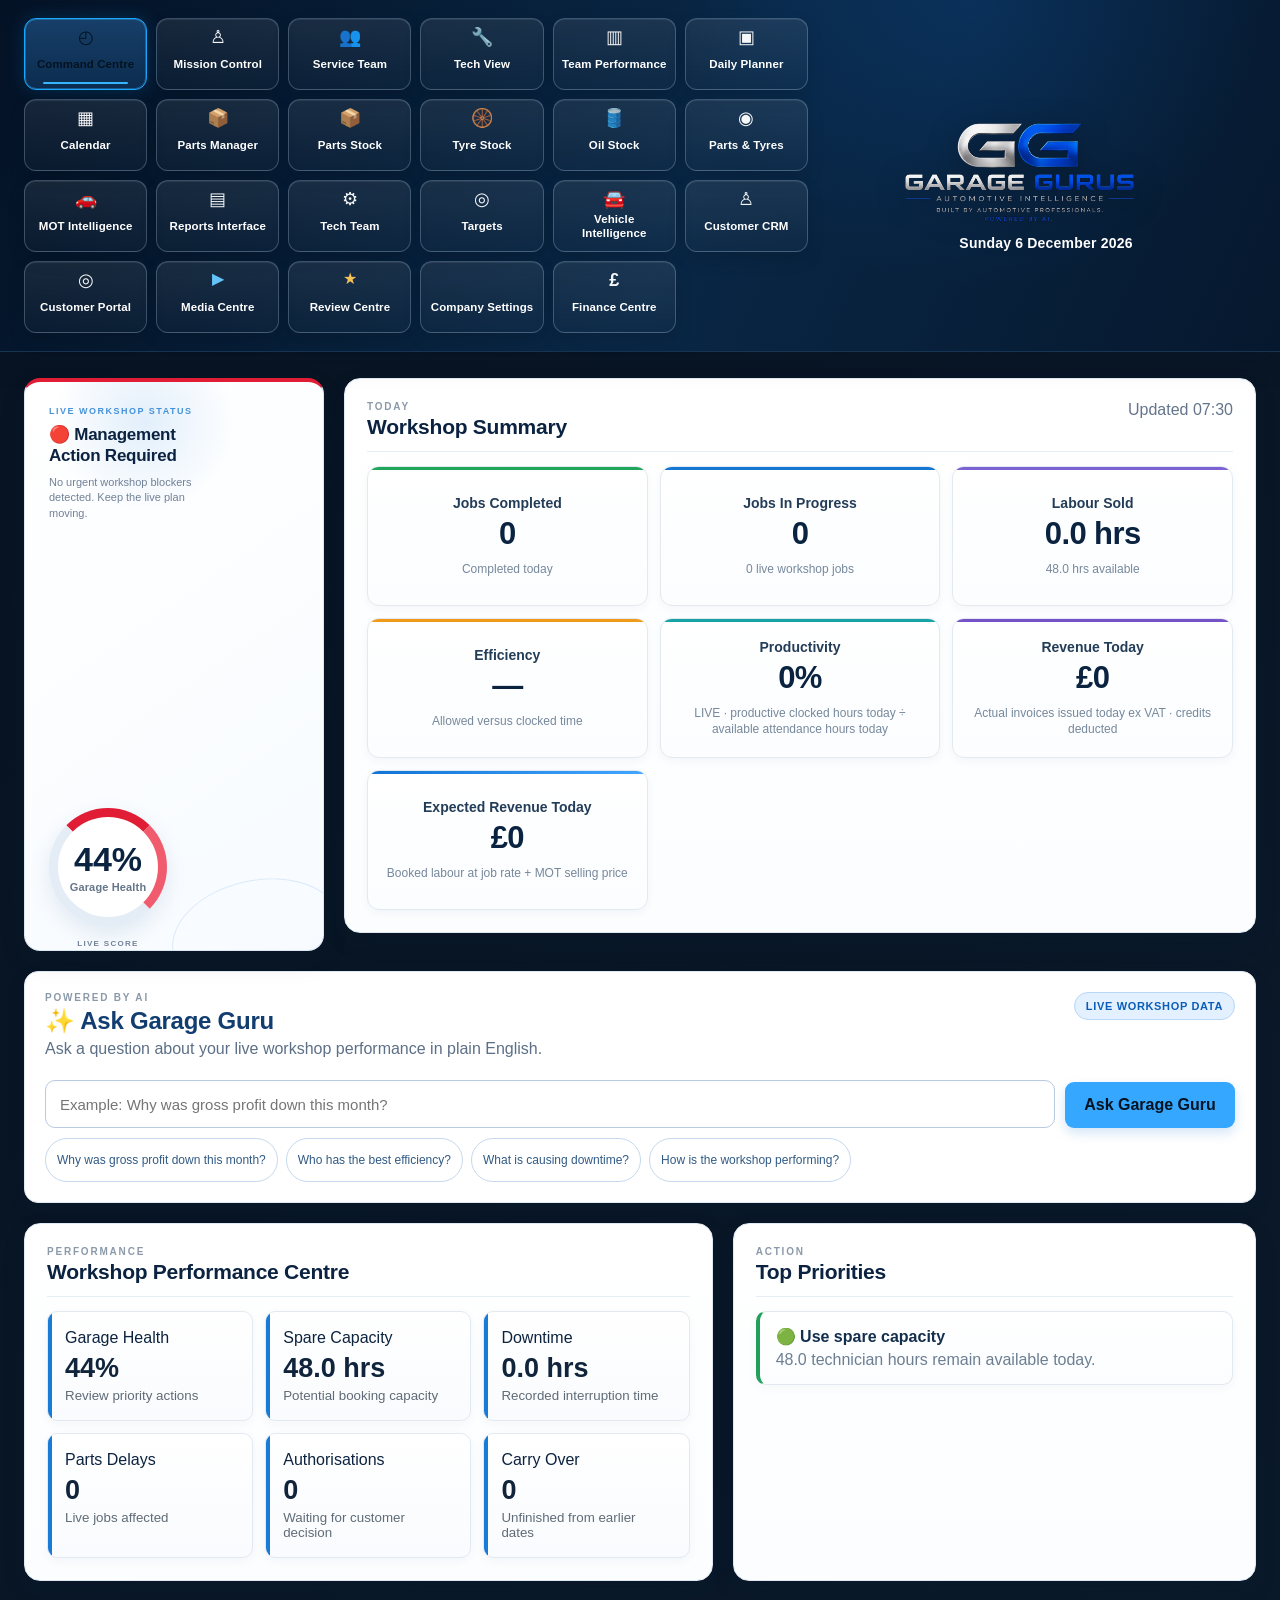
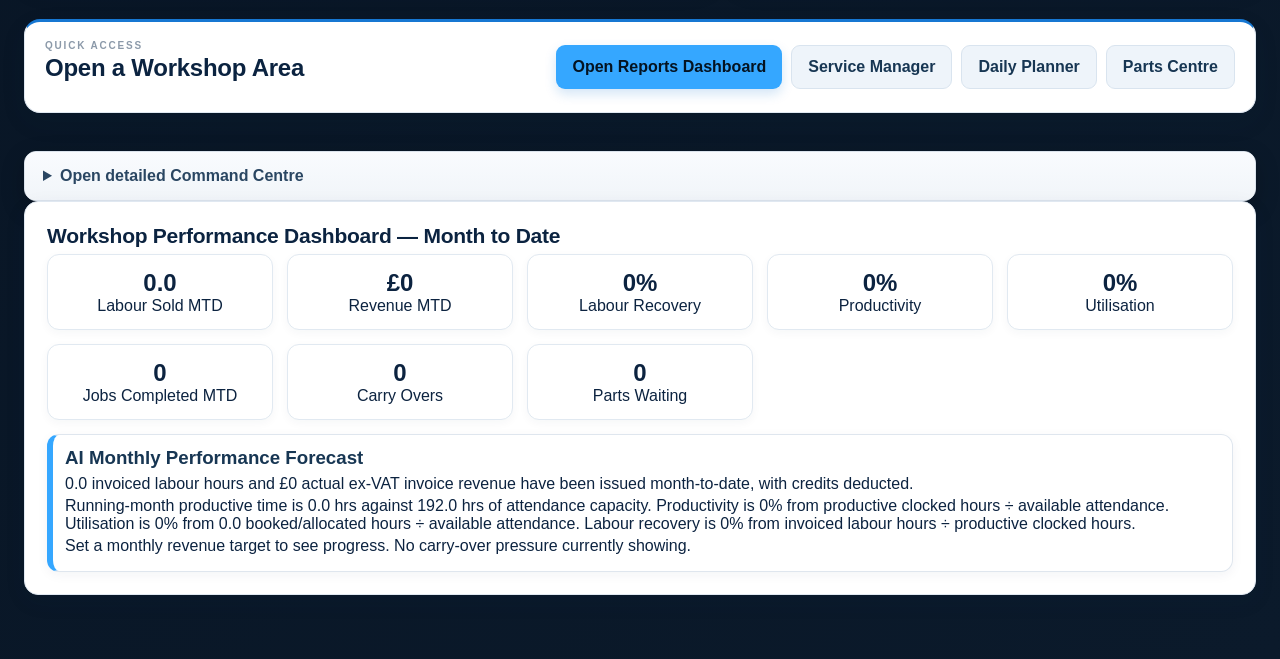
==== index.html @ 0b562c33 "wai 101 customer waiting added" ====
<!DOCTYPE html>
<html lang="en">
<head>
  <meta charset="UTF-8" />
  <meta name="viewport" content="width=device-width, initial-scale=1.0" />
  <title>Workshop AI OS — WAI-104.0 Customer Portal</title>
  <link rel="stylesheet" href="style.css?v=111.1" />
  <link rel="stylesheet" href="wai093-vhc.css?v=115.16">
  <link rel="stylesheet" href="wai094-intelligence.css">
  <link rel="stylesheet" href="wai095-workshop-intelligence.css">
  <link rel="stylesheet" href="wai096-crm.css?v=115.15">
  <link rel="stylesheet" href="finance-centre.css?v=115.20">
  <link rel="stylesheet" href="customer-portal.css">
  <link rel="stylesheet" href="ui-responsive.css?v=105.5.3">
  <link rel="stylesheet" href="media-centre.css?v=110.6">
  <link rel="stylesheet" href="review-centre.css?v=110.7">
  <link rel="stylesheet" href="staff-calendar.css?v=106.0">
  <link rel="stylesheet" href="service-manager-pro.css?v=1070">
  <link rel="stylesheet" href="inventory-stock.css?v=111.0">
  <link rel="stylesheet" href="fault-code-assistant.css?v=113.0">
  <link rel="stylesheet" href="company-settings.css?v=114.0">
</head>

<body>
<header class="app-header garage-gurus-header">
  <nav class="tabs header-tabs" aria-label="Workshop navigation">
    <button class="tab active" data-screen="commandScreen">Command Centre</button>
    <button class="tab" data-screen="managerScreen">Service Team</button>
    <button class="tab" data-screen="techScreen">Tech View</button>
    <button class="tab" data-screen="reportsScreen">Team Performance</button>
    <button class="tab" data-screen="plannerScreen">Daily Planner</button>
    <button class="tab" data-screen="staffCalendarScreen">Calendar</button>
    <button class="tab" data-screen="partsScreen">Parts Manager</button>
    <button class="tab" data-screen="partsStockScreen">Parts Stock</button>
    <button class="tab" data-screen="tyreStockScreen">Tyre Stock</button>
    <button class="tab" data-screen="oilStockScreen">Oil Stock</button>
    <button class="tab" data-screen="partsTyreIntelligenceScreen">Parts &amp; Tyres</button>
    <button class="tab" data-screen="motIntelligenceScreen">MOT Intelligence</button>
    <button class="tab" data-screen="reportsInterfaceScreen">Reports Interface</button>
    <button class="tab" data-screen="techniciansScreen">Tech Team</button>
    <button class="tab" data-screen="targetsScreen">Targets</button>
    <button class="tab" data-screen="vehicleIntelligenceScreen">Vehicle Intelligence</button>
    <button class="tab" data-screen="crmScreen">Customer CRM</button>
    <button class="tab" data-screen="customerPortalScreen">Customer Portal</button>
    <button class="tab" data-screen="mediaCentreScreen">Media Centre</button>
    <button class="tab" data-screen="reviewCentreScreen">Review Centre</button>
    <button class="tab" data-screen="companySettingsScreen">Company Settings</button>
    <button class="tab" data-screen="financeCentreScreen">Finance Centre</button>
  </nav>
  <div class="brand-lockup garage-gurus-lockup">
    <img src="garage-gurus-header.png" alt="Garage Gurus — Automotive Intelligence — Powered by AI" class="garage-gurus-logo">
    <div class="garage-gurus-date">
      <p id="todayDate"></p>
      <p class="garage-gurus-version">Version WAI-114.0 · Workshop Control Centre 2.0</p>
    </div>
  </div>
</header>

<main class="container">

  <section id="commandScreen" class="screen active">
    <div id="wai80CommandCentre" class="wai80-command-centre">
      <section id="wai80StatusBanner" class="wai80-status-banner wai80-status-attention">
        <div>
          <span class="wai80-eyebrow">LIVE WORKSHOP STATUS</span>
          <h2 id="wai80StatusTitle">Loading workshop status…</h2>
          <p id="wai80StatusSummary">Reviewing jobs, capacity and workshop activity.</p>
        </div>
        <div class="wai80-health-ring">
          <strong id="wai80HealthValue">—</strong>
          <span>Garage Health</span>
        </div>
      </section>



      <section class="card wai80-panel">
        <div class="wai80-section-heading">
          <div><span class="wai80-eyebrow">TODAY</span><h2>Workshop Summary</h2></div>
          <span id="wai80LastUpdated" class="muted"></span>
        </div>
        <div id="wai80SummaryCards" class="wai80-kpi-grid"></div>
      </section>

      <section class="card garage-guru-ask-card" id="askGarageGuruCard">
        <div class="garage-guru-ask-head">
          <div><span class="wai80-eyebrow">POWERED BY AI</span><h2>✨ Ask Garage Guru</h2><p>Ask a question about your live workshop performance in plain English.</p></div>
          <span class="garage-guru-live-pill">LIVE WORKSHOP DATA</span>
        </div>
        <div class="garage-guru-ask-row">
          <input id="garageGuruQuestion" type="text" placeholder="Example: Why was gross profit down this month?" autocomplete="off">
          <button id="garageGuruAskBtn" class="primary" type="button">Ask Garage Guru</button>
        </div>
        <div class="garage-guru-suggestions">
          <button type="button" data-guru-question="Why was gross profit down this month?">Why was gross profit down this month?</button>
          <button type="button" data-guru-question="Who has the best efficiency?">Who has the best efficiency?</button>
          <button type="button" data-guru-question="What is causing downtime?">What is causing downtime?</button>
          <button type="button" data-guru-question="How is the workshop performing?">How is the workshop performing?</button>
        </div>
        <div id="garageGuruAnswer" class="garage-guru-answer" hidden></div>
      </section>

      <div class="wai80-two-column">
        <section class="card wai80-panel">
          <div class="wai80-section-heading"><div><span class="wai80-eyebrow">PERFORMANCE</span><h2>Workshop Performance Centre</h2></div></div>
          <div id="wai80PerformanceCards" class="wai80-performance-grid"></div>
        </section>

        <section class="card wai80-panel wai80-actions-panel">
          <div class="wai80-section-heading"><div><span class="wai80-eyebrow">ACTION</span><h2>Top Priorities</h2></div></div>
          <div id="wai80PriorityActions" class="wai80-priority-list"></div>
        </section>
      </div>

      <section class="card wai80-quick-access">
        <div><span class="wai80-eyebrow">QUICK ACCESS</span><h2>Open a Workshop Area</h2></div>
        <div class="wai80-quick-buttons">
          <button class="primary" data-wai80-screen="reportsInterfaceScreen">Open Reports Dashboard</button>
          <button class="secondary" data-wai80-screen="managerScreen">Service Manager</button>
          <button class="secondary" data-wai80-screen="plannerScreen">Daily Planner</button>
          <button class="secondary" data-wai80-screen="partsScreen">Parts Centre</button>
        </div>
      </section>
    </div>

    <details class="wai80-existing-dashboard">
      <summary>Open detailed Command Centre</summary>
    <div class="hero">
      <div>
        <h2>Workshop AI Command Centre</h2>
        <p>Owner view: workshop health, live activity, KPIs and technician performance.</p>
      </div>
      <div id="healthScore" class="health-score"></div>
    </div>

    <div id="ownerStats" class="stats"></div>


    <div class="card coach-command-card">
      <h2>Workshop Coach</h2>
      <p class="muted">Your live decision briefing. It ranks the most important actions by impact using Garage Health, capacity, technician activity, downtime and job status.</p>
      <div id="workshopCoachMission" class="coach-list"></div>
      <div id="workshopCoachTabs" class="coach-tabs">
        <button class="gh-tab active" onclick="setWorkshopCoachMode('morning')">🌅 Morning</button>
        <button class="gh-tab" onclick="setWorkshopCoachMode('live')">⚡ Live</button>
        <button class="gh-tab" onclick="setWorkshopCoachMode('end')">🌙 End of Day</button>
      </div>
      <div id="workshopCoachPanel" class="coach-list"></div>
    </div>

    <div class="card">
      <h2>Workshop Capacity Intelligence</h2>
      <p class="muted">Shows how many technician hours are available, how much work is sold and whether the workshop can take more work today.</p>
      <div id="workshopCapacitySummary" class="stats"></div>
      <div id="workshopCapacityTechs" class="job-list"></div>
      <div id="workshopCapacityCoach" class="coach-list"></div>
    </div>

    <div class="card">
      <h2>Garage Health Breakdown</h2>
      <p class="muted">Click a KPI to understand what it means, why it is at the current value and what would improve it.</p>
      <div id="garageHealthBreakdown" class="job-list"></div>
    </div>

    <div class="card">
      <h2>Today’s Priority</h2>
      <div id="dailyPriorityBanner" class="coach-list"></div>
    </div>

    <div class="card">
      <h2>Today’s Live Activity</h2>
      <div id="liveActivity" class="timeline"></div>
    </div>

    <div class="card">
      <h2>AI Workshop Coach</h2>
      <div id="ownerCoach" class="coach-list"></div>
    </div>

    <div class="card">
      <h2>Live Workshop Board</h2>
      <div id="ownerStatusBoard" class="board-grid"></div>
    </div>

    <div class="card">
      <h2>Technician League Table</h2>
      <div id="leagueTableOwner" class="table-wrap"></div>
    </div>

    <div class="card">
      <h2>Downtime Today / This Week</h2>
      <div id="ownerDowntimeReports" class="job-list"></div>
    </div>
    </details>
  </section>

  <section id="managerScreen" class="screen">
    <div id="servicePartsAlert" class="card service-parts-alert clear"></div>

    <div class="card">
      <h2>Load New Job</h2>
      <div class="grid">
        <label>Vehicle Registration / Reg Number *<input id="reg" placeholder="AB19 XYZ"></label>
        <label>Booking Date / Future Booking<input id="bookingDate" type="date"></label>
        <label>Customer Name<input id="customer" placeholder="Customer name"></label>
        <label>Telephone<input id="phone" placeholder="Telephone"></label>
        <label>Make<input id="make" placeholder="Ford / Audi / VW"></label>
        <label>Model<input id="model" placeholder="Fiesta / A4 / Golf"></label>
        <label>Mileage<input id="mileage" type="number" placeholder="Mileage"></label>

        <label>Job Type
          <select id="jobType">
            <option>Retail</option>
            <option>Warranty</option>
            <option>Internal</option>
          </select>
        </label>

        <label>Technician
          <select id="technician"></select>
        </label>

        <label>Labour Hours Allowed *<input id="hours" type="number" step="0.25" min="0" placeholder="2.5"></label>

        <label>Priority
          <select id="priority">
            <option>🟡 Customer Waiting</option><option selected>🔵 Today</option><option>🔴 Urgent</option>
          </select>
        </label>

        <label>MOT Add-on
          <select id="mot">
            <option>None</option><option>Full MOT</option><option>Retest</option><option>Pre-MOT Check</option>
          </select>
        </label>

      </div>

      <label>Work Required
        <textarea id="workRequired" placeholder="Example: Customer reports vibration under braking. Diagnose and advise."></textarea>
      </label>

      <label>Special Instructions — Service Manager Only
        <textarea id="specialInstructions" placeholder="Example: Customer waiting, do not wash, locking wheel nut in boot, phone before repairs."></textarea>
      </label>

      <button id="assignJob" class="primary">Assign Job</button>
    </div>

    <div class="card">
      <h2>Service Manager Daily Briefing</h2>
      <p class="muted">Morning actions and end-of-day summary are available here for the Service Manager.</p>
      <pre id="serviceManagerMorningBriefing">No morning briefing yet.</pre>
      <button id="copyServiceMorningBriefing" class="secondary">Copy Morning Briefing</button>
      <pre id="serviceManagerEndOfDayBriefing">No end-of-day briefing yet.</pre>
      <button id="copyServiceEndBriefing" class="secondary">Copy End of Day Briefing</button>
    </div>

    <div class="card">
      <h2>Future Bookings</h2>
      <p class="muted">Jobs can be loaded for days ahead. Select a date below to view or plan upcoming work.</p>
      <div class="grid">
        <label>View Booking Date
          <input id="futureBookingDate" type="date">
        </label>
        <label>Quick View
          <select id="futureQuickView">
            <option value="selected">Selected date</option>
            <option value="tomorrow">Tomorrow</option>
            <option value="7days">Next 7 days</option>
          </select>
        </label>
      </div>
      <div id="futureBookingsList" class="job-list"></div>
    </div>

    <div class="card">
      <h2>Service Manager Job Board</h2>
      <div id="managerJobs" class="job-list"></div>
    </div>

    <div class="card">
      <h2>Completed Technician Write-Ups</h2>
      <p class="muted">When a technician finishes and saves a job report, it automatically appears here for the Service Manager.</p>
      <div id="completedReportsInbox" class="job-list"></div>
    </div>

  </section>

  <section id="techScreen" class="screen">
    <div id="technicianPartsAlert" class="card service-parts-alert clear"></div>

    <div class="card fca-card">
      <div class="fca-head">
        <div><span class="fca-kicker">POWERED BY GARAGE GURU</span><h2>🔎 Fault Code Assistant</h2><p class="muted">Enter a diagnostic trouble code for a technician-focused explanation, common causes and sensible next checks.</p></div>
        <span class="fca-badge">AI-ready diagnostic guidance</span>
      </div>
      <div class="fca-grid">
        <label>Fault Code
          <input id="faultCodeInput" autocomplete="off" placeholder="Example: P0401" maxlength="8">
        </label>
        <label>Vehicle / Engine (optional)
          <input id="faultCodeVehicle" autocomplete="off" placeholder="Example: VW Tiguan 2.0 TDI">
        </label>
        <label>Symptoms / Notes (optional)
          <input id="faultCodeSymptoms" autocomplete="off" placeholder="Example: EML on, low power, intermittent">
        </label>
      </div>
      <div class="fca-actions">
        <button id="faultCodeAnalyseBtn" class="primary" type="button">Analyse Fault Code</button>
        <button id="faultCodeClearBtn" class="secondary fca-clear" type="button">Clear</button>
      </div>
      <div id="faultCodeResult" class="fca-result hidden" aria-live="polite"></div>
    </div>

    <div class="card">
      <h2>My Jobs</h2>
      <label>Select Technician
        <select id="techFilter"></select>
      </label>
      <div id="techJobs" class="job-list"></div>
    </div>
  </section>

  <section id="activeJobScreen" class="screen">
    <button id="backToJobs" class="secondary">← Back to Jobs</button>

    <div class="card">
      <h2 id="activeTitle">Active Job</h2>
      <p id="activeDetails" class="muted"></p>
      <div id="activeJobInfo" class="job-info-grid"></div>
      <div id="activeSpecialInstructions" class="special-instructions hidden"></div>
      <p class="hours-warning">Labour hours are set by the service manager only. Technician clocks start and finish time.</p>

      <div class="timer-box">
        <p><strong>Started:</strong> <span id="startedAt">Not started</span></p>
        <p><strong>Finished:</strong> <span id="finishedAt">Not finished</span></p>
        <p><strong>Actual Time:</strong> <span id="actualHours">0.00</span> hrs</p>
      </div>

      <div class="button-row">
        <button id="startTimer" class="secondary">▶ Start Job Timer</button>
        <button id="finishTimer" class="secondary">■ Stop Job Timer</button>
      </div>

      <div id="technicianMOTControls" class="mot-technician-controls hidden" aria-live="polite"></div>

      <div class="clockoff-panel">
        <h3>Technician Clock Off</h3>
        <p id="clockOffStatus" class="muted">Currently clocked on to job.</p>
        <div class="button-row activity-buttons">
          <button id="clockLunch" class="secondary">🍽 Lunch</button>
          <button id="clockBreak" class="secondary">☕ Break</button>
          <button id="clockCollecting" class="secondary">🚗 Collecting Vehicle</button>
          <button id="clockDelivering" class="secondary">🚙 Delivering Vehicle</button>
          <button id="clockHelping" class="secondary">🤝 Helping Technician</button>
          <button id="clockWaitingParts" class="secondary">📦 Waiting Parts</button>
          <button id="clockWaitingAuth" class="secondary">📞 Waiting Authorisation</button>
          <button id="clockAdditionalWork" class="secondary">🔧 Additional Work Found</button>
          <button id="clockRoadTest" class="secondary">🧪 Road Test</button>
          <button id="clockQualityCheck" class="secondary">✅ Quality Check</button>
          <button id="clockCleaning" class="secondary">🧹 Cleaning Vehicle</button>
          <button id="clockPaperwork" class="secondary">📝 Paperwork</button>
          <button id="clockTraining" class="secondary">🎓 Training</button>
          <button id="clockMaintenance" class="secondary">🔩 Workshop Maintenance</button>
          <button id="clockEquipment" class="secondary">⚠️ Equipment Issue</button>
          <button id="clockOther" class="secondary">❓ Other</button>
        </div>
        <button id="clockBackOn" class="primary">▶ Clock Back On To Job</button>
      </div>

      <label>Job Status
        <select id="status">
          <option>🔍 Diagnosing</option>
          <option>🔧 Repairing Vehicle</option>
          <option>🧪 MOT Testing</option>
          <option>⚠️ Additional Work Found</option>
          <option>🚗 Road Test</option>
          <option>🟢 Repair Complete</option>
          <option>✅ Ready for Collection</option>
        </select>
      </label>
    </div>

    <div class="card">
      <h2>Technician Report Sections</h2>
      <div class="voice-section"><label>Job Description<textarea id="complaint"></textarea></label><button class="voiceBtn secondary" data-target="complaint">🎤 Voice Job Description</button></div>
      <div class="voice-section"><label>Findings<textarea id="findings"></textarea></label><button class="voiceBtn secondary" data-target="findings">🎤 Voice Findings</button></div>
      <div class="voice-section"><label>Repair Carried Out<textarea id="repair"></textarea></label><button class="voiceBtn secondary" data-target="repair">🎤 Voice Repair</button></div>
      <div class="voice-section"><label>Parts Used / Required<textarea id="parts"></textarea></label><button class="voiceBtn secondary" data-target="parts">🎤 Voice Parts</button></div>
      <div class="voice-section"><label>Advisories<textarea id="advisories"></textarea></label><button class="voiceBtn secondary" data-target="advisories">🎤 Voice Advisories</button></div>
      <label>Photos<input id="photos" type="file" accept="image/*" multiple></label>
      <button id="saveActiveJob" class="primary">Save Job & Generate Report</button>
    </div>

    <div class="card">
      <h2>Parts</h2>
      <div class="grid">
        <label>Part Description
          <input id="partDescription" placeholder="Example: Front brake discs">
        </label>
        <label>Quantity
          <input id="partQty" type="number" min="1" step="1" value="1">
        </label>
        <label>Priority
          <select id="partPriority">
            <option>Urgent</option>
            <option>Today</option>
            <option>Tomorrow</option>
            <option>Routine</option>
          </select>
        </label>
        <label>Supplier / Note
          <input id="partSupplier" placeholder="Example: TPS / ECP / Dealer">
        </label>
      </div>
      <button id="submitPartsRequest" class="primary">Add Part Request</button>
      <h3>Parts Status</h3>
      <div id="technicianPartsStatus" class="job-list"></div>
    </div>

    <div class="card">
      <h2>Job Comments / Updates</h2>
      <label>Add Comment<textarea id="jobComment" placeholder="Example: Customer approved additional work."></textarea></label>
      <button id="addComment" class="primary">Add Comment to Timeline</button>
    </div>

    <div class="card">
      <h2>Job Timeline</h2>
      <div id="jobTimeline" class="timeline"></div>
    </div>

    <div class="card">
      <h2>Generated Report</h2>
      <pre id="generatedReport">No report generated yet.</pre>
      <button id="copyReport" class="secondary">Copy Report</button>
    </div>
  </section>

  <section id="reportsScreen" class="screen">
    <div class="card">
      <div class="scorecard-heading">
        <div>
          <h2>Workshop KPI Scorecard</h2>
          <p class="muted">See whether the workshop is on track for the selected period.</p>
        </div>
        <label class="scorecard-period">View
          <select id="kpiPeriod">
            <option value="today">Today</option>
            <option value="mtd" selected>Month to Date</option>
            <option value="ytd">Year to Date</option>
          </select>
        </label>
      </div>
      <div id="kpiScorecard" class="job-list"></div>
    </div>
    <div class="card"><h2>Technician League Table</h2><div id="leagueTable" class="table-wrap"></div></div>
    <div class="card"><h2>Live Workshop Board</h2><div id="statusBoard" class="board-grid"></div></div>
    <div class="card"><h2>Technician Workload</h2><div id="workload"></div></div>
    <div class="card"><h2>Downtime Reports</h2><div id="downtimeReports" class="job-list"></div></div>
  </section>



  <section id="plannerScreen" class="screen">
    <div class="card">
      <h2>Daily Workshop Planner</h2>
      <p class="muted">Shows today's booked jobs, hours allocated, technician capacity and workload balance.</p>
      <div class="grid">
        <label>Planner Date
          <input id="plannerDate" type="date">
        </label>
        <label>Technician Daily Capacity Hours
          <input id="dailyTechCapacity" type="number" step="0.25" value="8">
        </label>
      </div>
      <button id="savePlannerSettings" class="primary">Update Planner</button>
    </div>


    <div class="card">
      <h2>Technician Availability Planner</h2>
      <p class="muted">Load holidays, sickness, training, half days, overtime or other availability weeks and months in advance. Capacity updates automatically for each selected date.</p>

      <div class="grid">
        <label>Technician
          <select id="availabilityTechnician"></select>
        </label>
        <label>Start Date
          <input id="availabilityStartDate" type="date">
        </label>
        <label>End Date
          <input id="availabilityEndDate" type="date">
        </label>
        <label>Availability Status
          <select id="availabilityStatus">
            <option value="Working">Working</option>
            <option value="Holiday">Holiday</option>
            <option value="Sick">Sick</option>
            <option value="Training">Training</option>
            <option value="Half Day">Half Day</option>
            <option value="Overtime">Overtime</option>
            <option value="Not Scheduled">Not Scheduled</option>
          </select>
        </label>
        <label>Available Hours Per Day
          <input id="availabilityHours" type="number" min="0" step="0.25" value="8">
        </label>
        <label>Note
          <input id="availabilityNote" placeholder="Example: Annual leave">
        </label>
      </div>

      <div class="button-row">
        <button id="saveAvailabilityRange" class="primary">Save Availability</button>
        <button id="clearAvailabilityRange" class="secondary">Return to Default Hours</button>
      </div>
    </div>

    <div class="card">
      <h2>Selected Date Availability</h2>
      <p class="muted">Shows who is working, who is unavailable, and the capacity used by the Daily Workshop Planner.</p>
      <div id="availabilityDaySummary" class="stats"></div>
      <div id="availabilityDayList" class="job-list"></div>
    </div>

    <div class="card">
      <h2>Today's Workshop Summary</h2>
      <div id="plannerSummary" class="stats"></div>
    </div>

    <div class="card">
      <h2>Upcoming Workload</h2>
      <div id="upcomingWorkload" class="job-list"></div>
    </div>

    <div class="card">
      <h2>Technician Capacity Planner</h2>
      <div id="plannerTechnicians" class="job-list"></div>
    </div>

    <div class="card">
      <h2>AI Planner Suggestions</h2>
      <div id="plannerSuggestions" class="coach-list"></div>
    </div>

    <div class="card">
      <h2>Jobs For Selected Day</h2>
      <div id="plannerJobs" class="job-list"></div>
    </div>
  </section>




  <section id="staffCalendarScreen" class="screen">
    <div class="card">
      <div class="scorecard-heading">
        <div>
          <h2>📅 Staff Calendar</h2>
          <p class="muted">This calendar reads and updates the same technician availability records used by the Daily Planner. Holidays, sickness and time off immediately change workshop capacity.</p>
        </div>
        <button id="addTimeOffBtn" class="primary">+ Add Holiday / Time Off</button>
      </div>
      <div class="calendar-toolbar">
        <button id="calendarPrevMonth" class="secondary">← Previous Month</button>
        <h2 id="staffCalendarMonthTitle" class="calendar-month-title"></h2>
        <button id="calendarNextMonth" class="secondary">Next Month →</button>
        <button id="calendarToday" class="secondary">Current Month</button>
      </div>
      <div class="calendar-legend">
        <span class="staff-calendar-status working">🟢 Working</span><span class="staff-calendar-status holiday">🏖 Holiday</span><span class="staff-calendar-status sick">🤒 Sick</span><span class="staff-calendar-status training">🎓 Training</span><span class="staff-calendar-status half-day">🟠 Half Day</span><span class="staff-calendar-status not-scheduled">⚫ Not Scheduled</span>
      </div>
      <div id="staffCalendarSummary" class="stats"></div>
      <div id="staffCalendarGrid" class="staff-calendar-wrap"></div>
    </div>
  </section>

  <section id="partsScreen" class="screen">
    <div class="card">
      <h2>Parts Management</h2>
      <p class="muted">Live parts workflow from technician request through ordering, delivery and fitting. Supplier details remain attached to the part permanently.</p>
      <div id="partsManagementStats" class="stats"></div>
    </div>

    <div id="partsOrderFormCard" class="card hidden">
      <h2>Order Parts</h2>
      <p id="partsOrderContext" class="muted">Select a requested part to order.</p>
      <input id="partsOrderJobId" type="hidden">
      <input id="partsOrderPartId" type="hidden">
      <div class="grid">
        <label>Supplier / Ordered From *
          <select id="partsOrderSupplier">
            <option value="">Select supplier</option>
            <option>TPS</option>
            <option>Euro Car Parts</option>
            <option>GSF</option>
            <option>Main Dealer</option>
            <option>Auto Factors</option>
            <option>eBay</option>
            <option>Amazon</option>
            <option value="Other">Other</option>
          </select>
        </label>
        <label>Other Supplier
          <input id="partsOrderSupplierOther" placeholder="Enter supplier name">
        </label>
        <label>Part Number *
          <input id="partsOrderPartNumber" list="partsOrderKnownNumbers" placeholder="Example: 03L129620" autocomplete="off" required>
          <datalist id="partsOrderKnownNumbers"></datalist>
          <small class="muted">Required. The exact part number is used to identify the part and compare its cost history.</small>
          <div id="partsOrderPriceAlert"></div>
        </label>
        <label>Part Description *
          <input id="partsOrderDescription" placeholder="Example: Air Filter" autocomplete="off" required>
        </label>
        <label>Order Number
          <input id="partsOrderReference" placeholder="Supplier order number">
        </label>
        <label>Cost £
          <input id="partsOrderCost" type="number" min="0" step="0.01" placeholder="0.00">
        </label>
        <label>Expected Delivery
          <input id="partsOrderExpected" type="date">
        </label>
        <label>Ordered By
          <input id="partsOrderBy" placeholder="Service Manager name">
        </label>
        <label>Order Status
          <select id="partsOrderStatus">
            <option value="Ordered">Ordered</option>
            <option value="Back Order">Back Order</option>
          </select>
        </label>
      </div>
      <label>Order Notes
        <textarea id="partsOrderNotes" placeholder="Delivery details, branch, special order information or anything the technician needs to know."></textarea>
      </label>
      <div class="button-row">
        <button id="savePartsOrder" type="button" class="primary">Save Parts Order</button>
        <button id="cancelPartsOrder" class="secondary">Cancel</button>
      </div>
    </div>

    <div class="card">
      <h2>Parts Requested</h2>
      <p class="muted">Technician requests waiting for the Service Manager to place an order.</p>
      <div id="partsRequestedQueue" class="job-list"></div>
    </div>

    <div class="card">
      <h2>Parts Ordered / Back Order</h2>
      <div id="partsManagementQueue" class="job-list"></div>
    </div>

    <div class="card">
      <h2>Parts Delivered</h2>
      <p class="muted">Delivered parts waiting to be fitted by the technician.</p>
      <div id="partsDeliveredQueue" class="job-list"></div>
    </div>

    <div class="card">
      <h2>Completed Parts History</h2>
      <p class="muted">Search by vehicle registration to view completed and fitted parts history.</p>
      <div class="grid">
        <label>Vehicle Registration
          <input id="partsHistoryRegSearch" placeholder="Example: AB19 XYZ">
        </label>
      </div>
      <div class="button-row">
        <button id="partsHistorySearchBtn" class="primary">Search Parts History</button>
        <button id="partsHistoryClearBtn" class="secondary">Clear Search</button>
      </div>
      <div id="partsCompletedQueue" class="job-list"></div>
    </div>

    <div class="card">
      <h2>Supplier Performance</h2>
      <div id="partsSupplierPerformance" class="job-list"></div>
    </div>
  </section>


  <section id="reportsInterfaceScreen" class="screen">
    <div class="card">
      <h2>Workshop Intelligence</h2>
      <p class="muted">Select a report and time period to review workshop and technician performance. All reports read the same live Workshop AI records.</p>

      <div class="grid">
        <label>Report Period
          <select id="intelligencePeriod">
            <option value="today">Today</option>
            <option value="week">This Week</option>
            <option value="month" selected>This Month</option>
            <option value="previousMonth">Previous Month</option>
            <option value="ytd">Year to Date</option>
            <option value="custom">Custom Date Range</option>
          </select>
        </label>

        <label>Technician
          <select id="intelligenceTechnician">
            <option value="All">All Technicians</option>
          </select>
        </label>

        <label>Custom Start Date
          <input id="intelligenceStartDate" type="date">
        </label>

        <label>Custom End Date
          <input id="intelligenceEndDate" type="date">
        </label>
      </div>

      <div class="grid intelligence-extra-filters">
        <label>Compare Against
          <select id="intelligenceComparison">
            <option value="none">No comparison</option>
            <option value="previousPeriod">Previous equivalent period</option>
            <option value="previousMonth">Previous month</option>
            <option value="lastYear">Same period last year</option>
          </select>
        </label>

        <label>Search Reports
          <input id="intelligenceReportSearch" placeholder="Example: downtime, parts, revenue">
        </label>
      </div>

      <div class="button-row">
        <button id="refreshWorkshopIntelligence" class="primary">Refresh Workshop Intelligence</button>
        <button id="printWorkshopIntelligence" class="secondary">Print / Save PDF</button>
        <button id="exportWorkshopIntelligenceExcel" class="secondary">Export to Excel</button>
      </div>
    </div>

    <div class="card">
      <h2>Favourite Reports</h2>
      <p class="muted">Star the reports you use most. Favourites stay saved on this device.</p>
      <div id="workshopIntelligenceFavourites" class="job-list"></div>
    </div>

    <div class="card">
      <h2>Reports Available</h2>
      <p class="muted">Reports are grouped into clear management categories. Choose one to open it.</p>
      <div id="workshopIntelligenceCategories" class="intelligence-categories"></div>
      <div id="workshopIntelligenceReportList" class="job-list"></div>
    </div>

    <div id="workshopIntelligencePrintable" class="card intelligence-report-hidden">
      <div class="intelligence-report-heading">
        <div>
          <h2 id="workshopIntelligenceTitle">Workshop Performance</h2>
          <p id="workshopIntelligencePeriodLabel" class="muted"></p>
        </div>
        <div class="intelligence-report-actions"><button id="toggleFavouriteWorkshopIntelligence" class="secondary intelligence-favourite-button">☆ Favourite</button><button id="closeWorkshopIntelligenceReport" class="secondary">Close Report</button></div>
      </div>
      <div id="workshopIntelligenceComparison" class="coach-list"></div>
      <div id="workshopIntelligenceSummary" class="stats"></div>
      <div id="workshopIntelligenceInsight" class="coach-list"></div>
      <div id="workshopIntelligenceOutput" class="job-list"></div>
    </div>



    <div class="card">
      <h2>Staff Attendance Reports</h2>
      <p class="muted">Holiday, sickness and all time-off reporting from the same records used by the Daily Planner and Staff Calendar.</p>
      <div class="attendance-report-tabs">
        <button class="secondary active" data-attendance-report="all">Attendance Overview</button>
        <button class="secondary" data-attendance-report="holiday">Holiday Report</button>
        <button class="secondary" data-attendance-report="sick">Sick Report</button>
        <button class="secondary" data-attendance-report="timeoff">Time Off Report</button>
      </div>
      <div class="attendance-toolbar">
        <label>Report Period<select id="attendanceReportPeriod"><option value="month">This Month</option><option value="year">This Year</option><option value="previousYear">Previous Year</option><option value="custom">Custom Range</option></select></label>
        <label>Technician<select id="attendanceReportTechnician"><option value="All">All Technicians</option></select></label>
        <label>Start Date<input id="attendanceReportStart" type="date"></label>
        <label>End Date<input id="attendanceReportEnd" type="date"></label>
      </div>
      <div class="button-row"><button id="refreshAttendanceReport" class="primary">Refresh Attendance Report</button></div>
      <div id="attendanceReportSummary" class="attendance-kpis"></div>
      <div id="attendanceReportOutput" class="job-list"></div>
    </div>

    <div class="card">
      <h2>Completed Write-Ups</h2>
      <div id="reportsCompletedWriteups" class="job-list"></div>
    </div>
  </section>


  <section id="techniciansScreen" class="screen">
    <div class="card">
      <h2>Technician Setup</h2>
      <p class="muted">Add or remove technicians. These names are used throughout job allocation, technician screens, workload reports and league tables.</p>
      <div class="grid">
        <label>New Technician Name
          <input id="newTechnicianName" placeholder="Example: Sarah">
        </label>
        <label>Role / Note
          <input id="newTechnicianNote" placeholder="Example: MOT tester / Diagnostic tech">
        </label>
      </div>
      <button id="addTechnicianBtn" class="primary">Add Technician</button>
    </div>

    <div class="card">
      <h2>Current Technicians</h2>
      <div id="technicianSetupList" class="job-list"></div>
    </div>
  </section>

  <section id="targetsScreen" class="screen targets-control-centre">
    <div class="card targets-hero">
      <div>
        <div class="targets-eyebrow">WORKSHOP PLANNING</div>
        <h2>🎯 Workshop Control Centre</h2>
        <p class="muted">Set realistic monthly targets, review projected labour revenue and keep every Workshop AI dashboard aligned.</p>
      </div>
      <div class="targets-hero-actions">
        <button id="copyPreviousTargets" class="secondary">Copy Previous Month</button>
        <button id="resetTargetsDraft" class="secondary">Reset Draft</button>
      </div>
    </div>

    <div id="targetsHeadlinePreview" class="targets-headline-grid"></div>

    <div class="targets-layout">
      <div class="targets-main-column">
        <div class="card targets-module">
          <div class="targets-module-heading"><span class="targets-icon">⚙️</span><div><h2>Capacity & Performance</h2><p class="muted">Define the workshop capacity and the standards the team is working towards.</p></div></div>
          <div class="grid targets-form-grid">
            <label>Workshop Hours Available This Month<input id="targetAvailableHours" type="number" step="0.25"></label>
            <label>Productivity Target %<input id="targetProductivity" type="number" step="1" placeholder="90"></label>
            <label>Utilisation Target %<input id="targetUtilisation" type="number" step="1" placeholder="95"></label>
            <label>Workshop Efficiency Target %<input id="targetEfficiency" type="number" step="1" placeholder="95"></label>
            <label>Labour Recovery Target %<input id="targetLabourRecovery" type="number" step="1" placeholder="90"></label>
          </div>
        </div>

        <div class="card targets-module">
          <div class="targets-module-heading"><span class="targets-icon">💷</span><div><h2>Labour Rates</h2><p class="muted">Rates are used throughout Revenue Watch, reports and workshop forecasts.</p></div></div>
          <div class="grid targets-form-grid">
            <label>Rates Effective From<input id="targetRateEffectiveDate" type="date"></label>
            <label class="rate-retail">Retail Labour Rate £/hr<input id="targetRetailRate" type="number" step="0.01" placeholder="70"></label>
            <label class="rate-warranty">Warranty Labour Rate £/hr<input id="targetWarrantyRate" type="number" step="0.01" placeholder="70"></label>
            <label class="rate-internal">Internal Labour Rate £/hr<input id="targetInternalRate" type="number" step="0.01" placeholder="45"></label>
          </div>
        </div>

        <div class="card targets-module">
          <div class="targets-module-heading"><span class="targets-icon">🕒</span><div><h2>Monthly Labour Targets</h2><p class="muted">Set the planned mix of retail, internal and warranty hours.</p></div></div>
          <div class="grid targets-form-grid">
            <label>Retail Hours Target<input id="targetRetailHours" type="number" step="0.25"></label>
            <label>Internal Hours Target<input id="targetInternalHours" type="number" step="0.25"></label>
            <label>Warranty Hours Target<input id="targetWarrantyHours" type="number" step="0.25"></label>
            <label>Internal Cars Completed Target<input id="targetInternalCars" type="number" step="1"></label>
          </div>
          <div id="labourProjectionPreview" class="target-projection-strip"></div>
        </div>

        <div class="card targets-module">
          <div class="targets-module-heading"><span class="targets-icon">📈</span><div><h2>Revenue Targets</h2><p class="muted">Enter management goals or use the live labour projections as a guide.</p></div></div>
          <div class="grid targets-form-grid">
            <label>Monthly Labour Revenue Target £<input id="targetMonthlyRevenue" type="number" step="0.01"></label>
            <label>Retail Revenue Target £<input id="targetRetailRevenue" type="number" step="0.01"></label>
            <label>Warranty Revenue Target £<input id="targetWarrantyRevenue" type="number" step="0.01"></label>
            <label>Internal Revenue Target £<input id="targetInternalRevenue" type="number" step="0.01"></label>
          </div>
        </div>

        <div class="card targets-module">
          <div class="targets-module-heading"><span class="targets-icon">🚗</span><div><h2>MOT & Operational Targets</h2><p class="muted">Keep MOT performance, carry-over and downtime expectations visible.</p></div></div>
          <div class="grid targets-form-grid">
            <label>Monthly MOT Target<input id="targetMOTs" type="number" step="1"></label>
            <label>MOT Pass Target %<input id="targetMOTPass" type="number" step="1" placeholder="75"></label>
            <label>Carry-over Target<input id="targetCarryOver" type="number" step="1" placeholder="0"></label>
            <label>Downtime Target Hours<input id="targetDowntime" type="number" step="0.25"></label>
          </div>
        </div>
      </div>

      <aside class="targets-side-column">
        <div class="card targets-review-card">
          <div class="targets-module-heading"><span class="targets-icon">🤖</span><div><h2>Workshop AI Review</h2><p class="muted">Live review of the values currently entered.</p></div></div>
          <div id="targetsAiReview" class="targets-review-list"></div>
        </div>

        <div class="card targets-preview-card">
          <h2>Live Monthly Preview</h2>
          <p class="muted">Updates immediately as targets are changed.</p>
          <div id="kpiTargetsPreview" class="targets-preview-grid"></div>
        </div>
      </aside>
    </div>

    <div class="card targets-save-panel">
      <div><h2>Ready to update the workshop?</h2><p class="muted">Saved settings feed Command Centre, Revenue Watch, Garage Health, Reports, Performance and MOT Intelligence.</p></div>
      <button id="saveTargets" class="primary targets-save-button">💾 Save Workshop Settings</button>
    </div>
  </section>

  <section id="vehicleIntelligenceScreen" class="screen">
    <div class="card">
      <h2>Vehicle Intelligence</h2>
      <p class="muted">Search any registration, customer, telephone number, technician, job number, repair, advisory or part. Completed jobs stay in history with the full timeline.</p>
      <div class="grid">
        <label>Search Vehicle / Customer / Job
          <input id="vehicleHistorySearch" placeholder="Example: AB19 XYZ, Smith, brake discs, Jake">
        </label>
        <label>Quick Filter
          <select id="vehicleHistoryQuickFilter">
            <option value="all">All matching jobs</option>
            <option value="completed">Completed / ready jobs</option>
            <option value="open">Open / active jobs</option>
            <option value="parts">Awaiting parts</option>
            <option value="approval">Awaiting customer approval</option>
          </select>
        </label>
      </div>
      <button id="vehicleHistorySearchBtn" class="primary">Search Vehicle Intelligence</button>
    </div>

    <div class="card">
      <h2>Vehicle Intelligence Summary</h2>
      <div id="vehicleIntelligenceStats" class="stats"></div>
    </div>

    <div class="card">
      <h2>Vehicle / Job History</h2>
      <div id="vehicleIntelligenceResults" class="job-list"></div>
    </div>
  </section>

  <section id="motIntelligenceScreen" class="screen">
    <div class="hero mot-hero">
      <div>
        <span class="wai80-eyebrow">WAI-085.1</span>
        <h2>MOT Intelligence</h2>
        <p>Live MOT workflow, advisory opportunities, retests and workshop-board integration.</p>
      </div>
      <button class="primary mot-new-booking" onclick="show('managerScreen')">＋ New MOT Booking</button>
    </div>

    <div class="card">
      <h2>MOT Command Centre</h2>
      <div id="motKpiCards" class="stats"></div>
    </div>

    <div class="card">
      <div class="mot-heading-row">
        <div><h2>Live MOT Board</h2><p class="muted">Every job with an MOT add-on appears automatically. Updating its MOT stage also updates the Live Workshop Board.</p></div>
        <label class="mot-filter">View
          <select id="motBoardFilter" onchange="renderMOTIntelligence()">
            <option value="live">Live / Current</option>
            <option value="today">Booked Today</option>
            <option value="all">All MOT History</option>
          </select>
        </label>
      </div>
      <div id="motLiveBoard" class="mot-board"></div>
    </div>

    <div class="mot-two-column">
      <div class="card">
        <h2>MOT Opportunity Board</h2>
        <div id="motOpportunityStats" class="stats"></div>
        <div id="motOpportunityList" class="job-list"></div>
      </div>
      <div class="card">
        <h2>AI MOT Coach</h2>
        <div id="motCoach" class="coach-list"></div>
      </div>
    </div>

    <div class="card">
      <h2>MOT Performance</h2>
      <div id="motPerformance" class="job-list"></div>
    </div>
  </section>

  <section id="partsTyreIntelligenceScreen" class="screen">
    <div class="card wai085-hero">
      <div>
        <p class="wai085-eyebrow">WAI-085 · LIVE OPERATIONAL CONTROL</p>
        <h2>Parts &amp; Tyre Intelligence</h2>
        <p class="muted">See exactly which vehicles need parts or tyres ordering, what is still awaiting delivery, and what arrived today. Outstanding requests carry forward; delivered-today counters reset automatically the next day.</p>
      </div>
      <button id="wai085Refresh" class="secondary">Refresh Live Board</button>
    </div>
    <div id="wai085Stats" class="stats"></div>
    <div id="wai085Coach" class="card"></div>
    <div class="wai085-grid">
      <div class="card">
        <h2>📦 Parts Still Outstanding</h2>
        <p class="muted">Requested, ordered, back-ordered or affected by a delivery issue. These remain until they arrive.</p>
        <div id="wai085PartsOutstanding" class="job-list"></div>
      </div>
      <div class="card">
        <h2>🛞 Tyres Still Outstanding</h2>
        <p class="muted">Tyres needing ordering or still awaiting delivery. These remain until delivery is confirmed.</p>
        <div id="wai085TyresOutstanding" class="job-list"></div>
      </div>
    </div>
    <div class="wai085-grid">
      <div class="card">
        <h2>✅ Parts Delivered Today</h2>
        <p class="muted">Today’s arrivals only. This counter returns to zero tomorrow.</p>
        <div id="wai085PartsDeliveredToday" class="job-list"></div>
      </div>
      <div class="card">
        <h2>✅ Tyres Delivered Today</h2>
        <p class="muted">Today’s tyre arrivals only. This counter returns to zero tomorrow.</p>
        <div id="wai085TyresDeliveredToday" class="job-list"></div>
      </div>
    </div>
  </section>


  <section id="crmScreen" class="screen">
    <div class="crm-hero">
      <div><span class="crm-eyebrow">WAI-096 · CUSTOMER RELATIONSHIP MANAGEMENT</span><h2>Customer CRM</h2><p>Customers, households, vehicle passports, maintenance intelligence and data quality—kept separate from workshop operations.</p></div>
      <div class="crm-hero-actions"><button class="primary" id="crmNewCustomerBtn">+ New Customer</button><button class="secondary" id="crmDataIntegrityBtn">Data Integrity</button></div>
    </div>
    <div class="crm-main-tabs"><button id="crmCustomersTab" class="secondary active">Customer Database</button><button id="crmProspectsTab" class="secondary">Prospect Centre</button></div>
    <div id="crmCustomerArea">
      <div id="crmStats" class="stats"></div>
      <div class="crm-toolbar card">
        <input id="crmSearch" placeholder="Search name, registration, phone, email, postcode or customer ID">
        <select id="crmFilter"><option value="all">All customers</option><option value="due">Maintenance due</option><option value="active">Active</option><option value="inactive">Inactive</option><option value="gold">Gold loyalty</option></select>
        <button id="crmRefresh" class="secondary">Refresh</button>
      </div>
      <div class="crm-layout">
        <aside class="card crm-list-panel"><div class="crm-panel-title"><h2>Customers</h2><span id="crmResultCount" class="muted"></span></div><div id="crmCustomerList" class="crm-customer-list"></div></aside>
        <div id="crmWorkspace" class="crm-workspace">
          <div class="card crm-empty"><h2>Select a customer</h2><p class="muted">Open a customer to view health, vehicles, maintenance, communications and history.</p></div>
        </div>
      </div>
    </div>
    <div id="crmProspectArea" class="hidden"></div>
  </section>


  <section id="customerPortalScreen" class="screen">
    <div class="portal-shell">
      <div class="portal-hero">
        <div>
          <span class="portal-eyebrow">WAI-104.0 · READ-ONLY CUSTOMER PORTAL</span>
          <h2>Customer Portal &amp; Digital Vehicle Record</h2>
          <p>Give customers a clear view of their vehicle, current visit and completed history. No authorisation, payment or booking actions are included.</p>
        </div>
        <div class="portal-mode-badge">Read only</div>
      </div>

      <div class="portal-admin card">
        <div>
          <h3>Portal Publisher</h3>
          <p class="muted">Select a vehicle, choose what is visible and create a customer access code for this browser-based build.</p>
        </div>
        <div class="portal-admin-grid">
          <label>Find vehicle
            <input id="portalVehicleSearch" placeholder="Registration, customer, phone or job number">
          </label>
          <label>Vehicle
            <select id="portalVehicleSelect"><option value="">Select a vehicle</option></select>
          </label>
          <label>Customer access code
            <div class="portal-code-row"><input id="portalAccessCode" readonly placeholder="Generate code"><button id="portalGenerateCode" type="button">Generate</button></div>
          </label>
        </div>
        <div class="portal-visibility">
          <label><input type="checkbox" id="portalShowCurrent" checked> Current visit</label>
          <label><input type="checkbox" id="portalShowHistory" checked> Completed history</label>
          <label><input type="checkbox" id="portalShowVhc" checked> VHC results</label>
          <label><input type="checkbox" id="portalShowMedia" checked> Photos &amp; videos</label>
          <label><input type="checkbox" id="portalShowDocuments" checked> Documents &amp; invoices</label>
          <label><input type="checkbox" id="portalShowWarranty" checked> Parts &amp; warranty</label>
          <label><input type="checkbox" id="portalShowRecommendations" checked> Advisories &amp; future maintenance</label>
        </div>
        <div class="portal-actions">
          <button id="portalSaveSettings" type="button">Save portal</button>
          <button id="portalCopyAccess" type="button" class="secondary">Copy access details</button>
          <button id="portalOpenPreview" type="button" class="secondary">Open customer preview</button>
        </div>
        <p class="portal-security-note">This stage is a local working prototype. Production access will use a secure database, customer authentication and expiring links.</p>
      </div>

      <div id="portalCustomerPreview" class="portal-customer hidden">
        <div class="portal-customer-header">
          <div>
            <span class="portal-eyebrow">YOUR DIGITAL VEHICLE RECORD</span>
            <h2 id="portalVehicleTitle">Your vehicle</h2>
            <p id="portalCustomerGreeting"></p>
          </div>
          <button id="portalClosePreview" class="secondary" type="button">Back to publisher</button>
        </div>
        <div id="portalVehicleToday" class="portal-today-grid"></div>
        <div id="portalCurrentVisit"></div>
        <div id="portalVehicleTimeline"></div>
        <div id="portalVehicleDetails"></div>
      </div>

      <div id="portalEmptyState" class="card portal-empty">
        <h3>Select a vehicle to create its portal</h3>
        <p class="muted">The portal will use existing Workshop AI job history, technician write-ups, VHC information, parts records and finance documents.</p>
      </div>
    </div>
  </section>


  <section id="mediaCentreScreen" class="screen">
    <div class="media-centre-shell">
      <div class="media-centre-hero">
        <div>
          <span class="media-eyebrow">CUSTOMER VIDEO &amp; VEHICLE MEDIA</span>
          <h2>Media Centre</h2>
          <p>Save vehicle videos and photos against a registration, then choose how to share them with the customer.</p>
        </div>
        <div class="media-hero-actions">
          <button id="mediaAddBtn" class="primary" type="button">+ Add Vehicle Media</button>
        </div>
      </div>

      <div class="media-kpi-grid">
        <div class="media-kpi"><span>Saved media</span><strong id="mediaCount">0</strong></div>
        <div class="media-kpi"><span>Vehicle videos</span><strong id="mediaVideoCount">0</strong></div>
        <div class="media-kpi"><span>Sent / shared</span><strong id="mediaSentCount">0</strong></div>
        <div class="media-kpi"><span>Vehicles</span><strong id="mediaVehicleCount">0</strong></div>
      </div>

      <div class="media-toolbar card">
        <div class="media-search-wrap"><input id="mediaSearch" placeholder="Search registration, customer, title or notes"></div>
        <select id="mediaTypeFilter"><option value="all">All media</option><option value="video">Videos</option><option value="image">Photos</option></select>
        <select id="mediaStatusFilter"><option value="all">All statuses</option><option value="unsent">Not sent</option><option value="sent">Sent / shared</option></select>
      </div>

      <div id="mediaLibrary" class="media-library"></div>
      <div id="mediaEmpty" class="card media-empty-state">
        <div class="media-empty-icon">▸</div>
        <h3>No vehicle media saved yet</h3>
        <p>Use <strong>Add Vehicle Media</strong> to record or upload a vehicle video, link it to the customer and keep it in the Media Centre.</p>
      </div>
    </div>

    <div id="mediaModal" class="media-modal hidden">
      <div class="media-modal-card">
        <button id="mediaModalClose" class="media-close" type="button">×</button>
        <div class="media-modal-head"><span class="media-eyebrow">NEW MEDIA</span><h2>Save Vehicle Video or Photo</h2><p>Link the media to the vehicle and customer so it can be found and shared later.</p></div>
        <div class="media-form-grid">
          <label>Registration<input id="mediaReg" autocomplete="off" placeholder="AB12 CDE"></label>
          <label>Customer<select id="mediaCustomer"><option value="">Select customer (optional)</option></select></label>
          <label>Customer mobile<input id="mediaPhone" type="tel" placeholder="07..."></label>
          <label>Customer email<input id="mediaEmail" type="email" placeholder="customer@email.co.uk"></label>
          <label class="wide">Title<input id="mediaTitle" placeholder="Vehicle walkaround / repair update / VHC video"></label>
          <label class="wide">Notes<textarea id="mediaNotes" rows="3" placeholder="Optional internal notes"></textarea></label>
          <label class="wide media-file-field">Video or photo<input id="mediaFile" type="file" accept="video/*,image/*" capture="environment"><small>On a phone or tablet this can open the camera. On desktop you can choose an existing video or photo.</small></label>
        </div>
        <div class="media-modal-actions"><button id="mediaSaveBtn" class="primary" type="button">Save to Media Centre</button><button id="mediaCancelBtn" class="secondary" type="button">Cancel</button></div>
      </div>
    </div>

    <div id="mediaSendModal" class="media-modal hidden">
      <div class="media-modal-card media-send-card">
        <button id="mediaSendClose" class="media-close" type="button">×</button>
        <div class="media-modal-head"><span class="media-eyebrow">SEND TO CUSTOMER</span><h2 id="mediaSendTitle">Share vehicle media</h2><p id="mediaSendSub"></p></div>
        <div class="media-form-grid">
          <label>Mobile<input id="mediaSendPhone" type="tel"></label>
          <label>Email<input id="mediaSendEmail" type="email"></label>
          <label class="wide">Customer message<textarea id="mediaSendMessage" rows="5"></textarea></label>
        </div>
        <div class="media-send-options">
          <button id="mediaSendTextBtn" class="media-send-option" type="button"><span class="media-send-icon">✉</span><strong>Text Customer</strong><small>Open SMS with the message ready</small></button>
          <button id="mediaSendEmailBtn" class="media-send-option" type="button"><span class="media-send-icon">@</span><strong>Email Customer</strong><small>Open email with subject and message ready</small></button>
          <button id="mediaShareFileBtn" class="media-send-option" type="button"><span class="media-send-icon">↗</span><strong>Share Video / Photo</strong><small>Use the device share menu when supported</small></button>
        </div>
        <div class="media-send-note">The static Workshop AI prototype stores the actual media on this device. Text and email can prepare the customer message; direct cloud video links will be enabled when Garage Gurus is connected to online storage.</div>
      </div>
    </div>
  </section>


  <section id="reviewCentreScreen" class="screen">
    <div class="review-centre-shell">
      <div class="review-hero">
        <div>
          <span class="review-eyebrow">CUSTOMER REVIEWS</span>
          <h2>Review Centre</h2>
          <p>See customers with completed workshop jobs, then send a review request by text or email using your saved review links.</p>
        </div>
        <div class="review-hero-actions">
          <button id="reviewLinksBtn" class="secondary" type="button">Review Links &amp; Message</button>
        </div>
      </div>

      <div class="review-kpi-grid">
        <div class="review-kpi"><span>Completed jobs</span><strong id="reviewEligibleCount">0</strong></div>
        <div class="review-kpi"><span>Requests sent</span><strong id="reviewSentCount">0</strong></div>
        <div class="review-kpi"><span>Awaiting request</span><strong id="reviewAwaitingCount">0</strong></div>
        <div class="review-kpi"><span>Review links</span><strong id="reviewLinkCount">0</strong></div>
      </div>

      <div class="review-toolbar card">
        <label>Completion month<input id="reviewMonth" type="month"></label>
        <input id="reviewSearch" placeholder="Search customer or registration">
        <select id="reviewStatusFilter"><option value="all">All customers</option><option value="awaiting">Awaiting request</option><option value="sent">Request sent</option></select>
      </div>

      <div class="card review-list-card">
        <div class="review-list-head"><div><span class="review-eyebrow">COMPLETED WORK</span><h3>Customers to Contact</h3></div><span class="muted">Choose Text or Email for each customer.</span></div>
        <div class="review-table-wrap"><table class="review-table"><thead><tr><th>Completed</th><th>Customer</th><th>Vehicle</th><th>Contact</th><th>Status</th><th>Send review request</th></tr></thead><tbody id="reviewTableBody"></tbody></table></div>
        <div id="reviewEmpty" class="review-empty hidden"><h3>No completed workshop jobs found</h3><p>Try another month or change the status filter.</p></div>
      </div>
    </div>

    <div id="reviewSettingsModal" class="review-modal hidden">
      <div class="review-modal-card">
        <button id="reviewSettingsClose" class="review-close" type="button">×</button>
        <div class="review-modal-head"><span class="review-eyebrow">REVIEW SETTINGS</span><h2>Review Links &amp; Customer Message</h2><p>Load the review pages you want included in every request. Leave any service blank if you do not use it.</p></div>
        <div class="review-settings-grid">
          <label>Google review link<input id="reviewGoogle" type="url" placeholder="https://..."></label>
          <label>Trustpilot review link<input id="reviewTrustpilot" type="url" placeholder="https://..."></label>
          <label>Facebook review link<input id="reviewFacebook" type="url" placeholder="https://..."></label>
          <label>Other review link<input id="reviewOther" type="url" placeholder="https://..."></label>
          <label class="wide">Standard message<textarea id="reviewMessage" rows="6"></textarea><small>Use {firstName} for the customer first name, {reg} for registration and {links} for your saved review links.</small></label>
        </div>
        <div class="review-modal-actions"><button id="reviewSettingsSave" class="primary" type="button">Save Review Settings</button><button id="reviewSettingsCancel" class="secondary" type="button">Cancel</button></div>
      </div>
    </div>

    <div id="reviewSendModal" class="review-modal hidden">
      <div class="review-modal-card review-send-card">
        <button id="reviewSendClose" class="review-close" type="button">×</button>
        <div class="review-modal-head"><span class="review-eyebrow">SEND REVIEW REQUEST</span><h2 id="reviewSendTitle">Customer review request</h2><p id="reviewSendSub"></p></div>
        <div class="review-settings-grid">
          <label>Mobile<input id="reviewSendPhone" type="tel"></label>
          <label>Email<input id="reviewSendEmail" type="email"></label>
          <label class="wide">Message<textarea id="reviewSendMessage" rows="7"></textarea></label>
        </div>
        <div class="review-send-options">
          <button id="reviewSendText" class="review-send-option" type="button"><span>✉</span><strong>Text Customer</strong><small>Open SMS with the review request ready</small></button>
          <button id="reviewSendEmail" class="review-send-option" type="button"><span>@</span><strong>Email Customer</strong><small>Open email with the review request ready</small></button>
        </div>
      </div>
    </div>
  </section>

  <section id="partsStockScreen" class="screen inventory-screen"><div id="partsStockHost"></div></section>

  <section id="tyreStockScreen" class="screen inventory-screen"><div id="tyreStockHost"></div></section>

  <section id="oilStockScreen" class="screen inventory-screen"><div id="oilStockHost"></div></section>

  <section id="companySettingsScreen" class="screen company-settings-screen">
    <div class="company-settings-hero"><div><span class="wai80-eyebrow">WORKSHOP ADMINISTRATION</span><h2>Company Settings</h2><p>Store your company information and logo once. Workshop AI uses these details on estimates and invoices.</p></div><div class="company-settings-status" id="companySettingsStatus">Not yet saved</div></div>
    <div class="company-settings-layout"><div class="company-settings-main">
      <div class="card company-settings-card"><div class="company-settings-heading"><span class="company-settings-icon">🏢</span><div><h2>Company Identity</h2><p class="muted">Trading and legal details used on customer documents.</p></div></div><div class="company-brand-panel"><div id="workshopCompanyLogoPreview" class="company-logo-preview"><span>No logo uploaded</span></div><div class="company-logo-actions"><label class="primary company-logo-upload">Upload Logo<input id="workshopCompanyLogoFile" type="file" accept="image/png,image/jpeg,image/webp,image/svg+xml" hidden></label><button type="button" class="secondary" id="workshopCompanyLogoRemove">Remove Logo</button><small>PNG, JPG, WebP or SVG. A wide transparent logo works best on printed invoices.</small></div></div><div class="grid company-settings-grid"><label>Trading Name *<input id="workshopCompanyTradingName" required></label><label>Full Legal Company Name *<input id="workshopCompanyLegalName" required></label><label class="company-wide">Trading Address *<textarea id="workshopCompanyTradingAddress" rows="4"></textarea></label><label class="company-wide">Registered Office Address<textarea id="workshopCompanyRegisteredAddress" rows="4"></textarea></label><label>Company Registration Number<input id="workshopCompanyNumber"></label><label>Registered In<select id="workshopCompanyRegisteredIn"><option>England and Wales</option><option>Scotland</option><option>Northern Ireland</option></select></label><label>VAT Registration Number<input id="workshopCompanyVatNumber"></label><label>Telephone<input id="workshopCompanyPhone"></label><label>Email<input id="workshopCompanyEmail" type="email"></label><label>Website<input id="workshopCompanyWebsite"></label></div></div>
      <div class="card company-settings-card"><div class="company-settings-heading"><span class="company-settings-icon">💳</span><div><h2>Invoice & Payment Details</h2><p class="muted">These details feed Workshop AI estimates and invoices automatically.</p></div></div><div class="grid company-settings-grid"><label>Bank Name<input id="workshopCompanyBankName"></label><label>Account Name<input id="workshopCompanyAccountName"></label><label>Sort Code<input id="workshopCompanySortCode"></label><label>Account Number<input id="workshopCompanyAccountNumber"></label><label class="company-wide">Payment Terms<input id="workshopCompanyPaymentTerms" placeholder="Payment due on collection"></label><label class="company-check company-wide"><input id="workshopCompanyShowLogo" type="checkbox"> Show company logo on estimates and invoices</label><label class="company-check company-wide"><input id="workshopCompanyShowBank" type="checkbox"> Show bank details on estimates and invoices</label></div></div>
    </div><aside class="company-settings-side"><div class="card company-document-preview-card"><span class="wai80-eyebrow">DOCUMENT PREVIEW</span><h2>Invoice Branding</h2><div id="workshopCompanyDocumentPreview" class="company-document-preview"></div></div><div class="card company-settings-save-card"><h2>Save Company Details</h2><p class="muted">Changes apply to future printouts immediately. Existing invoice financial data is not altered.</p><button id="workshopCompanySave" class="primary company-settings-save">💾 Save Company Settings</button></div></aside></div>
  </section>

  <section id="financeCentreScreen" class="screen">
    <div class="finance-hero">
      <div><span class="finance-eyebrow">WAI-100 · CRM → JOB → LIVE INVOICE</span><h2>Finance Centre</h2><p>A fast live invoice is created automatically from every workshop job. Customer, vehicle, labour, parts, oil and MOT flow through once, without duplicate typing.</p></div>
      <div class="finance-actions"><button class="finance-btn primary" id="financeNewInvoiceBtn">+ New Estimate</button><button class="finance-btn secondary" id="financeSettingsBtn">Finance Settings</button></div>
    </div>
    <div class="finance-subnav">
      <button class="active" data-finance-panel="financeDashboard">Dashboard</button>
      <button data-finance-panel="invoiceRegister">Invoice Register</button>
      <button data-finance-panel="invoiceBuilder">Invoice Builder</button>
      <button data-finance-panel="partsDifferenceReport">Parts Differences</button>
      <button data-finance-panel="financeSettings">Settings</button>
    </div>

    <div id="financeDashboard" class="finance-panel active">
      <div id="financeKpis" class="finance-kpis"></div>
      <div class="finance-card"><h3>Recent invoices</h3><div class="invoice-table-wrap recent-invoices-scroll"><table class="invoice-register"><thead><tr><th>Invoice</th><th>Customer / Vehicle</th><th>Technician</th><th>Net ex VAT</th><th>Total inc VAT</th><th>Status</th></tr></thead><tbody id="financeRecentInvoices"></tbody></table></div></div>
    </div>

    <div id="invoiceRegister" class="finance-panel">
      <div class="finance-card"><h3>Invoice Register</h3><div class="finance-toolbar"><input id="financeSearch" placeholder="Search invoice, registration, customer, job or technician"><select id="financeStatusFilter"><option value="all">All statuses</option><option>Estimate</option><option>Invoice Issued</option><option>Part Paid</option><option>Paid</option><option>Credited</option><option>Archived</option></select></div><div class="invoice-table-wrap"><table class="invoice-register"><thead><tr><th>Invoice</th><th>Customer / Vehicle</th><th>Technician</th><th>Net ex VAT</th><th>Total inc VAT</th><th>Status</th></tr></thead><tbody id="invoiceRegisterBody"></tbody></table></div></div>
    </div>

    <div id="invoiceBuilder" class="finance-panel"><div id="invoiceBuilderHost"></div></div>
    <div id="partsDifferenceReport" class="finance-panel"><div id="partsDifferenceReportHost"></div></div>
    <div id="financeSettings" class="finance-panel"><div id="financeSettingsHost"></div></div>
  </section>

</main>


<div id="attendanceModal" class="attendance-modal hidden">
  <div class="attendance-modal-card">
    <h2>Add / Edit Holiday or Time Off</h2>
    <p class="muted">Saving here updates Daily Planner capacity immediately.</p>
    <div class="grid">
      <label>Technician<select id="attendanceTechnician"></select></label>
      <label>Status<select id="attendanceStatus"><option>Working</option><option>Holiday</option><option>Sick</option><option>Training</option><option>Half Day</option><option>Overtime</option><option>Not Scheduled</option><option>Medical Appointment</option><option>Compassionate Leave</option><option>Unpaid Leave</option><option>Other Time Off</option></select></label>
      <label>Start Date<input id="attendanceStartDate" type="date"></label>
      <label>End Date<input id="attendanceEndDate" type="date"></label>
      <label>Available Hours Per Day<input id="attendanceHours" type="number" min="0" step="0.25"></label>
      <label>Note<input id="attendanceNote" placeholder="Example: Annual leave"></label>
    </div>
    <div class="button-row"><button id="attendanceSave" class="primary">Save to Calendar & Daily Planner</button><button id="attendanceClear" class="secondary">Return to Default Working</button><button id="attendanceCancel" class="secondary">Cancel</button></div>
    <button id="attendanceClose" class="modal-close" aria-label="Close">×</button>
  </div>
</div>

<div id="modal" class="modal hidden">
  <div class="modal-card">
    <button id="closeModal" class="modal-close">×</button>
    <h2 id="modalTitle">Timeline</h2>
    <div id="modalTimeline" class="timeline"></div>
  </div>
</div>
<script src="script.js?v=115.21"></script>
<script src="unified-productivity-engine.js?v=115.6"></script>
<script src="unified-queue-engine.js"></script>
<script src="unified-capacity-engine.js"></script>
<script src="coach-fix.js"></script>
<script src="garage-health-fix.js"></script>
<script src="vehicle-intelligence-fix.js"></script>
<script src="performance-dashboard.js?v=115.11"></script>
<script src="reports-intelligence.js?v=115.6"></script>
<script src="tyres.js"></script>
<script src="mot-intelligence.js"></script>
<script src="parts-tyre-intelligence.js"></script>
<script src="technician-league-intelligence-wai092.js?v=115.6"></script>
<script src="wai0922-workflow.js"></script>
<script src="wai093-vhc.js?v=115.16"></script>
<script src="wai094-intelligence.js?v=115.6"></script>
<script src="wai096-crm.js?v=115.15"></script>
<script src="wai0962-customer-recognition.js?v=105.5.3"></script>
<script src="company-settings.js?v=114.0"></script>
<script src="finance-centre.js?v=115.20"></script>
<script src="inventory-stock.js?v=115.18"></script>
<script src="operational-gp.js"></script>
<script src="ask-garage-guru.js?v=112.3"></script>
<script src="fault-code-assistant.js?v=113.0"></script>
<script src="customer-portal.js"></script>
<script src="media-centre.js"></script>
<script src="review-centre.js?v=110.7"></script>
<script src="wai095-workshop-intelligence.js?v=115.9"></script>
<script src="wai1022-parts-fix.js"></script>
<script src="staff-calendar.js?v=106.0"></script>
<div id="financePrintSheet" class="print-sheet"></div>
  <script src="service-manager-pro.js?v=1070"></script>
</body>
</html>
---- style.css ----
*{box-sizing:border-box}body{margin:0;font-family:Arial,Helvetica,sans-serif;background:#0f1720;color:#17202a}.app-header{background:#09111a;color:white;padding:18px;border-bottom:1px solid #263747}.app-header h1{margin:0;font-size:28px}.app-header p{margin:4px 0 0;color:#c9d3dd}.container{max-width:1400px;margin:0 auto;padding:14px}.tabs{display:grid;grid-template-columns:repeat(5,1fr);gap:8px;margin-bottom:14px}.tab{padding:13px;border:0;border-radius:12px;background:#233142;color:#dfe8f2;font-weight:bold}.tab.active{background:#0b6efd;color:white}.screen{display:none}.screen.active{display:block}.card,.hero{background:#ffffff;border-radius:16px;padding:16px;margin-bottom:14px;box-shadow:0 8px 24px rgba(0,0,0,.25)}.hero{display:flex;justify-content:space-between;gap:14px;align-items:center;border:2px solid #0b6efd}h2{margin-top:0}.grid{display:grid;grid-template-columns:repeat(2,1fr);gap:12px}label{display:block;font-weight:bold;margin-bottom:12px}input,select,textarea{width:100%;margin-top:6px;padding:12px;border:1px solid #c8d0d8;border-radius:10px;font-size:16px}textarea{min-height:90px}.primary,.secondary{width:100%;padding:14px;border:0;border-radius:12px;font-weight:bold;font-size:16px;margin-top:8px}.primary{background:#0b6efd;color:white}.secondary{background:#e7edf4;color:#101820}.button-row{display:flex;gap:10px}.job-list,.coach-list{display:grid;gap:10px}.job-card,.coach-card{border:1px solid #d8e0e8;border-left:6px solid #0b6efd;border-radius:14px;padding:12px;background:#fbfdff}.job-card h3,.coach-card h3{margin:0 0 6px}.job-card p,.coach-card p{margin:4px 0}.job-card button{margin-top:8px;margin-right:6px;padding:10px;border:0;border-radius:9px;background:#101820;color:white}.muted{color:#5f6b76}.hours-warning,.timer-box{background:#fff3cd;border:1px solid #ffe69c;padding:10px;border-radius:10px}.voice-section{border:1px solid #e0e6ed;border-radius:12px;padding:12px;margin-bottom:12px}pre{white-space:pre-wrap;background:#f8fafc;border:1px solid #d8e0e8;border-radius:10px;padding:12px}.stats{display:grid;grid-template-columns:repeat(5,1fr);gap:10px;margin-bottom:14px}.stat{background:#fff;border-radius:14px;padding:14px;text-align:center;box-shadow:0 6px 18px rgba(0,0,0,.2)}.stat strong{display:block;font-size:24px}.health-score{font-size:36px;font-weight:bold;background:#f0f4f8;border-radius:16px;padding:18px;text-align:center;min-width:260px}.health-score span{font-size:14px;font-weight:normal}.good{border-left-color:#198754}.warn{border-left-color:#ffc107}.bad{border-left-color:#dc3545}.table-wrap{overflow-x:auto}table{width:100%;border-collapse:collapse;background:white}th,td{border-bottom:1px solid #d8e0e8;padding:10px;text-align:left;white-space:nowrap}th{background:#101820;color:white}.board-grid{display:grid;grid-template-columns:repeat(3,1fr);gap:12px}.board-column{background:#f8fafc;border-radius:12px;border:1px solid #d8e0e8;padding:10px}.board-column h3{margin-top:0}.board-job{background:white;border-radius:10px;padding:10px;margin-bottom:8px;border-left:5px solid #0b6efd;box-shadow:0 1px 4px rgba(0,0,0,.06)}.progress{height:10px;background:#e7edf4;border-radius:999px;overflow:hidden;margin-top:8px}.bar{height:100%;background:#0b6efd}.bar.good{background:#198754}.bar.warn{background:#ffc107}.bar.bad{background:#dc3545}.timeline{border-left:4px solid #0b6efd;margin-left:12px;padding-left:18px}.timeline-item{position:relative;background:#fbfdff;border:1px solid #d8e0e8;border-radius:14px;padding:12px;margin-bottom:10px}.timeline-item:before{content:"";position:absolute;left:-29px;top:16px;width:16px;height:16px;background:#0b6efd;border-radius:50%;box-shadow:0 0 0 4px #d9eaff}.timeline-item strong{display:block}.timeline-item small{color:#5f6b76}.modal{position:fixed;inset:0;background:rgba(0,0,0,.65);display:flex;align-items:center;justify-content:center;padding:16px;z-index:50}.modal.hidden{display:none}.modal-card{background:white;border-radius:18px;padding:18px;max-width:850px;width:100%;max-height:85vh;overflow:auto}.modal-close{float:right;border:0;background:#101820;color:white;border-radius:50%;width:36px;height:36px;font-size:22px}@media(max-width:950px){.board-grid,.stats{grid-template-columns:1fr 1fr}.tabs{grid-template-columns:1fr 1fr}.hero{display:block}.health-score{margin-top:12px}}@media(max-width:700px){.tabs,.grid,.stats,.board-grid{grid-template-columns:1fr}.button-row{flex-direction:column}.app-header h1{font-size:22px}.health-score{font-size:28px;min-width:0}}
.clockoff-panel{background:#eef6ff;border:1px solid #b8dcff;border-radius:14px;padding:12px;margin:12px 0}
.clockoff-panel h3{margin:0 0 8px}

.report-preview{white-space:pre-wrap;background:#f8fafc;border:1px solid #d8e0e8;border-radius:10px;padding:10px;margin-top:8px;max-height:240px;overflow:auto}
.badge-new{display:inline-block;background:#dc3545;color:white;border-radius:999px;padding:4px 9px;font-size:12px;font-weight:bold;margin-left:6px}

/* Workshop AI v2.0 branding and layout */
.app-header{
  display:flex;
  align-items:center;
  justify-content:space-between;
  gap:14px;
  background:linear-gradient(135deg,#07111d,#0b2340);
  color:white;
  padding:18px;
  border-bottom:1px solid #263747;
}
.brand-lockup{display:flex;align-items:center;gap:14px}
.logo-mark{width:66px;height:66px;border-radius:18px;background:linear-gradient(135deg,#0b6efd,#073b85);display:flex;align-items:center;justify-content:center;position:relative;box-shadow:0 10px 24px rgba(11,110,253,.35);flex-shrink:0}
.logo-mark .gear{font-size:44px;color:white}
.logo-mark .wrench{position:absolute;font-size:24px;right:8px;bottom:7px;transform:rotate(-18deg)}
.app-header h1{letter-spacing:.5px;margin:0;font-size:34px}
.app-header h1 strong{color:#2d8cff}
.tagline{text-transform:uppercase;letter-spacing:2.5px;color:#d4dde8!important;font-size:14px;margin-top:2px!important}
.role-pill{background:#ffffff18;border:1px solid #ffffff33;border-radius:999px;padding:10px 14px;font-weight:bold;color:#fff;white-space:nowrap}
.tabs{grid-template-columns:repeat(9,1fr)}
.tech-row{display:flex;align-items:center;justify-content:space-between;gap:10px}
.tech-actions button{width:auto;margin-left:6px}
@media(max-width:1200px){.tabs{grid-template-columns:repeat(4,1fr)}}
@media(max-width:700px){.app-header{align-items:flex-start;flex-direction:column}.tabs{grid-template-columns:1fr}.logo-mark{width:56px;height:56px}.logo-mark .gear{font-size:36px}.logo-mark .wrench{font-size:20px}.app-header h1{font-size:25px}.tagline{font-size:11px;letter-spacing:1.6px}}

.job-info-grid{
  display:grid;
  grid-template-columns:repeat(3,1fr);
  gap:10px;
  margin:12px 0;
}
.job-info-grid div{
  background:#f0f4f8;
  border-radius:12px;
  padding:10px;
}
.job-info-grid strong{
  display:block;
  font-size:12px;
  color:#5f6b76;
  text-transform:uppercase;
  letter-spacing:.7px;
}
.job-info-grid span{
  display:block;
  font-size:18px;
  font-weight:bold;
  margin-top:4px;
}
.special-instructions{
  background:#fff3cd;
  border:1px solid #ffe69c;
  border-radius:12px;
  padding:12px;
  margin:10px 0;
}
.special-instructions p{margin:6px 0 0}
@media(max-width:700px){.job-info-grid{grid-template-columns:1fr}}

.planner-bar{
  height:12px;
  background:#e7edf4;
  border-radius:999px;
  overflow:hidden;
  margin-top:8px;
}
.planner-fill{
  height:100%;
  background:#198754;
}
.planner-fill.warn{background:#ffc107}
.planner-fill.bad{background:#dc3545}
.capacity-label{
  display:inline-block;
  border-radius:999px;
  padding:4px 10px;
  font-weight:bold;
  margin-top:6px;
}
.capacity-good{background:#d1e7dd;color:#0f5132}
.capacity-warn{background:#fff3cd;color:#664d03}
.capacity-bad{background:#f8d7da;color:#842029}

.board-column.drag-over{outline:3px dashed #0b6efd;outline-offset:4px}
.board-job{cursor:grab}
.board-job:active{cursor:grabbing}
.parts-status-pill{display:inline-block;border-radius:999px;padding:4px 10px;font-weight:bold;background:#e7edf4;margin-top:6px}
.parts-request-card{border-left-color:#6f42c1}

.future-day-card{border-left-color:#20c997}

.part-grid{
  display:grid;
  grid-template-columns:2fr .7fr 1fr 1fr;
  gap:8px;
}
.part-pill{
  display:inline-block;
  border-radius:999px;
  padding:5px 10px;
  font-weight:bold;
  margin:4px 4px 4px 0;
  background:#e7edf4;
}
.part-pill.requested{background:#fff3cd;color:#664d03}
.part-pill.ordered{background:#cff4fc;color:#055160}
.part-pill.delivered{background:#d1e7dd;color:#0f5132}
.part-pill.fitted{background:#dbeafe;color:#1e40af}
.parts-request-card{border-left-color:#6f42c1}
.parts-actions{display:flex;gap:8px;flex-wrap:wrap;margin-top:8px}
.parts-actions button{width:auto}
@media(max-width:700px){.part-grid{grid-template-columns:1fr}}

/* Workshop AI v4: Parts Required alert panel */
.service-parts-alert{border-left:6px solid #dc3545;background:#fff5f5}
.service-parts-alert.clear{border-left-color:#198754;background:#f3fff8}
.parts-alert-count{display:inline-block;background:#dc3545;color:white;border-radius:999px;padding:4px 10px;font-weight:bold;margin-left:8px}
.parts-alert-list{display:grid;gap:8px;margin-top:10px}
.parts-alert-item{background:white;border:1px solid #f1b0b7;border-radius:12px;padding:10px}
.parts-alert-item strong{display:block}

/* Workshop AI OS v4.1 Sprint 3 — Garage Health Drill-down */
.gh-tabs{display:flex;gap:8px;margin:12px 0;flex-wrap:wrap}
.gh-tab{border:0;border-radius:999px;padding:10px 14px;background:#e7edf4;color:#101820;font-weight:bold;cursor:pointer}
.gh-tab.active{background:#0b6efd;color:#fff}
.gh-modal-grid{display:grid;grid-template-columns:repeat(2,1fr);gap:10px;margin-top:10px}
.gh-impact{font-size:18px;font-weight:bold}
.gh-potential{background:#f0f4f8;border-radius:14px;padding:14px;margin-top:10px;border-left:6px solid #0b6efd}
.gh-action{display:flex;justify-content:space-between;gap:12px;align-items:center}
.gh-action strong:last-child{font-size:20px}
.health-score{cursor:pointer;transition:transform .15s ease, box-shadow .15s ease}
.health-score:hover{transform:translateY(-1px);box-shadow:0 8px 22px rgba(11,110,253,.22)}
@media(max-width:700px){.gh-modal-grid{grid-template-columns:1fr}.gh-action{display:block}}


/* WAI-020 Technician Activity Tracking */
.activity-buttons{
  display:grid;
  grid-template-columns:repeat(auto-fit,minmax(150px,1fr));
  gap:10px;
}
.activity-buttons button{
  width:100%;
}
.activity-summary-grid{
  display:grid;
  grid-template-columns:repeat(auto-fit,minmax(190px,1fr));
  gap:12px;
}
.activity-pill{
  display:inline-block;
  padding:4px 8px;
  border-radius:999px;
  background:rgba(255,255,255,.08);
  margin:2px 4px 2px 0;
}

/* Workshop AI OS v5.0 — WAI-100.1 Workshop Coach Mission Control */
.coach-command-card{border-left:6px solid #0b6efd;background:linear-gradient(180deg,#ffffff,#f8fbff)}
.coach-tabs{display:flex;gap:8px;flex-wrap:wrap;margin:12px 0}
.coach-mission-grid{display:grid;grid-template-columns:repeat(auto-fit,minmax(180px,1fr));gap:12px;margin:10px 0}
.coach-score{font-size:34px;font-weight:900;line-height:1}
.coach-one-thing{border-left:6px solid #6f42c1;background:#f7f2ff;border-radius:14px;padding:14px;margin:12px 0}
.coach-one-thing h3{margin-top:0}
.coach-priority-row{display:flex;align-items:flex-start;justify-content:space-between;gap:12px}
.coach-priority-row strong:last-child{white-space:nowrap;font-size:18px}
.coach-win-list{display:grid;gap:8px}
.coach-win{background:#f3fff8;border:1px solid #b7e4c7;border-radius:12px;padding:10px}
@media(max-width:700px){.coach-priority-row{display:block}}


/* Workshop AI OS v5.3 — Vehicle Intelligence */
.vehicle-intelligence-card{border-left-color:#20c997}
.vehicle-intelligence-meta{display:grid;grid-template-columns:repeat(auto-fit,minmax(160px,1fr));gap:8px;margin:10px 0}
.vehicle-intelligence-meta div{background:#f0f4f8;border-radius:12px;padding:9px}
.vehicle-intelligence-meta strong{display:block;font-size:12px;color:#5f6b76;text-transform:uppercase;letter-spacing:.6px}
.vehicle-intelligence-actions{display:flex;gap:8px;flex-wrap:wrap;margin-top:8px}
.vehicle-intelligence-actions button{width:auto}
.history-badge{display:inline-block;border-radius:999px;padding:4px 9px;font-weight:bold;margin-left:6px;background:#e7edf4;color:#101820;font-size:12px}
.history-badge.open{background:#fff3cd;color:#664d03}
.history-badge.complete{background:#d1e7dd;color:#0f5132}
.history-badge.parts{background:#f8d7da;color:#842029}
.history-report-preview{white-space:pre-wrap;max-height:170px;overflow:auto;background:#f8fafc;border:1px solid #d8e0e8;border-radius:10px;padding:10px;margin-top:8px}


/* Workshop AI OS v5.5 — Technician received parts workflow */
.part-pill.received{background:#d1e7dd;color:#0f5132}
.part-pill.partial-delivery{background:#fff3cd;color:#664d03}
.part-pill.incorrect-parts{background:#f8d7da;color:#842029}
.parts-request-card.bad{border-left-color:#dc3545}

/* Workshop AI OS v5.7 — Action Centre 2.0 */
.action-centre-v2{border-left:6px solid #198754;background:#f8fff9}
.action-centre-v2:not(.clear){border-left-color:#0b6efd;background:#ffffff}
.action-tiles .stat.good{border-left:6px solid #198754;background:#f3fff8;color:#0f5132}
.action-tiles .stat.bad{border-left:6px solid #dc3545;background:#fff5f5;color:#842029}
.action-centre-sections{gap:8px}
.action-section{border-radius:12px;padding:12px;border:1px solid #d8e0e8;background:#fff}
.action-section.good{border-color:#badbcc;background:#f3fff8;color:#0f5132}
.action-section.bad{border-color:#f1b0b7;background:#fff5f5;color:#842029}
.action-section-none{display:flex;justify-content:space-between;align-items:center;gap:10px}
.action-section-none span{font-weight:bold}
.action-section .parts-alert-count{margin-left:8px}
.action-section.good .parts-alert-count{background:#198754}
.action-section.bad .parts-alert-count{background:#dc3545}
.action-section .board-job{background:#fff;color:#17202a}
.action-section.good .board-job{border-left-color:#198754}
.action-section.bad .board-job{border-left-color:#dc3545}

/* WAI-065.3A Parts Dashboard */
#partsOrderFormCard.hidden{display:none}
#partsOrderFormCard{border:2px solid rgba(53,132,228,.35)}
#partsScreen .parts-request-card p{margin:.35rem 0}
#partsScreen .parts-actions{display:flex;gap:.5rem;flex-wrap:wrap;margin-top:.75rem}
.part-pill.back-order{background:#7f1d1d;color:#fff}
.part-pill.delivered{background:#166534;color:#fff}


/* WAI-066A Workshop Intelligence */
#workshopIntelligenceReportList{
  grid-template-columns:repeat(3,minmax(0,1fr));
}
#workshopIntelligenceReportList .job-card{
  display:flex;
  flex-direction:column;
}
#workshopIntelligenceReportList .job-card button{
  margin-top:auto;
}
#workshopIntelligenceSummary{
  grid-template-columns:repeat(6,minmax(0,1fr));
}
@media(max-width:1100px){
  #workshopIntelligenceReportList{grid-template-columns:repeat(2,minmax(0,1fr))}
  #workshopIntelligenceSummary{grid-template-columns:repeat(3,minmax(0,1fr))}
}
@media(max-width:700px){
  #workshopIntelligenceReportList,
  #workshopIntelligenceSummary{grid-template-columns:1fr}
}


/* WAI-066B Workshop Intelligence polish */
.intelligence-extra-filters{margin-top:12px}
.intelligence-categories{
  display:flex;
  flex-wrap:wrap;
  gap:8px;
  margin:12px 0 16px;
}
.intelligence-categories button{
  border:0;
  border-radius:999px;
  padding:10px 14px;
  font-weight:bold;
  cursor:pointer;
  background:#e7edf4;
  color:#101820;
}
.intelligence-categories button.active{
  background:#0b6efd;
  color:#fff;
}
.intelligence-card-title{
  display:flex;
  justify-content:space-between;
  gap:10px;
  align-items:flex-start;
}
.intelligence-card-title h3{margin:0}
.intelligence-star{
  width:auto!important;
  min-width:44px;
  margin:0!important;
  padding:6px 10px!important;
  background:#fff3cd!important;
  color:#664d03!important;
  font-size:20px;
}
.intelligence-category-label{
  display:inline-block;
  align-self:flex-start;
  border-radius:999px;
  padding:4px 9px;
  background:#eef6ff;
  color:#0b4f9c;
  font-size:12px;
  font-weight:bold;
}
.intelligence-report-heading{
  display:flex;
  align-items:flex-start;
  justify-content:space-between;
  gap:14px;
}
.intelligence-favourite-button{
  width:auto;
  min-width:150px;
}
.intelligence-favourite-button.active{
  background:#fff3cd;
  color:#664d03;
}
.intelligence-comparison-grid{
  display:grid;
  grid-template-columns:repeat(4,minmax(0,1fr));
  gap:10px;
}
.intelligence-comparison-grid div{
  background:#fff;
  border-radius:10px;
  padding:10px;
}
.intelligence-comparison-grid strong,
.intelligence-comparison-grid span{
  display:block;
}
#workshopIntelligenceFavourites{
  grid-template-columns:repeat(3,minmax(0,1fr));
}
@media(max-width:1100px){
  #workshopIntelligenceFavourites{grid-template-columns:repeat(2,minmax(0,1fr))}
  .intelligence-comparison-grid{grid-template-columns:repeat(2,minmax(0,1fr))}
}
@media(max-width:700px){
  #workshopIntelligenceFavourites,
  .intelligence-comparison-grid{grid-template-columns:1fr}
  .intelligence-report-heading{display:block}
  .intelligence-favourite-button{width:100%}
}
@media print{
  body.printing-workshop-intelligence .app-header,
  body.printing-workshop-intelligence .tabs,
  body.printing-workshop-intelligence #reportsInterfaceScreen > .card:not(#workshopIntelligencePrintable),
  body.printing-workshop-intelligence #reportsInterfaceScreen > section,
  body.printing-workshop-intelligence #reportsCompletedWriteups{
    display:none!important;
  }
  body.printing-workshop-intelligence .screen{
    display:none!important;
  }
  body.printing-workshop-intelligence #reportsInterfaceScreen{
    display:block!important;
  }
  body.printing-workshop-intelligence #workshopIntelligencePrintable{
    box-shadow:none;
    border:0;
    margin:0;
    padding:0;
  }
  body.printing-workshop-intelligence .intelligence-favourite-button{
    display:none!important;
  }
  body.printing-workshop-intelligence{
    background:#fff;
  }
}

/* =====================================================================
   Workshop AI OS — WAI-080.1 Command Centre
   Presentation-only layer. Existing workshop screens and logic unchanged.
   ===================================================================== */
.wai80-command-centre{display:grid;gap:14px;margin-bottom:14px}
.wai80-status-banner{display:flex;align-items:center;justify-content:space-between;gap:18px;border-radius:20px;padding:22px;color:#fff;box-shadow:0 12px 32px rgba(0,0,0,.28)}
.wai80-status-banner h2{font-size:30px;margin:5px 0 7px}
.wai80-status-banner p{margin:0;color:rgba(255,255,255,.88)}
.wai80-status-on-track{background:linear-gradient(135deg,#0f5132,#198754)}
.wai80-status-attention{background:linear-gradient(135deg,#7a4b00,#c88700)}
.wai80-status-critical{background:linear-gradient(135deg,#842029,#dc3545)}
.wai80-eyebrow{display:block;font-size:12px;font-weight:900;letter-spacing:1.7px;opacity:.78}
.wai80-health-ring{width:132px;height:132px;border-radius:50%;border:10px solid rgba(255,255,255,.28);background:rgba(255,255,255,.12);display:flex;flex-direction:column;align-items:center;justify-content:center;text-align:center;flex-shrink:0}
.wai80-health-ring strong{font-size:34px;line-height:1}.wai80-health-ring span{font-size:12px;margin-top:5px}
.wai80-panel{margin-bottom:0}
.wai80-section-heading{display:flex;align-items:flex-start;justify-content:space-between;gap:12px;margin-bottom:12px}.wai80-section-heading h2{margin:3px 0 0}
.wai80-kpi-grid{display:grid;grid-template-columns:repeat(6,minmax(0,1fr));gap:10px}
.wai80-kpi{border:1px solid #d8e0e8;border-radius:14px;padding:14px;background:#fbfdff;min-height:105px}
.wai80-kpi strong{display:block;font-size:26px;margin:7px 0 4px}.wai80-kpi span{font-size:13px;color:#5f6b76}.wai80-kpi small{display:block;margin-top:4px;color:#5f6b76}
.wai80-two-column{display:grid;grid-template-columns:1.55fr 1fr;gap:14px}
.wai80-performance-grid{display:grid;grid-template-columns:repeat(3,minmax(0,1fr));gap:10px}
.wai80-performance-card{border-radius:14px;padding:14px;background:#f0f4f8;border-left:6px solid #0b6efd}.wai80-performance-card strong{display:block;font-size:24px;margin-top:6px}.wai80-performance-card small{display:block;margin-top:4px;color:#5f6b76}
.wai80-priority-list{display:grid;gap:9px}.wai80-priority{border-radius:12px;padding:12px;border-left:6px solid #0b6efd;background:#f8fafc}.wai80-priority strong{display:block}.wai80-priority p{margin:5px 0 0}.wai80-priority.bad{border-left-color:#dc3545;background:#fff5f5}.wai80-priority.warn{border-left-color:#ffc107;background:#fff9e8}.wai80-priority.good{border-left-color:#198754;background:#f3fff8}
.wai80-quick-access{display:flex;align-items:center;justify-content:space-between;gap:18px;margin-bottom:0}.wai80-quick-access h2{margin:3px 0 0}.wai80-quick-buttons{display:flex;gap:9px;flex-wrap:wrap;justify-content:flex-end}.wai80-quick-buttons button{width:auto;margin:0;padding:12px 16px}
.wai80-existing-dashboard{background:#fff;border-radius:16px;box-shadow:0 8px 24px rgba(0,0,0,.2);overflow:hidden}.wai80-existing-dashboard>summary{cursor:pointer;padding:16px;font-weight:900;color:#0b4f9c;background:#eef6ff}.wai80-existing-dashboard[open]>summary{border-bottom:1px solid #d8e0e8}.wai80-existing-dashboard>.hero,.wai80-existing-dashboard>.card{margin:14px}
@media(max-width:1100px){.wai80-kpi-grid{grid-template-columns:repeat(3,1fr)}.wai80-two-column{grid-template-columns:1fr}.wai80-performance-grid{grid-template-columns:repeat(3,1fr)}}
@media(max-width:700px){.wai80-status-banner,.wai80-quick-access{display:block}.wai80-health-ring{margin-top:16px;width:110px;height:110px}.wai80-kpi-grid,.wai80-performance-grid{grid-template-columns:1fr 1fr}.wai80-quick-buttons{display:grid;margin-top:14px}.wai80-quick-buttons button{width:100%}}
@media(max-width:440px){.wai80-kpi-grid,.wai80-performance-grid{grid-template-columns:1fr}.wai80-status-banner h2{font-size:24px}}

/* WAI-084 MOT Intelligence */
.mot-hero{margin-bottom:18px}.mot-heading-row{display:flex;justify-content:space-between;gap:18px;align-items:flex-start}.mot-filter{min-width:170px}.mot-board{display:grid;grid-template-columns:repeat(auto-fit,minmax(290px,1fr));gap:14px}.mot-job-card{border:1px solid #28435d;border-left:5px solid #5e7d99;border-radius:12px;padding:16px;background:#10283a}.mot-job-card h3{font-size:28px;margin:8px 0}.mot-card-head{display:flex;justify-content:space-between;gap:12px;align-items:flex-start}.mot-stage-pill{display:inline-block;padding:6px 9px;border-radius:999px;background:#18384f;font-size:12px;font-weight:700}.mot-actions{display:flex;flex-wrap:wrap;gap:8px;margin-top:12px}.mot-actions button{margin:0}.mot-note{padding:10px;border-radius:8px;background:#0a1d2a;border:1px solid #28435d}.mot-two-column{display:grid;grid-template-columns:1.15fr .85fr;gap:18px}.mot-testing{border-left-color:#2fa7ff}.mot-passed,.mot-ready{border-left-color:#31c48d}.mot-advisory,.mot-retest{border-left-color:#f6c453}.mot-failed{border-left-color:#ef5b67}.mot-repair{border-left-color:#ba7cff}@media(max-width:900px){.mot-two-column{grid-template-columns:1fr}.mot-heading-row{display:block}.mot-filter{display:block;margin-top:12px}}

/* WAI-084.2 MOT Intelligence polish */
.mot-hero{background:#17344a;border-color:#3d647f}
.mot-board{gap:16px}
.mot-job-card{position:relative;background:linear-gradient(180deg,#24465d 0%,#1b394e 100%);border-color:#52738a;box-shadow:0 8px 22px rgba(0,0,0,.2);color:#f4f8fb;overflow:hidden}
.mot-job-card:before{content:"";position:absolute;inset:0 auto 0 0;width:5px;background:#7692a8}
.mot-job-card h3{color:#fff;letter-spacing:.5px}
.mot-job-card p,.mot-job-card label{color:#d9e5ed}
.mot-job-card strong{color:#fff}
.mot-job-card select{background:#f7fafc;color:#142737;border:1px solid #9bb1c0}
.mot-stage-pill{background:#eef5f9;color:#173044;border:1px solid #b8cad6}
.mot-note{background:#153146;border-color:#52738a;color:#fff}
.mot-actions button{background:#294d65;border-color:#6f8fa4;color:#fff}
.mot-actions button:hover{background:#355f7b}
.mot-booked:before{background:#58a6ff}.mot-testing:before{background:#9b7cff}.mot-passed:before,.mot-ready:before{background:#31c48d}.mot-advisory:before,.mot-retest:before{background:#f6c453}.mot-failed:before{background:#ef5b67}.mot-repair:before{background:#ff9f43}
.technician-mot-controls{margin:16px 0;padding:16px;border:1px solid #496c84;border-radius:12px;background:#17364b}
.technician-mot-controls h3{margin:0 0 5px;color:#fff}.technician-mot-controls p{margin:0 0 12px;color:#c8d8e3}
.technician-mot-stage{display:inline-block;margin-bottom:12px;padding:6px 10px;border-radius:999px;background:#eef5f9;color:#173044;font-weight:800}
.technician-mot-actions{display:flex;flex-wrap:wrap;gap:8px}
.technician-mot-actions button{margin:0;min-width:145px}

/* WAI-085.1 — MOT Intelligence visual polish */
.app-header{
  background:linear-gradient(135deg,#1e3b53 0%,#173149 55%,#224a68 100%);
  border-bottom-color:#4f7088;
  box-shadow:0 8px 24px rgba(7,17,29,.18);
}
.role-pill{background:rgba(255,255,255,.14);border-color:rgba(255,255,255,.28)}
.tab{
  background:#36536b;
  color:#f4f8fb;
  border:1px solid rgba(255,255,255,.12);
  box-shadow:0 3px 10px rgba(5,17,29,.12);
  transition:background .15s ease,transform .15s ease,box-shadow .15s ease;
}
.tab:hover{background:#466984;transform:translateY(-1px);box-shadow:0 6px 14px rgba(5,17,29,.18)}
.tab.active{background:linear-gradient(135deg,#1677ff,#0b62d6);box-shadow:0 7px 18px rgba(11,110,253,.3)}

#motIntelligenceScreen .mot-hero{
  background:linear-gradient(135deg,#eef7ff 0%,#ffffff 68%);
  border:1px solid #b8d8f5;
  box-shadow:0 8px 22px rgba(35,85,125,.14);
  color:#173044;
}
#motIntelligenceScreen .mot-hero p{color:#50697c}
#motIntelligenceScreen .mot-new-booking{
  width:auto;
  min-width:210px;
  padding:14px 20px;
  margin:0;
  background:linear-gradient(135deg,#1677ff,#0b62d6);
  color:#fff;
  border:0;
  box-shadow:0 8px 18px rgba(11,110,253,.25);
  cursor:pointer;
}
#motIntelligenceScreen .mot-new-booking:hover{transform:translateY(-1px);box-shadow:0 11px 22px rgba(11,110,253,.32)}

#motIntelligenceScreen #motKpiCards .stat{border:1px solid #dce7ef;box-shadow:0 5px 15px rgba(31,67,94,.1)}
#motIntelligenceScreen #motKpiCards .mot-kpi-icon{display:block;font-size:21px;margin-bottom:5px}
#motIntelligenceScreen #motKpiCards .stat strong{color:#122a3c}

#motIntelligenceScreen .mot-job-card{
  background:linear-gradient(180deg,#ffffff 0%,#f5f9fc 100%);
  border-color:#c6d7e3;
  box-shadow:0 7px 20px rgba(31,67,94,.13);
  color:#183247;
}
#motIntelligenceScreen .mot-job-card h3{font-size:31px;color:#112a3d;margin:9px 0 4px}
#motIntelligenceScreen .mot-job-card p,
#motIntelligenceScreen .mot-job-card label{color:#405b6f}
#motIntelligenceScreen .mot-job-card strong{color:#173044}
#motIntelligenceScreen .mot-stage-pill{background:#e9f2f8;color:#173044;border-color:#bfd0dc}
#motIntelligenceScreen .mot-note{background:#eef5fa;border-color:#c6d7e3;color:#173044}
#motIntelligenceScreen .mot-actions button{background:#e5edf3;border:1px solid #b9cbd8;color:#173044;font-weight:700}
#motIntelligenceScreen .mot-actions button:hover{background:#d4e3ed}
#motIntelligenceScreen .mot-job-card select{background:#fff;color:#142737;border-color:#aebfcb}
#motIntelligenceScreen .mot-booked{border-top:5px solid #58a6ff}
#motIntelligenceScreen .mot-testing{border-top:5px solid #7b61ff}
#motIntelligenceScreen .mot-passed,
#motIntelligenceScreen .mot-ready{border-top:5px solid #24a875}
#motIntelligenceScreen .mot-advisory,
#motIntelligenceScreen .mot-retest{border-top:5px solid #e5ad21}
#motIntelligenceScreen .mot-failed{border-top:5px solid #dc4453}
#motIntelligenceScreen .mot-repair{border-top:5px solid #f08a2a}

@media(max-width:700px){
  #motIntelligenceScreen .mot-new-booking{width:100%;margin-top:12px}
}

/* WAI-085.3 MOT technician workflow */
.technician-mot-panel{margin-top:18px;border:2px solid #2f80ed;background:#f7fbff}
.technician-mot-panel.hidden{display:none}
.mot-clock-grid{display:grid;grid-template-columns:repeat(auto-fit,minmax(150px,1fr));gap:10px;margin:12px 0}
.mot-clock-stat{background:#fff;border:1px solid #d7e3f4;border-radius:12px;padding:12px}
.mot-clock-stat strong{display:block;font-size:1.25rem}
.mot-detail-panel{margin-top:14px;padding:14px;background:#fff;border:1px solid #d7e3f4;border-radius:12px}
.mot-detail-panel textarea{min-height:90px}
.mot-alert-note{border-left:5px solid #ef4444;padding:10px;background:#fff4f4;margin:10px 0}
.mot-alert-note.advisory{border-left-color:#f59e0b;background:#fff9eb}

/* WAI-086 Service Manager Action Queue */
.manager-action-badge{margin-left:7px;min-width:21px;height:21px;padding:0 6px;border-radius:999px;align-items:center;justify-content:center;background:#dc2626;color:#fff;font-size:12px;font-weight:800;vertical-align:middle}
.manager-action-heading{display:flex;justify-content:space-between;align-items:flex-start;margin-bottom:14px}
.manager-total-badge{display:inline-flex;min-width:30px;height:30px;padding:0 8px;border-radius:999px;align-items:center;justify-content:center;background:#dc2626;color:#fff;font-size:15px;vertical-align:middle}
.manager-action-grid{display:grid;grid-template-columns:repeat(2,minmax(0,1fr));gap:16px;margin-top:18px}
.manager-action-section{border:1px solid #dbe4ee;border-radius:14px;padding:14px;background:#f8fafc}
.manager-action-section h3{margin:0 0 12px;display:flex;align-items:center;gap:7px}
.manager-action-card{background:#fff;border:1px solid #dbe4ee;border-left:6px solid #64748b;border-radius:12px;padding:14px;margin-bottom:10px;box-shadow:0 4px 14px rgba(15,23,42,.06)}
.manager-action-card.bad{border-left-color:#dc2626}.manager-action-card.warn{border-left-color:#f59e0b}.manager-action-card.good{border-left-color:#16a34a}
.manager-action-card:last-child{margin-bottom:0}.manager-action-card p{margin:7px 0;color:#334155}
.manager-action-top{display:flex;justify-content:space-between;gap:12px;align-items:flex-start}
.manager-action-reg{display:block;font-size:22px;line-height:1.15;margin-top:4px;color:#0f172a}
.manager-action-age{white-space:nowrap;border-radius:999px;background:#e2e8f0;padding:5px 9px;font-size:12px;font-weight:800;color:#334155}
.manager-action-card.bad .manager-action-age{background:#fee2e2;color:#991b1b}.manager-action-card.warn .manager-action-age{background:#fef3c7;color:#92400e}
.manager-ready-list{margin-top:18px;border:1px solid #bbf7d0;border-radius:12px;padding:12px;background:#f0fdf4}.manager-ready-list summary{font-weight:800;cursor:pointer}
@media(max-width:850px){.manager-action-grid{grid-template-columns:1fr}.manager-action-top{flex-direction:column}.manager-action-age{align-self:flex-start}}

/* WAI-087 Workshop Control Centre */
.targets-control-centre{max-width:1440px;margin:0 auto}.targets-hero{display:flex;justify-content:space-between;gap:24px;align-items:center;padding:28px 30px;background:linear-gradient(135deg,#f8fbff,#eef5ff);border:1px solid #d7e5fa}.targets-hero h2{font-size:30px;margin:4px 0 8px}.targets-eyebrow{font-size:12px;font-weight:800;letter-spacing:.14em;color:#2767d8}.targets-hero-actions{display:flex;gap:10px;flex-wrap:wrap}.targets-headline-grid{display:grid;grid-template-columns:repeat(5,minmax(150px,1fr));gap:14px;margin:16px 0}.targets-headline-card{background:#fff;border:1px solid #e1e7f0;border-radius:18px;padding:18px;box-shadow:0 8px 24px rgba(24,39,75,.08)}.targets-headline-card span{display:block;color:#697386;font-size:13px;margin-bottom:8px}.targets-headline-card strong{font-size:27px;color:#162033}.targets-layout{display:grid;grid-template-columns:minmax(0,2fr) minmax(300px,.85fr);gap:16px;align-items:start}.targets-main-column,.targets-side-column{display:grid;gap:16px}.targets-side-column{position:sticky;top:12px}.targets-module{padding:24px;border:1px solid #e1e7f0}.targets-module-heading{display:flex;gap:13px;align-items:flex-start;margin-bottom:18px}.targets-module-heading h2{margin:0 0 4px}.targets-icon{width:40px;height:40px;border-radius:12px;background:#edf4ff;display:grid;place-items:center;font-size:20px;flex:0 0 auto}.targets-form-grid{gap:16px}.targets-form-grid label{font-weight:700;color:#273247}.targets-form-grid input{margin-top:7px;background:#fbfcfe;border:1px solid #d9e1ec;border-radius:12px;padding:13px 14px;font-size:16px}.targets-form-grid input:focus{outline:none;border-color:#2d72e8;box-shadow:0 0 0 3px rgba(45,114,232,.12)}.rate-retail{border-left:4px solid #2d72e8;padding-left:12px}.rate-warranty{border-left:4px solid #8b5cf6;padding-left:12px}.rate-internal{border-left:4px solid #14a36f;padding-left:12px}.target-projection-strip{display:grid;grid-template-columns:repeat(4,1fr);gap:10px;margin-top:18px}.target-projection{padding:13px;border-radius:13px;background:#f6f8fb;border:1px solid #e3e8ef}.target-projection span{display:block;font-size:12px;color:#697386}.target-projection strong{display:block;font-size:18px;margin-top:4px}.targets-review-card,.targets-preview-card{padding:22px}.targets-review-list{display:grid;gap:10px}.targets-review-item{border-radius:13px;padding:13px 14px;border-left:5px solid #2d72e8;background:#f6f8fb}.targets-review-item.good{border-left-color:#1f9d68;background:#eefaf5}.targets-review-item.warn{border-left-color:#e79b18;background:#fff8e9}.targets-review-item.bad{border-left-color:#d64545;background:#fff0f0}.targets-review-item strong{display:block;margin-bottom:4px}.targets-preview-grid{display:grid;grid-template-columns:1fr 1fr;gap:10px}.targets-preview-tile{background:#f6f8fb;border:1px solid #e2e7ef;border-radius:14px;padding:14px;text-align:center}.targets-preview-tile strong{display:block;font-size:22px;color:#172033}.targets-preview-tile span{font-size:12px;color:#697386}.targets-save-panel{display:flex;justify-content:space-between;align-items:center;gap:20px;margin-top:16px;padding:24px 28px;border:1px solid #cfe0fa;background:linear-gradient(135deg,#f7faff,#eef5ff)}.targets-save-button{min-width:280px;padding:15px 24px;font-size:16px}.targets-capacity-meter{height:8px;border-radius:999px;background:#e8edf4;overflow:hidden;margin-top:8px}.targets-capacity-meter i{display:block;height:100%;background:#2d72e8;border-radius:999px}.targets-capacity-meter i.warn{background:#e79b18}.targets-capacity-meter i.bad{background:#d64545}@media(max-width:1050px){.targets-layout{grid-template-columns:1fr}.targets-side-column{position:static}.targets-headline-grid{grid-template-columns:repeat(3,1fr)}}@media(max-width:700px){.targets-hero,.targets-save-panel{align-items:stretch;flex-direction:column}.targets-headline-grid{grid-template-columns:1fr 1fr}.target-projection-strip{grid-template-columns:1fr 1fr}.targets-save-button{min-width:0;width:100%}}

/* WAI-087.1 KPI scorecard correction and period selector */
.scorecard-heading{display:flex;align-items:flex-end;justify-content:space-between;gap:18px;flex-wrap:wrap;margin-bottom:14px}
.scorecard-heading h2{margin-bottom:4px}
.scorecard-period{min-width:190px;margin:0}
.scorecard-period select{margin-top:6px}
.kpi-status-line{display:flex;justify-content:space-between;gap:12px;flex-wrap:wrap;margin-top:8px;color:#475569;font-size:.92rem}
.kpi-data-warning{border-left:5px solid #f59e0b;background:#fffbeb;padding:12px 14px;border-radius:12px;margin-bottom:12px}

/* WAI-092 Technician League Intelligence */
.wai092-shell{display:grid;gap:16px}.wai092-heading{display:flex;justify-content:space-between;gap:18px;align-items:flex-end;flex-wrap:wrap}.wai092-heading h3{margin:0 0 4px;font-size:1.2rem}.wai092-heading p{margin:0;color:#64748b}.wai092-heading label{min-width:150px;font-weight:800}.wai092-heading select{margin-top:5px}.wai092-movers{display:grid;grid-template-columns:1fr 1fr;gap:12px}.wai092-mover{border:1px solid #dbe4ee;border-left:6px solid #64748b;border-radius:14px;padding:14px;background:#f8fafc}.wai092-mover.good{border-left-color:#16a34a;background:#f0fdf4}.wai092-mover.bad{border-left-color:#dc2626;background:#fff7f7}.wai092-mover>span,.wai092-mover>strong{display:block}.wai092-mover>strong{font-size:1.2rem;margin:4px 0}.wai092-mover p{margin:4px 0}.wai092-mover small{color:#64748b}.wai092-table-wrap{overflow:auto}.wai092-table{width:100%;border-collapse:collapse;min-width:760px}.wai092-table.detailed{min-width:1180px}.wai092-table th,.wai092-table td{padding:11px 10px;border-bottom:1px solid #e2e8f0;text-align:left;vertical-align:middle}.wai092-table th{font-size:.78rem;text-transform:uppercase;letter-spacing:.04em;color:#64748b;background:#f8fafc;position:sticky;top:0}.wai092-table td small{display:block;color:#64748b;font-size:.72rem}.wai092-trend{display:inline-flex;margin-left:6px;font-weight:900}.wai092-trend.up,.wai092-rank.up{color:#15803d}.wai092-trend.down,.wai092-rank.down{color:#dc2626}.wai092-trend.flat,.wai092-rank.flat{color:#64748b}.wai092-rank{font-weight:900;white-space:nowrap}.wai092-badge{display:inline-flex;margin-left:7px;padding:2px 6px;border-radius:999px;background:#fff7d6;color:#8a5a00;font-size:.68rem;font-weight:900}.wai092-streak{white-space:nowrap;font-weight:800}.league-na{color:#94a3b8}.wai092-section-title{margin-top:8px}.wai092-section-title h3{margin:0 0 3px}.wai092-section-title p{margin:0;color:#64748b}.wai092-record-grid{display:grid;grid-template-columns:repeat(auto-fit,minmax(235px,1fr));gap:12px}.wai092-record{border:1px solid #dbe4ee;border-radius:14px;padding:15px;background:#fff;box-shadow:0 5px 15px rgba(15,23,42,.05)}.wai092-record h4{margin:0 0 10px;font-size:1.08rem}.wai092-record div{display:flex;justify-content:space-between;gap:10px;padding:7px 0;border-bottom:1px solid #eef2f7}.wai092-record div:last-child{border-bottom:0}.wai092-record span{color:#475569}.wai092-hall{display:grid;grid-template-columns:repeat(auto-fit,minmax(190px,1fr));gap:12px}.wai092-hall article{border:1px solid #e6d9a8;background:linear-gradient(180deg,#fffdf4,#fff);border-radius:15px;padding:16px;text-align:center}.wai092-hall article>span{font-size:1.7rem}.wai092-hall h4{margin:5px 0;color:#6b4f00}.wai092-hall strong{display:block;font-size:1.1rem}.wai092-hall p{font-size:1.35rem;font-weight:900;margin:5px 0}.wai092-hall small{color:#64748b}.wai092-shell.compact .wai092-heading h3{display:none}.wai092-shell.compact .wai092-heading p{font-weight:700}.wai092-shell.compact .wai092-mover{padding:11px 13px}
@media(max-width:760px){.wai092-movers{grid-template-columns:1fr}.wai092-heading{align-items:stretch}.wai092-heading label{width:100%}}

/* WAI-096.2 customer recognition and collection centre */
.manager-card-top{display:flex;justify-content:space-between;gap:16px;align-items:flex-start}.manager-card-top h3{margin-top:0}.customer-recognition{display:flex;flex-direction:column;gap:3px;padding:10px 12px;border-radius:12px;min-width:170px;border:1px solid rgba(0,0,0,.12)}.customer-recognition strong{font-size:.94rem}.customer-recognition span{font-size:.78rem}.customer-recognition.gold{background:#fff6cc}.customer-recognition.silver{background:#f0f3f6}.customer-recognition.bronze{background:#f6e3d4}.customer-recognition.compact{padding:8px 10px}.technician-customer-note{margin:10px 0;padding:10px 12px;border-left:4px solid #2563eb;background:#eff6ff;border-radius:8px}.technician-customer-note p{margin:4px 0 0}.active-customer-recognition{margin-top:12px}.ready-collection-centre{margin-top:22px;padding-top:20px;border-top:2px solid rgba(0,0,0,.08)}.ready-heading{display:flex;justify-content:space-between;align-items:start}.ready-heading h2{margin:4px 0}.ready-heading h2 span{display:inline-flex;align-items:center;justify-content:center;min-width:30px;height:30px;border-radius:99px;background:#111827;color:#fff;font-size:.9rem}.ready-grid{display:grid;grid-template-columns:repeat(auto-fit,minmax(320px,1fr));gap:14px;margin-top:14px}.ready-card{padding:16px;border-radius:14px;background:#fff;border:1px solid rgba(0,0,0,.12);box-shadow:0 5px 16px rgba(0,0,0,.05)}.ready-card.gold{border-left:6px solid #d4a500}.ready-card.silver{border-left:6px solid #8b98a7}.ready-card.bronze{border-left:6px solid #a86435}.contact-state{padding:8px 10px;border-radius:8px;background:#fff4e5}.contact-state.done{background:#eaf8ef}.job-card-actions{display:flex;flex-wrap:wrap;gap:7px}@media(max-width:720px){.manager-card-top{flex-direction:column}.customer-recognition{width:100%;min-width:0}.ready-grid{grid-template-columns:1fr}}

/* WAI-100 Repeat Repair Intelligence */
.repeat-entry-panel{border:1px solid var(--border,#dbe4ee);border-radius:14px;padding:16px;margin-bottom:18px;background:#fff}
.repeat-entry-heading{display:flex;justify-content:space-between;gap:16px;align-items:center}
.repeat-entry-heading h3{margin:0 0 4px}
.repeat-repair-form{display:grid;grid-template-columns:repeat(4,minmax(0,1fr));gap:12px;margin-top:16px}
.repeat-repair-form label{display:flex;flex-direction:column;gap:6px;font-weight:700}
.repeat-repair-form .wide{grid-column:span 2}
.repeat-repair-form input,.repeat-repair-form select,.repeat-repair-form textarea{width:100%;box-sizing:border-box}
.repeat-report-section{margin-top:22px}
.repeat-report-section h3{margin:0 0 10px}
@media(max-width:900px){.repeat-repair-form{grid-template-columns:1fr 1fr}.repeat-entry-heading{align-items:flex-start;flex-direction:column}}
@media(max-width:600px){.repeat-repair-form{grid-template-columns:1fr}.repeat-repair-form .wide{grid-column:span 1}}

/* WAI-101 Unified Repeat Repairs + Monthly Technician Review */
.monthly-review-sheet{background:#fff;border:1px solid #dbe1ea;border-radius:18px;padding:24px;color:#172033}
.monthly-review-header{display:flex;justify-content:space-between;gap:20px;border-bottom:2px solid #172033;padding-bottom:14px;margin-bottom:18px}
.monthly-review-header h2{margin:0;font-size:28px}.monthly-review-header p{margin:5px 0;color:#5d6675}
.review-actions{display:flex;align-items:end;gap:10px;flex-wrap:wrap;padding:12px;background:#f4f7fb;border-radius:12px;margin-bottom:18px}
.review-actions label{max-width:250px}.review-notes-grid{display:grid;grid-template-columns:1fr 1fr;gap:14px}.review-notes-grid .wide{grid-column:1/-1}
.review-notes-grid textarea{min-height:95px}.review-signatures{display:grid;grid-template-columns:1fr 1fr .6fr;gap:24px;margin-top:34px}.review-signatures span{display:block;border-bottom:1px solid #333;height:35px}
.selected-review-tech{background:#eef5ff;font-weight:700}
@media(max-width:760px){.review-notes-grid,.review-signatures{grid-template-columns:1fr}.review-notes-grid .wide{grid-column:auto}.monthly-review-header{display:block}}
@media print{
 body.printing-workshop-intelligence .no-print,.no-print{display:none!important}
 .monthly-review-sheet{border:0;border-radius:0;padding:0}.monthly-review-sheet table{font-size:10px}.monthly-review-sheet h3{margin:14px 0 7px}
 .monthly-review-sheet textarea{border:0;resize:none;min-height:65px}.review-signatures{break-inside:avoid}.repeat-entry-panel button,.repeat-repair-form{display:none!important}
}


/* WAI-102.1 Parts recognition and cost difference reporting */
.part-number-cell{min-width:145px}.part-number-cell input{width:100%}.part-cost-alert{font-size:11px;font-weight:700;margin-top:5px;line-height:1.25}.part-cost-alert.increase{color:#b42318}.part-cost-alert.decrease{color:#067647}.part-diff-badge{display:inline-block;padding:4px 8px;border-radius:999px;font-weight:700;white-space:nowrap}.part-diff-badge.changed{background:#fff1f0;color:#b42318}.part-diff-badge.same{background:#ecfdf3;color:#067647}.report-heading{display:flex;justify-content:space-between;gap:20px;align-items:flex-start}.report-heading p{margin:4px 0 0;color:#667085}.parts-report-kpis{display:flex;gap:10px;flex-wrap:wrap}.parts-report-kpis span{background:#f2f4f7;border-radius:10px;padding:10px 14px;white-space:nowrap}.parts-difference-table td:nth-child(3){min-width:210px}.muted{color:#98a2b3}

/* WAI-108.0 Professional Technician Voice Write-Up */
.voice-writeup-modal{position:fixed;inset:0;z-index:10000;background:rgba(15,23,42,.68);display:none;align-items:center;justify-content:center;padding:20px;backdrop-filter:blur(4px)}
.voice-writeup-modal.open{display:flex}.voice-writeup-card{width:min(680px,100%);max-height:92vh;overflow:auto;background:#fff;border-radius:22px;padding:24px;box-shadow:0 28px 80px rgba(15,23,42,.35)}
.voice-writeup-header{display:flex;justify-content:space-between;gap:18px;align-items:flex-start;border-bottom:1px solid #e5e7eb;padding-bottom:16px}.voice-writeup-header h3{margin:4px 0 0;font-size:25px;color:#12233f}.voice-kicker{font-size:11px;font-weight:800;letter-spacing:.08em;text-transform:uppercase;color:#2563eb}.voice-close{border:0;background:#eef2f7;color:#334155;width:38px;height:38px;border-radius:50%;font-size:25px;line-height:1;padding:0}.voice-close:hover{background:#e2e8f0}
.voice-status{display:flex;align-items:center;gap:10px;margin:18px 0 8px;padding:12px 14px;border-radius:12px;background:#f1f5f9;color:#334155}.voice-status-dot{width:10px;height:10px;border-radius:50%;background:#64748b}.voice-status.listening{background:#fff1f2;color:#9f1239}.voice-status.listening .voice-status-dot{background:#e11d48;animation:voicePulse 1.1s infinite}.voice-status.processing{background:#eff6ff;color:#1d4ed8}.voice-status.processing .voice-status-dot{background:#2563eb;animation:voicePulse 1.1s infinite}.voice-status.ready{background:#ecfdf5;color:#047857}.voice-status.ready .voice-status-dot{background:#10b981}.voice-status.error{background:#fef2f2;color:#b91c1c}.voice-status.error .voice-status-dot{background:#ef4444}@keyframes voicePulse{50%{transform:scale(1.6);opacity:.45}}
.voice-help{color:#64748b;line-height:1.5;margin:0 0 14px}.voice-live-box{min-height:82px;padding:14px;border:1px dashed #94a3b8;border-radius:14px;background:#f8fafc;color:#475569;line-height:1.55}.voice-live-box.listening{border-color:#e11d48;background:#fff7f8}.voice-preview-label{display:block;margin:16px 0 7px;font-weight:800;color:#1e293b}.voice-preview{width:100%;min-height:145px;resize:vertical;border:1px solid #cbd5e1;border-radius:14px;padding:14px;font:inherit;line-height:1.55;box-sizing:border-box}.voice-preview:focus{outline:3px solid rgba(37,99,235,.14);border-color:#2563eb}.voice-actions{display:flex;gap:10px;flex-wrap:wrap;margin-top:16px}.voice-actions button{min-height:44px}.voice-actions button:disabled{opacity:.45;cursor:not-allowed}.voice-safety{margin:16px 0 0;padding-top:14px;border-top:1px solid #e5e7eb;color:#64748b;font-size:12px;line-height:1.45}
.voice-section .voiceBtn{position:relative}.voice-section .voiceBtn:before{content:"";display:inline-block;width:7px;height:7px;background:#10b981;border-radius:50%;margin-right:7px;vertical-align:1px}
@media(max-width:600px){.voice-writeup-card{padding:18px;border-radius:16px}.voice-actions{display:grid;grid-template-columns:1fr 1fr}.voice-actions button{width:100%}.voice-writeup-header h3{font-size:21px}}

/* WAI-109.4 Garage Gurus header branding */
.garage-gurus-header{justify-content:flex-end;align-items:center;min-height:118px;padding-top:14px;padding-bottom:14px}
.garage-gurus-lockup{margin-left:auto;display:flex;flex-direction:column;align-items:flex-end;gap:4px}
.garage-gurus-logo{display:block;width:min(390px,42vw);height:76px;object-fit:contain;object-position:right center;border-radius:0}
.garage-gurus-date{text-align:right}
.garage-gurus-date #todayDate{margin:2px 0 0;color:#dbe7f3;font-size:14px;font-weight:700}
.garage-gurus-version{margin:2px 0 0;font-size:11px;color:#9fb3c8}
@media (max-width:760px){.garage-gurus-header{min-height:100px}.garage-gurus-logo{width:min(330px,76vw);height:62px}}

/* WAI-109.5 — Garage Gurus professional visual system
   Visual-only refresh: navigation targets, IDs and application logic are unchanged. */
:root{
  --gg-navy:#0b1d33;
  --gg-navy-2:#102946;
  --gg-ink:#132238;
  --gg-muted:#66758a;
  --gg-line:#dce3eb;
  --gg-surface:#ffffff;
  --gg-bg:#f2f5f8;
  --gg-blue:#1769e0;
  --gg-shadow:0 8px 24px rgba(15,35,60,.08);
}
body{background:var(--gg-bg);color:var(--gg-ink);font-family:Inter,-apple-system,BlinkMacSystemFont,"Segoe UI",Arial,sans-serif;}
.app-header.garage-gurus-header{
  display:grid;
  grid-template-columns:minmax(0,1fr) 330px;
  gap:26px;
  align-items:center;
  min-height:154px;
  padding:18px 24px;
  background:linear-gradient(120deg,#08182b 0%,#0d2440 62%,#0b1d33 100%);
  border-bottom:1px solid rgba(255,255,255,.10);
  box-shadow:0 8px 28px rgba(4,17,31,.18);
}
.header-tabs{
  display:grid;
  grid-template-columns:repeat(8,minmax(94px,1fr));
  gap:10px;
  margin:0;
  align-self:center;
}
.header-tabs .tab{
  position:relative;
  min-height:66px;
  padding:12px 9px 10px;
  border-radius:11px;
  border:1px solid rgba(255,255,255,.19);
  background:linear-gradient(180deg,rgba(255,255,255,.10),rgba(255,255,255,.055));
  color:#f7fbff;
  font-size:12px;
  line-height:1.2;
  font-weight:750;
  letter-spacing:.01em;
  box-shadow:inset 0 1px 0 rgba(255,255,255,.07),0 5px 15px rgba(0,0,0,.12);
  transition:transform .15s ease,border-color .15s ease,background .15s ease;
}
.header-tabs .tab:hover{transform:translateY(-1px);background:rgba(255,255,255,.13);border-color:rgba(255,255,255,.34)}
.header-tabs .tab.active{background:linear-gradient(180deg,#24496d,#173a5d);border-color:#7d9cbb;box-shadow:inset 0 1px 0 rgba(255,255,255,.13),0 7px 17px rgba(0,0,0,.18)}
.garage-gurus-lockup{margin-left:0;align-items:flex-end;justify-self:end;min-width:0}
.garage-gurus-logo{width:300px;max-width:100%;height:80px;filter:drop-shadow(0 5px 12px rgba(0,0,0,.23))}
.garage-gurus-date #todayDate{font-size:14px;color:#fff;font-weight:650;letter-spacing:.01em}
.garage-gurus-version{color:#91a7bd;font-size:10px}
.container{max-width:1600px;padding:26px 24px 38px}
.card,.hero,.modal-card{border:1px solid var(--gg-line);box-shadow:var(--gg-shadow)}
.card{border-radius:14px;padding:20px;margin-bottom:18px}
.hero{border-radius:14px;border:1px solid var(--gg-line);padding:20px;background:#fff}
h1,h2,h3{color:var(--gg-ink)}
h2{font-size:24px;letter-spacing:-.02em}
.muted{color:var(--gg-muted)}
input,select,textarea{background:#fff;border:1px solid #cfd8e3;border-radius:9px;box-shadow:inset 0 1px 2px rgba(15,35,60,.025)}
input:focus,select:focus,textarea:focus{outline:3px solid rgba(23,105,224,.11);border-color:#73a5e8}
.primary{background:linear-gradient(180deg,#2378e8,#1769e0);box-shadow:0 5px 12px rgba(23,105,224,.18)}
.secondary{background:#eef2f6;color:#213249;border:1px solid #d7e0e9}
.stat,.wai80-kpi{box-shadow:none;border:1px solid var(--gg-line);background:#fff}
.stat{border-radius:12px}
table{border:1px solid var(--gg-line);border-radius:12px;overflow:hidden}
th{background:#10243c;color:#fff;font-size:12px;letter-spacing:.02em;text-transform:none}
td{background:#fff}
.job-card,.coach-card,.board-column,.board-job{box-shadow:none}
.job-card,.coach-card,.board-job{background:#fff;border-color:#dfe6ee}
.board-column{background:#f7f9fb;border-color:#dfe6ee}

/* Command Centre composition inspired by the approved Garage Gurus concept */
.wai80-command-centre{
  display:grid;
  grid-template-columns:320px minmax(0,1fr);
  gap:18px;
}
.wai80-command-centre > .wai80-status-banner{grid-column:1;grid-row:1}
.wai80-command-centre > .wai80-panel{grid-column:2;grid-row:1}
.wai80-command-centre > .wai80-two-column,
.wai80-command-centre > .wai80-quick-access{grid-column:1/-1}
.wai80-command-centre > .wai80-two-column{grid-row:3}
.wai80-command-centre > .wai80-quick-access{grid-row:4}
.wai80-status-banner{
  min-height:255px;
  flex-direction:column;
  justify-content:center;
  text-align:center;
  border-radius:14px;
  padding:24px;
  box-shadow:0 10px 24px rgba(31,44,65,.12);
}
.wai80-status-banner h2{font-size:22px;line-height:1.16;margin:7px 0 9px}
.wai80-status-banner p{font-size:13px;line-height:1.45}
.wai80-status-critical{background:linear-gradient(145deg,#df1828,#bf1021)}
.wai80-status-attention{background:linear-gradient(145deg,#f04c24,#d9361a)}
.wai80-status-on-track{background:linear-gradient(145deg,#159356,#087943)}
.wai80-health-ring{width:112px;height:112px;border:9px solid rgba(255,255,255,.42);box-shadow:inset 0 0 0 1px rgba(255,255,255,.18)}
.wai80-health-ring strong{font-size:34px}
.wai80-panel{border-radius:14px}
.wai80-section-heading{margin-bottom:14px}
.wai80-section-heading h2{font-size:23px;margin-bottom:0}
.wai80-eyebrow{font-size:11px;font-weight:800;letter-spacing:.13em;color:#6b7890}
.wai80-status-banner .wai80-eyebrow{color:rgba(255,255,255,.82)}
.wai80-kpi-grid{grid-template-columns:repeat(3,minmax(0,1fr));gap:12px}
.wai80-kpi{min-height:112px;padding:17px;border-radius:11px;text-align:center;display:flex;flex-direction:column;justify-content:center}
.wai80-kpi strong{font-size:29px;color:#10243c;margin:5px 0}
.wai80-kpi span{color:#34475d;font-weight:650}
.wai80-kpi small{color:#7a8797}
.wai80-two-column{grid-template-columns:1.45fr 1fr;gap:18px}
.wai80-performance-grid{gap:12px}
.wai80-performance-card{border:1px solid var(--gg-line);border-left:4px solid var(--gg-blue);background:#f9fbfd;border-radius:11px;padding:16px}
.wai80-performance-card strong{color:#10243c;font-size:25px}
.wai80-priority{background:#f9fbfd;border:1px solid #e2e8ef;border-left-width:4px}
.wai80-quick-access{border-radius:14px;background:#fff}
.wai80-quick-buttons button{border-radius:9px}
.wai80-existing-dashboard{margin-top:20px;border:1px solid #dbe3ec;border-radius:12px;background:#fff;overflow:hidden}
.wai80-existing-dashboard > summary{padding:15px 18px;background:#f7f9fb;font-weight:750;color:#33455c;cursor:pointer}

/* Consistent professional cards throughout the system */
.screen > .card,.screen > .hero,.screen .monthly-review-sheet{background:#fff}
.progress{height:8px;background:#e7edf3}
.timeline{border-left-color:#7aa6dd}
.timeline-item{background:#fff;border-color:#dfe6ee}

@media(max-width:1350px){
  .app-header.garage-gurus-header{grid-template-columns:1fr 270px;padding:16px 18px}
  .header-tabs{grid-template-columns:repeat(6,minmax(90px,1fr))}
  .garage-gurus-logo{width:255px;height:72px}
}
@media(max-width:1050px){
  .app-header.garage-gurus-header{grid-template-columns:1fr;align-items:start}
  .garage-gurus-lockup{justify-self:start;align-items:flex-start;grid-row:1}
  .garage-gurus-date{text-align:left}
  .header-tabs{grid-row:2;grid-template-columns:repeat(4,1fr);width:100%}
  .wai80-command-centre{grid-template-columns:1fr}
  .wai80-command-centre > .wai80-status-banner,
  .wai80-command-centre > .wai80-panel,
  .wai80-command-centre > .garage-guru-ask-card,
  .wai80-command-centre > .wai80-two-column,
  .wai80-command-centre > .wai80-quick-access{grid-column:1;grid-row:auto}
  .wai80-status-banner{min-height:210px}
}
@media(max-width:700px){
  .app-header.garage-gurus-header{padding:14px;min-height:0}
  .header-tabs{display:grid;grid-template-columns:repeat(2,minmax(0,1fr));gap:8px}
  .header-tabs .tab{min-height:54px;font-size:11px}
  .garage-gurus-logo{width:230px;height:62px}
  .container{padding:16px 12px 28px}
  .wai80-kpi-grid,.wai80-performance-grid{grid-template-columns:1fr 1fr}
  .wai80-two-column{grid-template-columns:1fr}
}
@media(max-width:440px){.wai80-kpi-grid,.wai80-performance-grid{grid-template-columns:1fr}}

/* WAI-109.6 — Garage Gurus approved visual system. Styling only; no workflow logic changed. */
:root{
  --gg-navy:#071a31;
  --gg-navy-2:#0b2340;
  --gg-page:#f4f7fa;
  --gg-card:#ffffff;
  --gg-line:#dfe6ee;
  --gg-ink:#0c2340;
  --gg-muted:#68788b;
}
body{background:var(--gg-page)}
.app-header.garage-gurus-header{
  grid-template-columns:minmax(0,1fr) 360px;
  min-height:172px;
  padding:20px 22px;
  background:linear-gradient(112deg,#06172b 0%,#09203a 58%,#06172b 100%);
  border-bottom:1px solid #173452;
}
.header-tabs{grid-template-columns:repeat(8,minmax(104px,1fr));gap:10px}
.header-tabs .tab{
  min-height:70px;
  border-radius:10px;
  border:1px solid rgba(176,200,224,.38);
  background:linear-gradient(180deg,rgba(255,255,255,.075),rgba(255,255,255,.035));
  box-shadow:inset 0 1px 0 rgba(255,255,255,.07);
  font-size:12px;
}
.header-tabs .tab.active{background:linear-gradient(180deg,#193c60,#102f50);border-color:#8ca7c1}
.garage-gurus-lockup{width:100%;align-items:center;justify-self:end}
.garage-gurus-logo{
  width:340px;
  height:105px;
  object-fit:contain;
  object-position:center;
  filter:drop-shadow(0 6px 12px rgba(0,0,0,.28));
}
.garage-gurus-date{width:100%;text-align:center;margin-top:2px}
.garage-gurus-date #todayDate{font-size:14px;font-weight:700;color:#fff}
.garage-gurus-version{display:none}
.container{max-width:1680px;padding:24px 20px 40px}

/* Command Centre: health card + overview, then balanced professional panels */
.wai80-command-centre{grid-template-columns:340px minmax(0,1fr);gap:18px}
.wai80-status-banner{
  min-height:270px;
  border-radius:13px;
  justify-content:center;
  background:linear-gradient(145deg,#e31a2b,#c50e21);
  overflow:hidden;
  position:relative;
}
.wai80-status-banner::after{
  content:"";position:absolute;inset:auto -40px -85px -40px;height:170px;
  border:1px solid rgba(255,255,255,.16);border-radius:50%;transform:rotate(-8deg)
}
.wai80-status-banner > div:first-child{display:none}
.wai80-health-ring{width:158px;height:158px;border-width:10px;position:relative;z-index:1}
.wai80-health-ring strong{font-size:45px}
.wai80-health-ring span{font-size:13px;font-weight:700}
.wai80-panel{padding:22px}
.wai80-section-heading h2{font-size:22px}
.wai80-kpi-grid{grid-template-columns:repeat(5,minmax(0,1fr));gap:14px}
.wai80-kpi{min-height:148px;border-radius:11px;padding:18px 12px}
.wai80-kpi strong{font-size:30px}
.wai80-kpi span{font-size:14px}
.wai80-kpi small{font-size:12px;line-height:1.35}
.wai80-two-column{grid-template-columns:1.25fr .95fr;gap:18px}
.wai80-two-column > .wai80-panel{min-height:290px}
.wai80-performance-grid{grid-template-columns:repeat(3,minmax(0,1fr));gap:12px}
.wai80-performance-card{border-left-width:0;border-radius:10px;background:#fff;padding:17px}
.wai80-priority{border-radius:10px;background:#fff}
.wai80-quick-access{padding:18px 20px}
.wai80-quick-access .wai80-section-heading,.wai80-quick-access>div:first-child{margin-bottom:12px}
.card,.hero,.wai80-panel,.wai80-quick-access{box-shadow:0 5px 16px rgba(13,36,62,.075)}

/* Apply the same visual language across every existing screen */
.screen{color:var(--gg-ink)}
.screen .card,.screen .hero,.screen .finance-card,.screen .portal-card,.screen .monthly-review-sheet{
  border-radius:12px;border-color:var(--gg-line);background:#fff;box-shadow:0 4px 14px rgba(13,36,62,.065)
}
button,.primary,.secondary{border-radius:9px}
input,select,textarea{border-radius:8px}

@media(max-width:1450px){
  .app-header.garage-gurus-header{grid-template-columns:minmax(0,1fr) 300px}
  .header-tabs{grid-template-columns:repeat(6,minmax(92px,1fr))}
  .garage-gurus-logo{width:285px;height:92px}
  .wai80-kpi-grid{grid-template-columns:repeat(3,minmax(0,1fr))}
}
@media(max-width:1050px){
  .app-header.garage-gurus-header{grid-template-columns:1fr}
  .garage-gurus-lockup{justify-self:center;grid-row:1}
  .garage-gurus-date{text-align:center}
  .header-tabs{grid-row:2}
  .wai80-command-centre{grid-template-columns:1fr}
  .wai80-status-banner{min-height:220px}
  .wai80-kpi-grid{grid-template-columns:repeat(2,minmax(0,1fr))}
}

/* WAI-110.0 — Garage Gurus professional UI pass (visual only) */
body{background:linear-gradient(180deg,#eef4fa 0,#f7f9fc 360px,#f4f7fa 100%);color:#0b1f38}
.app-header.garage-gurus-header{position:relative;grid-template-columns:minmax(0,1fr) 330px;min-height:154px;padding:18px 24px;background:radial-gradient(circle at 76% 0%,rgba(18,99,188,.22),transparent 28%),linear-gradient(115deg,#041225 0%,#092746 54%,#06182e 100%);box-shadow:0 8px 26px rgba(4,18,37,.22)}
.header-tabs{grid-template-columns:repeat(8,minmax(98px,1fr));gap:9px;margin:0}
.header-tabs .tab{position:relative;min-height:72px;padding:31px 8px 10px;border:1px solid rgba(178,207,236,.28);border-radius:12px;background:linear-gradient(180deg,rgba(255,255,255,.08),rgba(255,255,255,.025));color:#fff;font-size:11.5px;letter-spacing:.1px;box-shadow:inset 0 1px rgba(255,255,255,.08),0 7px 18px rgba(0,0,0,.12);transition:.18s ease}
.header-tabs .tab:hover{transform:translateY(-2px);border-color:#5eb4ff;background:linear-gradient(180deg,rgba(32,111,183,.32),rgba(255,255,255,.04))}
.header-tabs .tab.active{border-color:#19a8ff;background:linear-gradient(180deg,#173f69,#0c2c4f);box-shadow:inset 0 0 0 1px rgba(54,182,255,.35),0 0 18px rgba(0,157,255,.18)}
.header-tabs .tab::before{position:absolute;top:9px;left:50%;transform:translateX(-50%);font-size:17px;line-height:1;opacity:.96}
.header-tabs .tab:nth-child(1)::before{content:'◴'}.header-tabs .tab:nth-child(2)::before{content:'♙'}.header-tabs .tab:nth-child(3)::before{content:'⚒'}.header-tabs .tab:nth-child(4)::before{content:'▥'}.header-tabs .tab:nth-child(5)::before{content:'▣'}.header-tabs .tab:nth-child(6)::before{content:'□'}.header-tabs .tab:nth-child(7)::before{content:'◆'}.header-tabs .tab:nth-child(8)::before{content:'◈'}.header-tabs .tab:nth-child(9)::before{content:'M'}.header-tabs .tab:nth-child(10)::before{content:'▤'}.header-tabs .tab:nth-child(11)::before{content:'⚙'}.header-tabs .tab:nth-child(12)::before{content:'◎'}.header-tabs .tab:nth-child(13)::before{content:'◇'}.header-tabs .tab:nth-child(14)::before{content:'◉'}.header-tabs .tab:nth-child(15)::before{content:'◌'}.header-tabs .tab:nth-child(16)::before{content:'£'}
.garage-gurus-logo{width:310px;height:86px;object-fit:contain;filter:drop-shadow(0 7px 15px rgba(0,0,0,.35))}.garage-gurus-date #todayDate{font-size:14px;letter-spacing:.2px}.container{max-width:1660px;padding:26px 24px 46px}
.wai80-command-centre{grid-template-columns:330px minmax(0,1fr);gap:20px}
.wai80-status-banner{min-height:284px;border-radius:16px;background:radial-gradient(circle at 50% 45%,rgba(255,255,255,.09),transparent 35%),linear-gradient(145deg,#f01931 0%,#c90c22 58%,#a9081c 100%);box-shadow:0 12px 30px rgba(180,15,36,.18);border:1px solid rgba(151,0,20,.12)}
.wai80-status-banner::before{content:'WORKSHOP HEALTH';position:absolute;top:22px;left:24px;font-size:10px;font-weight:800;letter-spacing:2px;color:rgba(255,255,255,.78)}
.wai80-status-banner::after{height:210px;bottom:-118px;border-color:rgba(255,255,255,.18);box-shadow:0 -26px 70px rgba(255,255,255,.05)}
.wai80-health-ring{width:168px;height:168px;border:11px solid rgba(255,255,255,.34);box-shadow:inset 0 0 24px rgba(255,255,255,.08),0 10px 30px rgba(92,0,10,.16)}
.wai80-health-ring strong{font-size:48px}.wai80-health-ring span{font-size:13px;letter-spacing:.15px}
.wai80-status-banner .wai80-health-ring::after{content:'LIVE PERFORMANCE';position:absolute;bottom:-54px;left:50%;transform:translateX(-50%);white-space:nowrap;font-size:10px;font-weight:800;letter-spacing:1.5px;color:rgba(255,255,255,.75)}
.wai80-panel,.wai80-quick-access{border:1px solid #e0e8f1!important;border-radius:16px!important;box-shadow:0 9px 26px rgba(13,45,78,.08)!important}
.wai80-section-heading{padding-bottom:12px;margin-bottom:14px;border-bottom:1px solid #e8eef5}.wai80-section-heading h2{font-size:21px;letter-spacing:-.25px}.wai80-eyebrow{color:#6b7d91;font-size:10px;font-weight:800;letter-spacing:1.8px}
.wai80-kpi-grid{gap:12px}.wai80-kpi{position:relative;min-height:148px;padding:18px 14px;border:1px solid #e2e9f1;border-radius:12px;background:linear-gradient(180deg,#fff,#fbfdff);box-shadow:0 3px 10px rgba(20,51,83,.04);overflow:hidden}.wai80-kpi::before{content:'';position:absolute;left:0;right:0;top:0;height:3px;background:linear-gradient(90deg,#1174d4,#42a5ff)}.wai80-kpi strong{color:#0a2340;font-size:31px;letter-spacing:-.6px}.wai80-kpi span{font-weight:700;color:#233c58}.wai80-kpi small{color:#77889b}
.wai80-two-column{gap:20px}.wai80-performance-card,.wai80-priority{border:1px solid #e2e9f1!important;box-shadow:0 3px 11px rgba(20,51,83,.04)}
.wai80-performance-card{position:relative;overflow:hidden}.wai80-performance-card::before{content:'';position:absolute;left:0;top:0;bottom:0;width:4px;background:#187bd6}.wai80-priority{border-left:4px solid #20a05a!important}
.wai80-quick-access{background:linear-gradient(135deg,#fff,#f8fbff)}
.screen .card,.screen .hero,.screen .finance-card,.screen .portal-card,.screen .monthly-review-sheet{border:1px solid #e0e8f1;box-shadow:0 7px 22px rgba(13,45,78,.07);border-radius:14px}
.screen h2{color:#0b2340;letter-spacing:-.25px}.screen h3{color:#173653}.primary{background:linear-gradient(180deg,#1179db,#0867c1);box-shadow:0 5px 12px rgba(11,110,205,.18)}.secondary{background:#eef4fa;color:#173653;border:1px solid #d9e4ef}
input,select,textarea{border:1px solid #d6e0ea;background:#fcfdff;box-shadow:inset 0 1px 2px rgba(12,35,64,.025)}input:focus,select:focus,textarea:focus{outline:none;border-color:#4a9de8;box-shadow:0 0 0 3px rgba(38,139,230,.11)}
table{border-radius:10px;overflow:hidden}th{background:linear-gradient(180deg,#102d4c,#0a223b);font-size:12px;letter-spacing:.2px}td{background:#fff}tr:hover td{background:#f7fbff}
@media(max-width:1450px){.app-header.garage-gurus-header{grid-template-columns:minmax(0,1fr) 280px}.header-tabs{grid-template-columns:repeat(6,minmax(92px,1fr))}.garage-gurus-logo{width:265px}.wai80-command-centre{grid-template-columns:300px minmax(0,1fr)}}

/* WAI-110.1 — polished app UI, compact Garage Health (visual only) */
.wai80-command-centre{grid-template-columns:300px minmax(0,1fr);gap:20px}
.wai80-status-banner{
  min-height:270px!important;padding:24px!important;display:flex!important;
  align-items:flex-start!important;justify-content:space-between!important;text-align:left!important;
  color:#0b2340!important;background:linear-gradient(145deg,#ffffff 0%,#f7fbff 100%)!important;
  border:1px solid #dce6f0!important;border-top:4px solid #1677d2!important;
  box-shadow:0 10px 28px rgba(12,42,72,.09)!important;overflow:hidden!important;
}
.wai80-status-banner::before{content:'';position:absolute;right:-55px;top:-55px;width:190px;height:190px;border-radius:50%;background:radial-gradient(circle,rgba(26,126,218,.12),rgba(26,126,218,0) 68%)}
.wai80-status-banner::after{content:''!important;position:absolute!important;right:-20px!important;bottom:-42px!important;left:auto!important;width:170px!important;height:110px!important;border:1px solid rgba(22,119,210,.13)!important;border-radius:55%!important;transform:rotate(-12deg)!important}
.wai80-status-banner > div:first-child{display:block!important;position:relative;z-index:2;max-width:145px}
.wai80-status-banner .wai80-eyebrow{color:#1877cf!important;font-size:9px!important;letter-spacing:1.5px!important}
.wai80-status-banner h2{display:block!important;color:#0b2340!important;font-size:17px!important;line-height:1.25!important;margin:8px 0 8px!important}
.wai80-status-banner p{display:block!important;color:#718197!important;font-size:11px!important;line-height:1.45!important;margin:0!important}
.wai80-health-ring{
  width:118px!important;height:118px!important;margin-top:2px;border:9px solid #e4edf6!important;
  border-top-color:#1677d2!important;border-right-color:#36a0ee!important;background:#fff!important;
  color:#0b2340!important;box-shadow:0 8px 22px rgba(16,72,123,.11)!important;position:relative;z-index:2
}
.wai80-health-ring strong{font-size:34px!important;color:#0b2340!important}
.wai80-health-ring span{font-size:11px!important;color:#64758a!important;font-weight:750!important}
.wai80-status-banner .wai80-health-ring::after{content:'LIVE SCORE'!important;bottom:-31px!important;color:#718197!important;font-size:8px!important;letter-spacing:1.3px!important}
.wai80-status-critical{border-top-color:#e11d35!important}.wai80-status-critical .wai80-health-ring{border-top-color:#e11d35!important;border-right-color:#f05c6e!important}
.wai80-status-attention{border-top-color:#f09a19!important}.wai80-status-attention .wai80-health-ring{border-top-color:#f09a19!important;border-right-color:#ffc15a!important}
.wai80-status-on-track{border-top-color:#19a35b!important}.wai80-status-on-track .wai80-health-ring{border-top-color:#19a35b!important;border-right-color:#53c987!important}

/* stronger, more finished information hierarchy */
.wai80-panel{background:linear-gradient(180deg,#fff,#fbfdff)!important}
.wai80-kpi{min-height:140px!important;transition:transform .16s ease,box-shadow .16s ease}
.wai80-kpi:hover{transform:translateY(-2px);box-shadow:0 8px 18px rgba(18,54,90,.08)}
.wai80-kpi:nth-child(1)::before{background:#20a65a}.wai80-kpi:nth-child(2)::before{background:#1677d2}.wai80-kpi:nth-child(3)::before{background:#7b61d1}.wai80-kpi:nth-child(4)::before{background:#f09a19}.wai80-kpi:nth-child(5)::before{background:#17a2a4}.wai80-kpi:nth-child(6)::before{background:#7652c7}
.wai80-performance-card{background:linear-gradient(180deg,#fff,#f9fbfe)!important}.wai80-performance-card strong{font-size:27px!important}
.wai80-priority{padding:15px 16px!important;background:linear-gradient(180deg,#fff,#fbfdff)!important}
.wai80-priority strong{color:#132f4d}.wai80-priority p{color:#6c7e91;margin-top:5px}
.wai80-quick-access{border-top:3px solid #1677d2!important}
.wai80-existing-dashboard > summary{background:linear-gradient(180deg,#f9fbfe,#f1f5f9);color:#2a4662}

/* general app refinement */
.screen>.card{padding:22px}.screen>.card>h2:first-child{font-size:21px;margin-bottom:6px}
.stats{gap:14px}.stat{border:1px solid #e1e9f1;background:linear-gradient(180deg,#fff,#f9fbfd);border-radius:12px;box-shadow:0 3px 10px rgba(15,45,76,.04)}
.job-card,.coach-card,.board-job{border-radius:12px!important;box-shadow:0 3px 12px rgba(15,45,76,.05)}
.header-tabs .tab{font-weight:750}.header-tabs .tab.active::after{content:'';position:absolute;left:18px;right:18px;bottom:5px;height:2px;border-radius:2px;background:#36b5ff}

@media(max-width:1050px){.wai80-status-banner{min-height:210px!important}.wai80-status-banner>div:first-child{max-width:55%}.wai80-health-ring{width:112px!important;height:112px!important}}

/* WAI-110.2 — navigation icon correction + Settings/Workshop Control Centre polish */
/* Icons are mapped by destination rather than position so they remain correct if tabs move. */
.header-tabs .tab::before{font-family:Arial,"Apple Color Emoji","Segoe UI Emoji",sans-serif!important;font-size:18px!important;font-weight:400!important;line-height:1!important}
.header-tabs .tab[data-screen="commandScreen"]::before{content:'◴'!important}
.header-tabs .tab[data-screen="missionControlScreen"]::before{content:'⌖'!important}
.header-tabs .tab[data-screen="managerScreen"]::before{content:'👥'!important}
.header-tabs .tab[data-screen="techScreen"]::before{content:'🔧'!important}
.header-tabs .tab[data-screen="reportsScreen"]::before{content:'▥'!important}
.header-tabs .tab[data-screen="plannerScreen"]::before{content:'▣'!important}
.header-tabs .tab[data-screen="staffCalendarScreen"]::before{content:'▦'!important}
.header-tabs .tab[data-screen="partsScreen"]::before{content:'📦'!important}
.header-tabs .tab[data-screen="partsTyreIntelligenceScreen"]::before{content:'◉'!important}
.header-tabs .tab[data-screen="motIntelligenceScreen"]::before{content:'🚗'!important}
.header-tabs .tab[data-screen="reportsInterfaceScreen"]::before{content:'▤'!important}
.header-tabs .tab[data-screen="techniciansScreen"]::before{content:'⚙'!important}
.header-tabs .tab[data-screen="targetsScreen"]::before{content:'◎'!important}
.header-tabs .tab[data-screen="vehicleIntelligenceScreen"]::before{content:'🚘'!important}
.header-tabs .tab[data-screen="crmScreen"]::before{content:'♙'!important}
.header-tabs .tab[data-screen="customerPortalScreen"]::before{content:'◎'!important}
.header-tabs .tab[data-screen="financeCentreScreen"]::before{content:'£'!important;font-weight:800!important}

/* Settings is intentionally quieter than operational screens: grouped white modules, neutral fields. */
#targetsScreen.targets-control-centre{max-width:1500px;margin:0 auto;padding-bottom:34px}
#targetsScreen .targets-hero{
  padding:24px 26px!important;border:1px solid #dfe7ef!important;border-radius:15px!important;
  background:linear-gradient(180deg,#fff,#f9fbfd)!important;box-shadow:0 7px 22px rgba(13,45,78,.06)!important
}
#targetsScreen .targets-hero h2{font-size:25px!important;color:#0b2340!important}
#targetsScreen .targets-eyebrow{color:#6f8093!important;font-size:10px!important;letter-spacing:1.7px!important}
#targetsScreen .targets-headline-card{border-radius:13px!important;padding:16px!important;box-shadow:0 4px 14px rgba(13,45,78,.05)!important;border:1px solid #e1e8ef!important}
#targetsScreen .targets-headline-card strong{font-size:24px!important;color:#102b47!important}
#targetsScreen .targets-layout{gap:18px!important}
#targetsScreen .targets-main-column,#targetsScreen .targets-side-column{gap:18px!important}
#targetsScreen .targets-module,#targetsScreen .targets-review-card,#targetsScreen .targets-preview-card{
  background:#fff!important;border:1px solid #e0e7ef!important;border-radius:14px!important;
  box-shadow:0 6px 18px rgba(13,45,78,.055)!important;padding:22px!important
}
#targetsScreen .targets-module-heading{padding-bottom:14px;margin-bottom:18px!important;border-bottom:1px solid #edf1f5}
#targetsScreen .targets-module-heading h2{font-size:18px!important;color:#102b47!important}
#targetsScreen .targets-module-heading .muted{font-size:12px!important;color:#7a8999!important}
#targetsScreen .targets-icon{width:36px!important;height:36px!important;border-radius:10px!important;background:#edf5fc!important;color:#1677d2!important;font-size:17px!important}
#targetsScreen .targets-form-grid{gap:15px!important}
#targetsScreen .targets-form-grid label{font-size:12px!important;font-weight:700!important;color:#506276!important;letter-spacing:.1px}
#targetsScreen .targets-form-grid input,
#targetsScreen .targets-form-grid select,
#targetsScreen .targets-form-grid textarea{
  display:block!important;width:100%!important;margin-top:7px!important;padding:11px 12px!important;min-height:42px!important;
  background:#fff!important;color:#122c47!important;border:1px solid #ccd8e4!important;border-radius:9px!important;
  box-shadow:inset 0 1px 2px rgba(13,45,78,.025)!important;font-size:14px!important;font-weight:600!important
}
#targetsScreen .targets-form-grid input:hover{border-color:#aebfd0!important}
#targetsScreen .targets-form-grid input:focus{outline:none!important;border-color:#2787dd!important;box-shadow:0 0 0 3px rgba(39,135,221,.10)!important}
#targetsScreen .rate-retail,#targetsScreen .rate-warranty,#targetsScreen .rate-internal{border-left:0!important;padding-left:0!important}
#targetsScreen .target-projection{background:#f8fafc!important;border:1px solid #e3eaf1!important;border-radius:10px!important}
#targetsScreen .targets-review-item,#targetsScreen .targets-preview-tile{border-radius:10px!important;box-shadow:none!important}
#targetsScreen .targets-save-panel{
  margin-top:18px!important;padding:20px 22px!important;border:1px solid #dce6ef!important;border-radius:14px!important;
  background:#fff!important;box-shadow:0 6px 18px rgba(13,45,78,.055)!important
}
#targetsScreen .targets-save-panel h2{font-size:18px!important;margin-bottom:4px!important}
#targetsScreen .targets-save-button{min-width:210px!important;width:auto!important;padding:12px 18px!important;border-radius:9px!important;font-size:14px!important}
#targetsScreen .secondary{background:#f5f8fb!important;border:1px solid #d7e1ea!important;color:#29455f!important;box-shadow:none!important}

/* WAI-110.4 — responsive Garage Gurus header lockup (visual only) */
.app-header.garage-gurus-header{
  grid-template-columns:minmax(0,1fr) minmax(300px,390px);
  column-gap:24px;
}
.garage-gurus-lockup{
  width:100%;
  max-width:390px;
  justify-self:end;
  align-items:center;
  padding:0 6px;
  box-sizing:border-box;
}
.garage-gurus-logo{
  display:block;
  width:100%!important;
  max-width:370px!important;
  height:auto!important;
  max-height:100px;
  object-fit:contain;
  object-position:center;
  margin:0 auto;
}
.garage-gurus-date{
  width:100%;
  margin-top:5px;
  text-align:center;
}
@media(max-width:1450px){
  .app-header.garage-gurus-header{grid-template-columns:minmax(0,1fr) minmax(270px,330px)}
  .garage-gurus-lockup{max-width:330px}
  .garage-gurus-logo{max-width:320px!important}
}
@media(max-width:1120px){
  .app-header.garage-gurus-header{grid-template-columns:1fr}
  .garage-gurus-lockup{grid-row:1;justify-self:center;max-width:360px;margin-bottom:10px}
  .garage-gurus-logo{max-width:350px!important}
  .header-tabs{grid-row:2}
}

/* WAI-110.5 — larger readable Garage Gurus lockup */
.app-header.garage-gurus-header{grid-template-columns:minmax(0,1fr) minmax(390px,500px);column-gap:28px}
.garage-gurus-lockup{max-width:500px!important;padding:0 4px!important}
.garage-gurus-logo{width:100%!important;max-width:480px!important;max-height:142px!important;height:auto!important;object-fit:contain!important}
.garage-gurus-date{margin-top:3px!important}
@media(max-width:1450px){
 .app-header.garage-gurus-header{grid-template-columns:minmax(0,1fr) minmax(340px,420px)}
 .garage-gurus-lockup{max-width:420px!important}
 .garage-gurus-logo{max-width:405px!important;max-height:125px!important}
}
@media(max-width:1120px){
 .app-header.garage-gurus-header{grid-template-columns:1fr}
 .garage-gurus-lockup{max-width:440px!important}
 .garage-gurus-logo{max-width:425px!important}
}
.header-tabs .tab[data-screen="mediaCentreScreen"]::before{content:'▶'!important;color:#69c9ff!important;font-size:16px!important}

/* WAI-111.1 — Stock navigation icons */
.header-tabs .tab[data-screen="partsStockScreen"]::before{content:'📦'!important;color:#69c9ff!important;font-size:18px!important}
.header-tabs .tab[data-screen="tyreStockScreen"]::before{content:'🛞'!important;color:#69c9ff!important;font-size:18px!important}
.header-tabs .tab[data-screen="oilStockScreen"]::before{content:'🛢️'!important;color:#69c9ff!important;font-size:18px!important}

/* Garage Gurus family palette alignment — Sales AI reference */
:root{
  --gg-navy:#071322;
  --gg-navy-2:#0b1a2b;
  --gg-panel:#0e2034;
  --gg-line:#29445f;
  --gg-blue:#35a7ff;
  --gg-light:#f4f8fc;
  --gg-muted:#64748b;
}
body{background:linear-gradient(135deg,var(--gg-navy),var(--gg-navy-2));}
.app-header{background:linear-gradient(135deg,#06111e,#0b1a2b);border-bottom-color:var(--gg-line);}
.tab{background:#10243a;color:#f4f8fc;border:1px solid var(--gg-line);}
.tab:hover{border-color:#35a7ff;box-shadow:0 0 0 1px rgba(53,167,255,.15) inset;}
.tab.active{background:var(--gg-blue);border-color:var(--gg-blue);color:#041321;}
.primary{background:var(--gg-blue);color:#041321;}
.hero{border-color:var(--gg-blue);}
.job-card,.coach-card,.board-job{border-left-color:var(--gg-blue);}
.bar,.timeline-item:before{background:var(--gg-blue);}
.timeline{border-left-color:var(--gg-blue);}
.board-column.drag-over{outline-color:var(--gg-blue);}
.gh-tab.active{background:var(--gg-blue);}
.gh-potential{border-left-color:var(--gg-blue);}
.coach-command-card{border-left-color:var(--gg-blue);}
.logo-mark{background:linear-gradient(135deg,#35a7ff,#2563eb);box-shadow:0 10px 24px rgba(53,167,255,.28);}
.app-header h1 strong{color:var(--gg-blue);}
/* retain the light operational workspace for day-long workshop readability */
.card,.hero,.modal-card,.stat{background:#fff;}
/* WAI-112.0 Ask Garage Guru */
.garage-guru-ask-card{grid-column:1/-1;grid-row:2;margin:0;border:1px solid #bfd4f3;background:linear-gradient(135deg,#f7fbff 0%,#eef6ff 100%);box-shadow:0 10px 28px rgba(10,55,105,.08)}
.garage-guru-ask-head{display:flex;align-items:flex-start;justify-content:space-between;gap:18px}.garage-guru-ask-head h2{margin:4px 0 5px;color:#123d70}.garage-guru-ask-head p{margin:0;color:#5c6f86}.garage-guru-live-pill{white-space:nowrap;background:#e3f0ff;color:#0b5eb8;border:1px solid #b8d6f6;border-radius:999px;padding:7px 11px;font-size:11px;font-weight:800;letter-spacing:.06em}
.garage-guru-ask-row{display:grid;grid-template-columns:1fr auto;gap:10px;margin-top:16px}.garage-guru-ask-row input{width:100%;min-height:46px;border:1px solid #b8cbe2;border-radius:10px;padding:0 14px;font-size:15px;background:#fff}.garage-guru-ask-row button{min-width:170px}
.garage-guru-suggestions{display:flex;flex-wrap:wrap;gap:8px;margin-top:10px}.garage-guru-suggestions button{border:1px solid #c7d9ee;background:#fff;color:#315a84;border-radius:999px;padding:7px 11px;font-size:12px;cursor:pointer}.garage-guru-suggestions button:hover{border-color:#2375c9;color:#0b5eb8}
.garage-guru-answer{margin-top:14px;background:#fff;border:1px solid #c8d9ec;border-left:4px solid #1670c5;border-radius:10px;padding:15px 17px;color:#25384c}.garage-guru-answer h3{margin:0 0 8px;color:#123d70}.garage-guru-answer p{margin:7px 0;line-height:1.5}.garage-guru-answer .guru-next{color:#536b83}.guru-thinking{font-weight:700;color:#315a84}
@media(max-width:760px){.garage-guru-ask-row{grid-template-columns:1fr}.garage-guru-ask-row button{width:100%}.garage-guru-ask-head{display:block}.garage-guru-live-pill{display:inline-block;margin-top:10px}}

/* WAI-115.22 Customer Waiting priority */
.customer-waiting-job{border:2px solid #f59e0b!important;border-left:8px solid #f59e0b!important;background:#fffaf0!important;box-shadow:0 0 0 3px rgba(245,158,11,.13),0 8px 22px rgba(15,45,76,.10)!important}
.customer-waiting-alert{display:block;margin:-2px -2px 12px;padding:11px 14px;border-radius:10px;background:#f59e0b;color:#17202a;font-weight:900;font-size:1rem;letter-spacing:.02em;text-align:center}
.job-priority-label{font-weight:800}
.active-customer-waiting{grid-column:1/-1!important;display:flex!important;flex-direction:column;gap:3px;padding:13px 15px!important;border:2px solid #f59e0b!important;border-radius:10px;background:#fff3cd!important;color:#17202a!important}
.active-customer-waiting strong{font-size:1.05rem;color:#7c2d12!important}
.active-customer-waiting span{font-weight:700;color:#17202a!important}
---- wai093-vhc.css ----
.vhc-dashboard-button{width:100%;padding:18px;text-align:left;border:2px solid #ef8b35;background:linear-gradient(135deg,#fff7ed,#fff);color:#40220b}.vhc-dashboard-button strong{font-size:1.18rem;display:block}.vhc-dashboard-counts{display:flex;gap:18px;margin-top:8px;font-weight:800}.vhc-red{color:#b42318}.vhc-amber{color:#b54708}.vhc-green{color:#067647}.vhc-modal{position:fixed;inset:0;background:rgba(15,23,42,.68);z-index:10000;display:flex;align-items:flex-start;justify-content:center;padding:24px;overflow:auto}.vhc-modal.hidden{display:none}.vhc-panel{background:#fff;border-radius:18px;width:min(1180px,100%);padding:22px;box-shadow:0 25px 80px rgba(0,0,0,.35)}.vhc-head{display:flex;justify-content:space-between;gap:15px;align-items:flex-start}.vhc-close{font-size:24px;border:0;background:#eef2f6;border-radius:50%;width:42px;height:42px}.vhc-section{margin:18px 0;border:1px solid #dce3ea;border-radius:14px;overflow:hidden}.vhc-section h3{margin:0;padding:12px 15px;background:#f5f7fa}.vhc-row{display:grid;grid-template-columns:minmax(170px,1.1fr) minmax(260px,2fr);gap:12px;padding:12px 15px;border-top:1px solid #e8edf2}.vhc-statuses{display:flex;flex-wrap:wrap;gap:7px}.vhc-status{padding:8px 11px;border:1px solid #cbd5e1;background:#fff;border-radius:8px}.vhc-status.selected[data-status=Green]{background:#dcfae6;border-color:#17b26a}.vhc-status.selected[data-status=Amber]{background:#fef0c7;border-color:#f79009}.vhc-status.selected[data-status=Red]{background:#fee4e2;border-color:#f04438}.vhc-status.selected[data-status='Not Checked']{background:#e9edf2;border-color:#667085}.vhc-inputs{display:grid;grid-template-columns:1fr 1fr;gap:8px;margin-top:8px}.vhc-actions{position:sticky;bottom:0;background:#fff;border-top:1px solid #e1e7ee;padding:14px 0 0;display:flex;flex-wrap:wrap;gap:10px}.vhc-summary{display:grid;grid-template-columns:repeat(4,1fr);gap:10px;margin:14px 0}.vhc-summary>div{padding:12px;border-radius:12px;background:#f5f7fa;text-align:center}.vhc-followup-card{border-left:6px solid #f79009}.vhc-followup-card.red{border-left-color:#f04438}.vhc-followup-actions{display:flex;flex-wrap:wrap;gap:8px}.vhc-filter-row{display:flex;gap:8px;flex-wrap:wrap;margin:12px 0}.vhc-filter-row button.active{background:#172b4d;color:white}.vhc-print-report{font-family:Arial,sans-serif}.vhc-report-table{width:100%;border-collapse:collapse}.vhc-report-table th,.vhc-report-table td{border:1px solid #bbb;padding:8px;text-align:left}.vhc-report-Green{background:#dcfae6}.vhc-report-Amber{background:#fef0c7}.vhc-report-Red{background:#fee4e2}@media(max-width:720px){.vhc-row{grid-template-columns:1fr}.vhc-inputs{grid-template-columns:1fr}.vhc-summary{grid-template-columns:1fr 1fr}}


/* WAI-115.0 — structured VHC + safe full-height scroll */
.vhc-inputs-structured{
  grid-template-columns:repeat(2,minmax(0,1fr));
}
#vhcModal{
  overflow:hidden;
  padding:16px;
  align-items:center;
}
#vhcModal .vhc-panel{
  width:min(1180px,100%);
  max-height:calc(100dvh - 32px);
  display:flex;
  flex-direction:column;
  overflow:hidden;
  padding:0;
}
#vhcModal .vhc-head{
  flex:0 0 auto;
  padding:20px 22px 14px;
  border-bottom:1px solid #e1e7ee;
  background:#fff;
  z-index:3;
}
#vhcModal #vhcBody{
  flex:1 1 auto;
  min-height:0;
  overflow-y:auto;
  overflow-x:hidden;
  overscroll-behavior:contain;
  -webkit-overflow-scrolling:touch;
  padding:0 22px 105px;
}
#vhcModal .vhc-actions{
  position:sticky;
  bottom:0;
  z-index:5;
  margin:18px -22px -105px;
  padding:14px 22px 18px;
  min-height:84px;
  background:#fff;
  border-top:1px solid #dfe6ed;
  box-shadow:0 -8px 20px rgba(15,23,42,.08);
}
@media(max-width:900px){
  #vhcModal{padding:10px;align-items:flex-start;}
  #vhcModal .vhc-panel{max-height:calc(100dvh - 20px);}
  #vhcModal .vhc-head{padding:16px;}
  #vhcModal #vhcBody{padding:0 16px 116px;}
  #vhcModal .vhc-actions{margin:16px -16px -116px;padding:12px 16px 16px;}
}
@media(max-width:720px){
  .vhc-inputs-structured{grid-template-columns:1fr}
}


/* WAI-115.4 — VHC branded colour print */
.vhc-company-head{display:flex;align-items:flex-start;justify-content:space-between;gap:20px;padding-bottom:14px;margin-bottom:16px;border-bottom:3px solid #143a5a}
.vhc-company-logo{display:block;width:auto;height:auto;max-width:190px;max-height:85px;object-fit:contain}
.vhc-company-details{margin-left:auto;text-align:right;color:#173653}
.vhc-company-details strong,.vhc-company-details span{display:block}
.vhc-company-details strong{font-size:18px;margin-bottom:4px}
.vhc-print-title{display:flex;justify-content:space-between;align-items:flex-start;gap:20px;margin-bottom:12px}
.vhc-print-title h1{margin:0 0 4px;color:#10324f}
.vhc-print-title h2{margin:0;color:#31536d;font-size:18px}
.vhc-print-summary{display:flex;gap:6px;flex-wrap:wrap;justify-content:flex-end}
.vhc-print-count{display:inline-block;padding:7px 10px;border-radius:7px;font-weight:800;border:1px solid currentColor}
.vhc-print-count.green{background:#d1fadf;color:#067647}
.vhc-print-count.amber{background:#fef0c7;color:#b54708}
.vhc-print-count.red{background:#fee4e2;color:#b42318}
.vhc-report-section th{background:#123b5f!important;color:#fff!important}
.vhc-report-table thead th{background:#0f2f4b!important;color:#fff!important}
.vhc-result-cell{font-weight:800;text-align:center!important;border:2px solid transparent!important}
.vhc-result-cell.green{background:#d1fadf!important;color:#067647!important;border-color:#17b26a!important}
.vhc-result-cell.amber{background:#fef0c7!important;color:#8f3f08!important;border-color:#f79009!important}
.vhc-result-cell.red{background:#fee4e2!important;color:#b42318!important;border-color:#f04438!important}
.vhc-result-cell.notchecked{background:#eef2f6!important;color:#475467!important;border-color:#98a2b3!important}
@media print{
  .vhc-print-report,.vhc-print-report *,.vhc-company-logo,.vhc-print-count,.vhc-report-table th,.vhc-report-table td,.vhc-result-cell{
    -webkit-print-color-adjust:exact!important;
    print-color-adjust:exact!important;
    color-adjust:exact!important;
  }
  .vhc-company-head{break-inside:avoid;page-break-inside:avoid}
  .vhc-company-logo{display:block!important;visibility:visible!important;opacity:1!important}
  .vhc-report-section th{background:#123b5f!important;color:#fff!important}
  .vhc-result-cell.green{background:#d1fadf!important;color:#067647!important;border:2px solid #17b26a!important}
  .vhc-result-cell.amber{background:#fef0c7!important;color:#8f3f08!important;border:2px solid #f79009!important}
  .vhc-result-cell.red{background:#fee4e2!important;color:#b42318!important;border:2px solid #f04438!important}
  .vhc-result-cell.notchecked{background:#eef2f6!important;color:#475467!important;border:2px solid #98a2b3!important}
}


/* WAI-115.16 — VHC action panel must remain below the inspection */
#vhcModal .vhc-actions,
#vhcScreen .vhc-actions,
.vhc-modal .vhc-actions,
.vhc-actions {
  position: static !important;
  inset: auto !important;
  transform: none !important;
  z-index: auto !important;
  width: auto !important;
  max-width: none !important;
  margin: 24px 0 8px !important;
}
#vhcModal,
#vhcModal .modal-content,
#vhcModal .vhc-body,
#vhcScreen,
.vhc-modal,
.vhc-modal .modal-content {
  overflow-y: auto !important;
}
#vhcModal .modal-content,
.vhc-modal .modal-content {
  max-height: calc(100vh - 32px) !important;
  padding-bottom: 28px !important;
}
.vhc-actions {
  display: grid !important;
  grid-template-columns: 1fr !important;
  gap: 8px !important;
}
.vhc-actions button {
  width: 100% !important;
  min-height: 46px;
}
---- wai094-intelligence.css ----
.wai094-hero{display:flex;align-items:center;justify-content:space-between;gap:20px;background:linear-gradient(135deg,#eef6ff,#fff)}
.wai094-eyebrow{font-size:.76rem;font-weight:800;letter-spacing:.12em;color:#2457a7}.wai094-badge{display:inline-flex;min-width:24px;height:24px;padding:0 7px;border-radius:999px;align-items:center;justify-content:center;background:#b42318;color:white;margin-left:8px}
.wai094-modal{position:fixed;inset:0;background:rgba(15,23,42,.72);z-index:10050;padding:24px;overflow:auto}.wai094-modal.hidden{display:none}.wai094-panel{background:#f7f9fc;max-width:1200px;margin:auto;border-radius:18px;padding:22px;box-shadow:0 24px 70px rgba(0,0,0,.3)}.wai094-head{display:flex;justify-content:space-between;align-items:flex-start;gap:15px;margin-bottom:18px}.wai094-close{font-size:28px;line-height:1;width:42px;height:42px;border-radius:50%}
.wai094-tiles{display:grid;grid-template-columns:repeat(auto-fit,minmax(180px,1fr));gap:14px;margin-bottom:18px}.wai094-tile{display:flex;flex-direction:column;align-items:flex-start;text-align:left;min-height:130px;padding:18px;border:1px solid #d6deea;border-radius:14px;background:white;color:#172033}.wai094-tile strong{font-size:1.8rem}.wai094-tile span{font-weight:800;margin-top:4px}.wai094-tile small{margin-top:8px;color:#667085}.wai094-tile.warn{border-left:6px solid #f59e0b}.wai094-tile.bad{border-left:6px solid #dc2626}.wai094-tile.good{border-left:6px solid #16a34a}.wai094-tile.info{border-left:6px solid #2563eb}.wai094-tile.purple{border-left:6px solid #7c3aed}.wai094-compare{display:grid;grid-template-columns:1fr 1fr;gap:18px}.table-wrap{overflow:auto}.wai094-panel table{width:100%;border-collapse:collapse}.wai094-panel th,.wai094-panel td{padding:10px;border-bottom:1px solid #dce3ec;text-align:left;white-space:nowrap}
@media(max-width:700px){.wai094-hero{align-items:flex-start;flex-direction:column}.wai094-modal{padding:8px}.wai094-panel{padding:14px}.wai094-compare{grid-template-columns:1fr}.wai094-tiles{grid-template-columns:1fr 1fr}}

/* WAI-103.2 Workshop Control Centre Pro */
.wai094-section-label{font-size:.76rem;font-weight:900;letter-spacing:.1em;text-transform:uppercase;color:#52647a;margin:22px 0 10px}.wai094-live-tiles .wai094-tile{background:linear-gradient(145deg,#fff,#f4f8fd)}.wai094-priority-card{padding:18px}.wai094-priority-head{display:flex;justify-content:space-between;gap:15px;align-items:flex-start;margin-bottom:12px}.wai094-priority-head h3{margin:0 0 4px}.wai094-live-pill{display:inline-flex;padding:5px 9px;border-radius:999px;background:#dcfce7;color:#166534;font-size:.72rem;font-weight:900;letter-spacing:.08em}.wai094-priority-list{display:grid;gap:9px}.wai094-priority{width:100%;display:grid;grid-template-columns:34px 1fr auto;align-items:center;gap:12px;text-align:left;padding:13px 14px;border:1px solid #d7dfeb;border-radius:12px;background:#fff;color:#172033}.wai094-priority b{display:flex;width:28px;height:28px;border-radius:50%;align-items:center;justify-content:center;background:#eef2f7}.wai094-priority span{display:flex;flex-direction:column;gap:3px}.wai094-priority small{color:#667085}.wai094-priority em{font-style:normal;font-size:.8rem;font-weight:800;color:#52647a}.wai094-priority.bad{border-left:6px solid #dc2626}.wai094-priority.warn{border-left:6px solid #f59e0b}.wai094-priority.info{border-left:6px solid #2563eb}.wai094-priority.purple{border-left:6px solid #7c3aed}.wai094-empty{padding:20px;border:1px dashed #cbd5e1;border-radius:12px;text-align:center;color:#667085}
@media(max-width:700px){.wai094-priority{grid-template-columns:30px 1fr}.wai094-priority em{display:none}.wai094-section-label{margin-top:18px}}

/* WAI-105.3 Monthly First Time Fix Intelligence */
.wai094-month-banner{display:flex;justify-content:space-between;gap:16px;align-items:center;margin:0 0 16px;padding:12px 15px;border:1px solid #cbd5e1;border-radius:12px;background:#f8fafc;color:#334155}.wai094-month-banner span{font-size:.86rem;color:#64748b}.wai094-confirmed-repeat{border-left:7px solid #dc2626;background:linear-gradient(145deg,#fff,#fff5f5)}.wai094-confirmed-head{display:flex;justify-content:space-between;align-items:flex-start;gap:12px}.wai094-confirmed-head h3{margin-top:0}.wai094-confirmed-badge,.wai094-confirmed-strip{display:inline-flex;align-items:center;border-radius:999px;background:#b91c1c;color:#fff;padding:7px 11px;font-size:.75rem;font-weight:900;letter-spacing:.06em}.wai094-confirmed-strip{display:flex;border-radius:10px;margin-bottom:14px;justify-content:center}.wai094-locked{background:#e2e8f0!important;color:#475569!important;border-color:#cbd5e1!important;cursor:not-allowed!important;opacity:1!important}
@media(max-width:800px){.wai094-month-banner,.wai094-confirmed-head{align-items:flex-start;flex-direction:column}.wai094-confirmed-badge{white-space:nowrap}}
---- wai095-workshop-intelligence.css ----
/* WAI-095 Workshop Intelligence */
#wai095MissionControl{display:grid;gap:16px}.wai095-hero{display:flex;justify-content:space-between;gap:20px;align-items:center;padding:24px;border-radius:18px;background:linear-gradient(135deg,#102234,#173a4e);color:#fff;box-shadow:0 10px 30px rgba(0,0,0,.16)}.wai095-hero h2{font-size:30px;margin:4px 0}.wai095-hero p{max-width:760px}.wai095-eyebrow{font-size:11px;letter-spacing:.14em;font-weight:800;color:#53d6c1;margin:0}.wai095-score{min-width:132px;height:132px;border-radius:50%;display:flex;flex-direction:column;align-items:center;justify-content:center;border:9px solid rgba(83,214,193,.36);background:#0d1d2b}.wai095-score strong{font-size:42px}.wai095-score span{font-size:11px;text-align:center}.wai095-tiles{display:grid;grid-template-columns:repeat(4,minmax(150px,1fr));gap:12px}.wai095-tile{padding:17px;text-align:left;border:0;border-radius:14px;background:#fff;box-shadow:0 5px 18px rgba(20,42,61,.08);border-left:5px solid #94a3b8;display:flex;flex-direction:column;gap:5px}.wai095-tile strong{font-size:29px;color:#102234}.wai095-tile span{font-weight:800}.wai095-tile small{color:#64748b}.wai095-tile.good{border-color:#22c55e}.wai095-tile.warn{border-color:#f59e0b}.wai095-tile.bad{border-color:#ef4444}.wai095-tile.info{border-color:#3b82f6}.wai095-tile.purple{border-color:#8b5cf6}.wai095-two{display:grid;grid-template-columns:1.35fr 1fr;gap:16px}.wai095-card-head{display:flex;justify-content:space-between;align-items:flex-start;gap:12px}.wai095-brief-grid{display:grid;grid-template-columns:repeat(3,1fr);gap:8px;margin:14px 0}.wai095-brief-grid span{padding:10px;background:#f1f5f9;border-radius:10px;font-size:12px}.wai095-brief-grid strong{display:block;font-size:20px;color:#102234}.wai095-brief-line{padding:9px 11px;border-radius:9px;background:#f8fafc}.wai095-brief-line.urgent{border-left:4px solid #ef4444}.wai095-brief-line.warning{border-left:4px solid #f59e0b}.wai095-brief-line.opportunity{border-left:4px solid #8b5cf6}.wai095-brief-line.good{border-left:4px solid #22c55e}.wai095-revenue{display:grid;grid-template-columns:1fr 1fr;gap:10px}.wai095-revenue span{padding:15px;background:#f8fafc;border-radius:12px}.wai095-revenue small{display:block;color:#64748b}.wai095-revenue strong{font-size:24px;color:#102234}.wai095-actions{display:grid;gap:8px}.wai095-actions button{display:flex;justify-content:space-between;align-items:center;padding:13px 15px;border-radius:10px;text-align:left;background:#f8fafc;border:1px solid #e2e8f0}.wai095-actions button.urgent{border-left:5px solid #ef4444}.wai095-actions button.warning{border-left:5px solid #f59e0b}.wai095-actions button.opportunity{border-left:5px solid #8b5cf6}.wai095-actions button.good{border-left:5px solid #22c55e}.wai095-actions small{white-space:nowrap;color:#475569}.wai095-timeline{overflow-x:auto;min-width:760px}.wai095-time-head,.wai095-time-row{display:grid;grid-template-columns:120px 1fr;min-height:46px}.wai095-time-head>span,.wai095-time-row>strong{padding:10px}.wai095-time-head>div{}.wai095-time-head{grid-template-columns:120px repeat(10,1fr);font-size:10px;color:#64748b}.wai095-time-head b{text-align:center;border-left:1px solid #e2e8f0;padding:6px 0}.wai095-time-row>div{position:relative;background:repeating-linear-gradient(to right,#f8fafc 0,#f8fafc calc(10% - 1px),#e2e8f0 calc(10% - 1px),#e2e8f0 10%);border-bottom:1px solid #e2e8f0}.wai095-time-block{position:absolute;top:5px;height:35px;overflow:hidden;border:0;border-radius:7px;padding:0 7px;font-size:10px;font-weight:800;color:#fff;background:#3b82f6}.wai095-time-block.waiting-for-parts{background:#f59e0b}.wai095-time-block.road-test{background:#06b6d4}.wai095-time-block.awaiting-authorisation{background:#8b5cf6}.wai095-time-block.completed{background:#22c55e}.wai095-time-block.booked{background:#64748b}.wai095-empty-time{position:absolute;left:10px;top:13px;font-size:11px;color:#94a3b8}.wai095-capacity{display:grid;grid-template-columns:repeat(4,1fr);gap:10px}.wai095-capacity div{text-align:center;padding:14px 7px;background:#f8fafc;border-radius:12px}.wai095-capacity strong{display:block;font-size:25px;color:#102234}.wai095-capacity span{font-size:11px;color:#64748b}.wai095-heatmap{display:grid;grid-template-columns:1fr 1fr;gap:8px}.wai095-heatmap div{display:flex;justify-content:space-between;padding:11px;border-radius:9px}.wai095-heatmap .green{background:#dcfce7}.wai095-heatmap .amber{background:#fef3c7}.wai095-heatmap .red{background:#fee2e2}.wai095-health{display:flex;justify-content:space-between;align-items:center;background:linear-gradient(135deg,#fff,#ecfeff)}.wai095-health-ring{width:100px;height:100px;border-radius:50%;border:8px solid #53d6c1;display:flex;flex-direction:column;justify-content:center;align-items:center}.wai095-health-ring strong{font-size:30px}.wai095-health-ring span{font-size:11px}@media(max-width:900px){.wai095-tiles{grid-template-columns:repeat(2,1fr)}.wai095-two{grid-template-columns:1fr}.wai095-brief-grid{grid-template-columns:repeat(2,1fr)}.wai095-hero{align-items:flex-start}.wai095-score{min-width:100px;height:100px}.wai095-score strong{font-size:30px}}@media(max-width:560px){.wai095-tiles,.wai095-revenue,.wai095-capacity,.wai095-heatmap{grid-template-columns:1fr 1fr}.wai095-hero{flex-direction:column}.wai095-card-head{flex-direction:column}.wai095-actions button{flex-direction:column;align-items:flex-start}}

.wai095-revenue-card{min-width:0}.wai095-revenue-headlines{display:grid;grid-template-columns:repeat(3,minmax(0,1fr));gap:9px;margin:12px 0}.wai095-revenue-headlines>div{padding:14px;border-radius:12px;background:#eefbf8;border:1px solid #c7f2e8}.wai095-revenue-headlines>div:nth-child(2){background:#eff6ff;border-color:#bfdbfe}.wai095-revenue-headlines>div:nth-child(3){background:#f5f3ff;border-color:#ddd6fe}.wai095-revenue-headlines small,.wai095-revenue-detail small{display:block;color:#64748b}.wai095-revenue-headlines strong{display:block;font-size:23px;color:#102234;margin:4px 0}.wai095-revenue-headlines span{display:block;font-size:10px;color:#64748b;line-height:1.35}.wai095-revenue-detail{display:grid;grid-template-columns:repeat(4,minmax(0,1fr));gap:8px}.wai095-revenue-detail span{padding:10px;background:#f8fafc;border-radius:9px;min-width:0}.wai095-revenue-detail strong{display:block;font-size:16px;color:#102234;overflow-wrap:anywhere}.wai095-revenue-note{margin:10px 0 0;font-size:11px}@media(max-width:1100px){.wai095-revenue-headlines{grid-template-columns:1fr}.wai095-revenue-detail{grid-template-columns:repeat(2,minmax(0,1fr))}}@media(max-width:560px){.wai095-revenue-detail{grid-template-columns:1fr 1fr}.wai095-revenue-headlines strong{font-size:21px}}
/* WAI-101.9 unified operational revenue queues */
.wai1019-revenue-headlines{grid-template-columns:repeat(5,minmax(150px,1fr))!important}
.wai1019-revenue-headlines>button,.wai1019-revenue-headlines>div{border:1px solid rgba(56,189,248,.28);border-radius:18px;padding:18px;text-align:left;background:rgba(255,255,255,.04);color:inherit;font:inherit;cursor:pointer}
.wai1019-revenue-headlines>button:hover{transform:translateY(-1px);border-color:rgba(56,189,248,.7)}
.wai1019-revenue-headlines .held{border-color:rgba(245,158,11,.55)}
@media(max-width:1100px){.wai1019-revenue-headlines{grid-template-columns:repeat(2,minmax(0,1fr))!important}}

/* WAI-110.8 — polished Live Revenue Counter presentation only */
.wai095-revenue-card{
  background:linear-gradient(180deg,#ffffff 0%,#fbfdff 100%);
  border:1px solid #dfe7f1;
  border-radius:18px;
  box-shadow:0 10px 28px rgba(15,39,71,.08);
  padding:22px;
  overflow:hidden;
}
.wai095-revenue-card .wai095-eyebrow{color:#55708f;font-weight:800;letter-spacing:.13em}
.wai095-revenue-card>h2{color:#0b2b50;margin:3px 0 16px;font-size:24px}
.wai095-revenue-headlines.wai1019-revenue-headlines{
  display:grid;
  grid-template-columns:repeat(5,minmax(145px,1fr));
  gap:12px;
  margin:0 0 14px;
}
.wai095-revenue-headlines.wai1019-revenue-headlines>button,
.wai095-revenue-headlines.wai1019-revenue-headlines>div{
  appearance:none;
  -webkit-appearance:none;
  display:flex;
  flex-direction:column;
  align-items:flex-start;
  justify-content:center;
  min-height:116px;
  padding:16px 17px;
  margin:0;
  text-align:left;
  background:#fff;
  border:1px solid #dce6f1;
  border-top:3px solid #2d7dd2;
  border-radius:14px;
  box-shadow:0 5px 14px rgba(15,39,71,.055);
  color:#102b4e;
  font:inherit;
}
.wai095-revenue-headlines.wai1019-revenue-headlines>button{cursor:pointer;transition:transform .15s ease,box-shadow .15s ease,border-color .15s ease}
.wai095-revenue-headlines.wai1019-revenue-headlines>button:hover{transform:translateY(-2px);box-shadow:0 9px 20px rgba(15,39,71,.10);border-color:#b9cee4}
.wai095-revenue-headlines.wai1019-revenue-headlines>button.held{border-top-color:#e7a321;background:#fffdf8}
.wai095-revenue-headlines.wai1019-revenue-headlines small{
  display:block;
  color:#294766 !important;
  font-size:12px;
  font-weight:750;
  line-height:1.25;
  margin:0 0 7px;
}
.wai095-revenue-headlines.wai1019-revenue-headlines strong{
  display:block;
  color:#0a294d !important;
  font-size:26px;
  line-height:1.05;
  margin:0 0 7px;
  letter-spacing:-.02em;
}
.wai095-revenue-headlines.wai1019-revenue-headlines span{
  display:block;
  color:#687b91 !important;
  font-size:11px;
  line-height:1.35;
}
.wai095-revenue-detail{
  display:grid;
  grid-template-columns:repeat(4,minmax(145px,1fr));
  gap:10px;
  padding:13px;
  background:#f4f7fb;
  border:1px solid #e2e9f1;
  border-radius:14px;
}
.wai095-revenue-detail>span{
  display:flex;
  flex-direction:column;
  justify-content:center;
  min-height:88px;
  padding:13px 14px;
  background:#fff;
  border:1px solid #e2e8f0;
  border-radius:11px;
}
.wai095-revenue-detail>span small:first-child{color:#294766 !important;font-size:11px;font-weight:750;line-height:1.25}
.wai095-revenue-detail>span strong{color:#0a294d !important;font-size:20px;line-height:1.1;margin:5px 0}
.wai095-revenue-detail>span small:not(:first-child){color:#75869a !important;font-size:10px;line-height:1.3}
.wai095-revenue-note{color:#66788d !important;margin:11px 2px 0;font-size:10.5px;line-height:1.4}
@media(max-width:1350px){.wai095-revenue-headlines.wai1019-revenue-headlines{grid-template-columns:repeat(3,minmax(145px,1fr))}}
@media(max-width:900px){.wai095-revenue-headlines.wai1019-revenue-headlines,.wai095-revenue-detail{grid-template-columns:repeat(2,minmax(0,1fr))}}
@media(max-width:560px){.wai095-revenue-headlines.wai1019-revenue-headlines,.wai095-revenue-detail{grid-template-columns:1fr}.wai095-revenue-card{padding:16px}}

/* WAI-110.9 — Revenue Counter responsive containment fix */
.wai095-revenue-card,
.wai095-revenue-card *{box-sizing:border-box}
.wai095-revenue-card{width:100%;max-width:100%;min-width:0;overflow:hidden}
.wai095-revenue-headlines.wai1019-revenue-headlines{
  width:100%;max-width:100%;min-width:0;
  grid-template-columns:repeat(auto-fit,minmax(min(190px,100%),1fr));
}
.wai095-revenue-headlines.wai1019-revenue-headlines>button,
.wai095-revenue-headlines.wai1019-revenue-headlines>div{
  width:100%;max-width:100%;min-width:0;
  overflow:hidden;
}
.wai095-revenue-headlines.wai1019-revenue-headlines small,
.wai095-revenue-headlines.wai1019-revenue-headlines strong,
.wai095-revenue-headlines.wai1019-revenue-headlines span{
  max-width:100%;overflow-wrap:anywhere;word-break:normal;
}
.wai095-revenue-detail{
  width:100%;max-width:100%;min-width:0;
  grid-template-columns:repeat(auto-fit,minmax(min(155px,100%),1fr));
}
.wai095-revenue-detail>span{width:100%;max-width:100%;min-width:0;overflow:hidden}
@media(max-width:760px){
  .wai095-revenue-headlines.wai1019-revenue-headlines{grid-template-columns:repeat(2,minmax(0,1fr))}
  .wai095-revenue-detail{grid-template-columns:repeat(2,minmax(0,1fr))}
}
@media(max-width:460px){
  .wai095-revenue-headlines.wai1019-revenue-headlines,.wai095-revenue-detail{grid-template-columns:1fr}
}

/* WAI-111.0 — hard containment fix for Revenue Watch inside split Mission Control layout */
.wai095-two{min-width:0;grid-template-columns:minmax(0,1.35fr) minmax(0,1fr)}
.wai095-two>section{min-width:0;max-width:100%}
.wai095-revenue-card{min-width:0!important;max-width:100%!important;width:auto!important;overflow:hidden!important}
.wai095-revenue-headlines.wai1019-revenue-headlines{
  display:grid!important;
  grid-template-columns:repeat(2,minmax(0,1fr))!important;
  width:100%!important;
  min-width:0!important;
  max-width:100%!important;
  gap:10px!important;
}
.wai095-revenue-headlines.wai1019-revenue-headlines>button,
.wai095-revenue-headlines.wai1019-revenue-headlines>div{
  min-width:0!important;width:auto!important;max-width:none!important;
  padding:14px!important;overflow:hidden!important;
}
.wai095-revenue-detail{grid-template-columns:repeat(2,minmax(0,1fr))!important;width:100%!important;min-width:0!important;max-width:100%!important}
@media(max-width:1100px){.wai095-two{grid-template-columns:1fr}.wai095-revenue-headlines.wai1019-revenue-headlines{grid-template-columns:repeat(2,minmax(0,1fr))!important}}
@media(max-width:520px){.wai095-revenue-headlines.wai1019-revenue-headlines,.wai095-revenue-detail{grid-template-columns:1fr!important}}
---- wai096-crm.css ----
.crm-hero{display:flex;justify-content:space-between;gap:20px;align-items:center;padding:24px;border-radius:18px;background:linear-gradient(135deg,#10263d,#173d5f);color:#fff;margin-bottom:18px}.crm-eyebrow{font-size:12px;font-weight:800;letter-spacing:.12em;color:#80d8ff}.crm-hero h2{font-size:30px;margin:6px 0}.crm-hero p{max-width:760px;color:#d9e8f5}.crm-hero-actions{display:flex;gap:10px;flex-wrap:wrap}.crm-toolbar{display:grid;grid-template-columns:1fr 220px auto;gap:10px;align-items:center}.crm-toolbar input,.crm-toolbar select{width:100%}.crm-layout{display:grid;grid-template-columns:330px minmax(0,1fr);gap:16px;margin-top:16px}.crm-list-panel{min-height:620px}.crm-panel-title{display:flex;align-items:center;justify-content:space-between}.crm-customer-list{display:flex;flex-direction:column;gap:8px;max-height:760px;overflow:auto}.crm-customer-row{border:1px solid #d9e2ea;background:#fff;border-radius:12px;padding:12px;cursor:pointer;transition:.15s}.crm-customer-row:hover,.crm-customer-row.active{border-color:#1c85c8;box-shadow:0 4px 14px rgba(18,69,106,.12)}.crm-customer-row h3{margin:0 0 4px}.crm-mini{font-size:12px;color:#617184}.crm-workspace{min-width:0}.crm-empty{text-align:center;padding:70px 20px}.crm-profile-head{display:flex;justify-content:space-between;gap:18px;align-items:flex-start}.crm-profile-actions{display:flex;gap:8px;flex-wrap:wrap}.crm-badges{display:flex;gap:7px;flex-wrap:wrap;margin-top:8px}.crm-badge{display:inline-flex;padding:5px 9px;border-radius:999px;background:#e9f2f8;font-size:12px;font-weight:700}.crm-badge.gold{background:#fff4c9}.crm-score-grid{display:grid;grid-template-columns:repeat(4,1fr);gap:10px;margin:14px 0}.crm-score-card{padding:14px;border-radius:13px;background:#f4f8fb;border:1px solid #dce7ef}.crm-score-card strong{display:block;font-size:24px}.crm-tabs{display:flex;gap:7px;flex-wrap:wrap;margin:12px 0}.crm-tabs button.active{background:#153c5c;color:white}.crm-section-grid{display:grid;grid-template-columns:repeat(2,minmax(0,1fr));gap:14px}.crm-field-grid{display:grid;grid-template-columns:repeat(2,minmax(0,1fr));gap:10px}.crm-field-grid .wide{grid-column:1/-1}.crm-vehicle-card{border:1px solid #d9e4ec;border-radius:14px;padding:14px;margin-bottom:10px}.crm-vehicle-head{display:flex;justify-content:space-between;gap:10px;align-items:start}.crm-reg{font-size:20px;font-weight:900;letter-spacing:.05em}.crm-maint-row{display:grid;grid-template-columns:1.2fr 1fr 1fr 90px auto;gap:8px;align-items:center;padding:8px 0;border-bottom:1px solid #edf1f4}.crm-status{font-weight:800}.crm-status.green{color:#16833d}.crm-status.amber{color:#b56a00}.crm-status.red{color:#c82d2d}.crm-timeline-item{border-left:3px solid #2c84bd;padding:7px 10px;margin:8px 0;background:#f7fafc;border-radius:0 9px 9px 0}.crm-modal{position:fixed;inset:0;background:rgba(7,22,34,.6);display:flex;align-items:center;justify-content:center;padding:20px;z-index:1000}.crm-modal.hidden{display:none}.crm-modal-card{background:#fff;border-radius:16px;padding:20px;max-width:880px;width:100%;max-height:92vh;overflow:auto}.crm-modal-head{display:flex;justify-content:space-between;align-items:center}.crm-modal-head button{font-size:24px;background:none;border:none}.crm-form-actions{display:flex;justify-content:flex-end;gap:10px;margin-top:16px}.crm-health-breakdown{display:grid;grid-template-columns:repeat(2,minmax(0,1fr));gap:8px}.crm-alert{padding:10px;border-radius:10px;background:#fff3d6;border:1px solid #f2cf81}.crm-integrity-item{display:flex;justify-content:space-between;gap:12px;padding:10px;border-bottom:1px solid #e6edf2}.crm-vehicle-summary{display:grid;grid-template-columns:repeat(3,1fr);gap:8px;margin:10px 0}.crm-note{background:#fffbe8;border-left:4px solid #e6ad22;padding:10px;border-radius:7px}.crm-small-btn{padding:6px 9px;font-size:12px}.crm-due-table{width:100%;border-collapse:collapse}.crm-due-table th,.crm-due-table td{padding:8px;text-align:left;border-bottom:1px solid #e6edf2}@media(max-width:900px){.crm-layout{grid-template-columns:1fr}.crm-list-panel{min-height:auto}.crm-customer-list{max-height:330px}.crm-score-grid{grid-template-columns:repeat(2,1fr)}.crm-section-grid{grid-template-columns:1fr}.crm-toolbar{grid-template-columns:1fr}.crm-maint-row{grid-template-columns:1fr 1fr}.crm-maint-row>*:first-child{grid-column:1/-1}}@media(max-width:560px){.crm-hero,.crm-profile-head{flex-direction:column}.crm-field-grid,.crm-health-breakdown{grid-template-columns:1fr}.crm-score-grid{grid-template-columns:1fr 1fr}}
.customer-rank-banner{margin:10px 0;padding:10px 12px;border-radius:10px;border:1px solid rgba(255,255,255,.18);display:flex;gap:8px;align-items:center;flex-wrap:wrap}.customer-rank-banner span{display:block;width:100%;font-size:.82rem;opacity:.85}.customer-rank-banner.gold{background:rgba(212,175,55,.18);border-color:#d4af37}.customer-rank-banner.silver{background:rgba(192,192,192,.16);border-color:#bfc3c7}.customer-rank-banner.bronze{background:rgba(205,127,50,.16);border-color:#cd7f32}.crm-found-panel{margin-top:10px;padding:12px;border-radius:10px;background:rgba(31,111,235,.12);border:1px solid rgba(31,111,235,.35)}

/* WAI-102.6 CRM Maintenance & Prospect Centre */
.crm-main-tabs{display:flex;gap:10px;margin:0 0 16px}.crm-main-tabs button.active,.crm-window-tabs button.active{background:#1f78bd;color:#fff;border-color:#44b8ff}.crm-overview-maint-title{margin:22px 0 10px}.crm-maint-overview{border:1px solid #d7e4ee;border-radius:14px;padding:14px;margin:10px 0;background:#f7fafc}.crm-maint-overview-head{display:flex;justify-content:space-between;align-items:center;gap:10px;margin-bottom:10px}.crm-maint-overview-grid{display:grid;grid-template-columns:repeat(4,minmax(0,1fr));gap:9px}.crm-maint-tile{padding:11px;border-radius:11px;border:1px solid #dbe6ed;background:#fff}.crm-maint-tile span,.crm-maint-tile small{display:block}.crm-maint-tile span{font-size:12px;color:#617184}.crm-maint-tile strong{display:block;margin:4px 0}.crm-maint-tile.green{border-left:4px solid #1b9b50}.crm-maint-tile.amber{border-left:4px solid #e49b20}.crm-maint-tile.red{border-left:4px solid #df4242}.crm-maint-tile.not-applicable{opacity:.6;border-left:4px solid #8292a0}.crm-check{display:flex;align-items:center;gap:8px}.crm-check input{width:auto}.crm-prospect-hero{display:flex;justify-content:space-between;align-items:center;gap:18px;padding:22px;border-radius:18px;background:linear-gradient(135deg,#10263d,#174c72);color:#fff;margin-bottom:16px}.crm-prospect-hero h2{font-size:29px;margin:5px 0}.crm-prospect-hero p{color:#d8eaf7}.crm-window-tabs{display:flex;gap:8px;flex-wrap:wrap}.crm-prospect-table-wrap{overflow:auto;padding:0}.crm-prospect-table{min-width:1100px}.crm-prospect-table th{position:sticky;top:0;background:#143c5d;color:#fff;z-index:1}.crm-prospect-table td{vertical-align:top}.crm-prospect-table td small{display:block;color:#718294;margin-top:3px}.crm-prospect-table tr.overdue td{background:#fff1f1}.crm-prospect-actions{display:flex;gap:6px;flex-wrap:wrap}.crm-prospect-table a{color:#146fa8;font-weight:700;text-decoration:none}.crm-prospect-table button:disabled{opacity:.4;cursor:not-allowed}@media(max-width:900px){.crm-maint-overview-grid{grid-template-columns:repeat(2,1fr)}.crm-prospect-hero{flex-direction:column;align-items:flex-start}}@media(max-width:560px){.crm-maint-overview-grid{grid-template-columns:1fr}.crm-main-tabs{flex-direction:column}}

/* WAI-102.6.2 Prospect tracking and conversion report */
.prospect-range-tabs{margin:0 0 14px}.crm-prospect-check{display:flex;align-items:center;gap:7px;font-weight:700}.crm-prospect-check input{width:18px;height:18px}.crm-prospect-badge{display:inline-flex;align-items:center;padding:5px 9px;border-radius:999px;font-size:12px;font-weight:800}.crm-prospect-badge.booked{background:#d9f6e5;color:#13703c;border:1px solid #9bd8b4}.crm-prospect-badge.declined{background:#fde3e3;color:#a12626;border:1px solid #e9aaaa}.crm-prospect-badge.pending{background:#edf3f8;color:#53697a;border:1px solid #ccd9e3}.crm-prospect-table td:nth-child(7),.crm-prospect-table td:nth-child(8){min-width:125px}

/* WAI-102.7 Prospect Centre Pro */
.crm-pro-kpi-grid{display:grid;grid-template-columns:repeat(6,minmax(0,1fr));gap:12px;margin:0 0 16px}.crm-pro-kpi{background:linear-gradient(180deg,#173d5d,#102b43);border:1px solid #2d6f9e;border-radius:15px;padding:15px;color:#fff;box-shadow:0 8px 20px rgba(6,28,47,.18)}.crm-pro-kpi span{display:block;font-size:12px;color:#bcd7ea;margin-bottom:7px}.crm-pro-kpi strong{display:block;font-size:24px}.crm-pro-report-grid{display:grid;grid-template-columns:1fr 1.4fr;gap:16px;margin-bottom:16px}.crm-funnel{display:flex;flex-direction:column;gap:8px;align-items:center;padding:8px 0}.crm-funnel>div{width:var(--w);min-width:180px;background:linear-gradient(90deg,#1c77b7,#49aee9);color:#fff;padding:11px 14px;border-radius:10px;text-align:center}.crm-funnel strong,.crm-funnel span{display:block}.crm-funnel strong{font-size:20px}.crm-funnel span{font-size:12px}.crm-pro-table{min-width:1320px}.crm-prospect-badge.contacted{background:#e1effa;color:#155f91;border:1px solid #9fc7e2}.crm-prospect-badge.responded{background:#efe7ff;color:#6835a7;border:1px solid #cdb6ef}.crm-prospect-badge.completed{background:#d4f5df;color:#0c6d33;border:1px solid #8bd3a5}.crm-prospect-badge.snoozed{background:#fff0cc;color:#8c5e00;border:1px solid #ebcb7f}.crm-pro-details summary{cursor:pointer;font-weight:800;color:#176f9f}.crm-pro-timeline{min-width:250px;max-height:270px;overflow:auto;padding:8px}.crm-pro-timeline-item{border-left:3px solid #2a89c4;padding:0 0 10px 10px;margin-bottom:8px}.crm-pro-timeline-item span,.crm-pro-timeline-item small{display:block;font-size:11px;color:#6e8192}.crm-pro-timeline-item strong{display:block;margin:2px 0}.crm-pro-timeline-item p{margin:2px 0;font-size:12px}.crm-prospect-actions .crm-small-btn{white-space:nowrap}@media(max-width:1100px){.crm-pro-kpi-grid{grid-template-columns:repeat(3,1fr)}.crm-pro-report-grid{grid-template-columns:1fr}}@media(max-width:650px){.crm-pro-kpi-grid{grid-template-columns:repeat(2,1fr)}}


/* WAI-115.5 — CRM to Workshop Job */
.crm-job-vehicle-picker{display:grid;grid-template-columns:repeat(auto-fit,minmax(220px,1fr));gap:12px;margin:18px 0}
.crm-job-vehicle-option{display:flex;flex-direction:column;align-items:flex-start;gap:5px;padding:16px;border:1px solid #cfdce7;border-radius:14px;background:#f8fbfe;color:#173653;text-align:left;cursor:pointer}
.crm-job-vehicle-option:hover{border-color:#2d78b7;background:#eef7ff}
.crm-job-vehicle-option strong{font-size:18px;color:#0e3556}
.crm-job-vehicle-option span{font-weight:700}
.crm-job-vehicle-option small{color:#668096}


/* WAI-115.15 — automatic CRM lifetime spend */
.crm-auto-finance-note{
  display:flex;
  flex-direction:column;
  gap:5px;
  padding:13px 14px;
  border:1px solid #cfe1ef;
  border-radius:12px;
  background:#f2f8fd;
  color:#234a68;
}
.crm-auto-finance-note span{font-size:13px;color:#607b91}
---- finance-centre.css ----
/* WAI-099.1 Finance Centre — additive styles */
.finance-hero{display:flex;justify-content:space-between;gap:20px;align-items:flex-start;background:linear-gradient(135deg,#102438,#173d5b);border:1px solid #2f5572;border-radius:18px;padding:24px;margin-bottom:18px;color:#fff}.finance-eyebrow{font-size:12px;letter-spacing:.12em;color:#67d6ff;font-weight:800}.finance-hero h2{font-size:30px;margin:6px 0}.finance-hero p{max-width:760px;color:#c9d7e4;margin:0}.finance-actions{display:flex;gap:10px;flex-wrap:wrap}.finance-subnav{display:flex;gap:8px;flex-wrap:wrap;margin:0 0 16px}.finance-subnav button{border:1px solid #39566e;background:#172f43;color:#d8e8f4;padding:10px 15px;border-radius:10px;cursor:pointer;font-weight:700}.finance-subnav button.active{background:#1d8fc2;color:#fff;border-color:#39b8ed}.finance-panel{display:none}.finance-panel.active{display:block}.finance-kpis{display:grid;grid-template-columns:repeat(auto-fit,minmax(155px,1fr));gap:12px;margin-bottom:16px}.finance-kpi{background:#142a3c;border:1px solid #294960;border-radius:14px;padding:16px}.finance-kpi .label{font-size:12px;color:#9fb3c8;text-transform:uppercase;letter-spacing:.04em}.finance-kpi .value{font-size:24px;font-weight:900;margin-top:7px;color:#fff}.finance-grid{display:grid;grid-template-columns:minmax(0,1fr) minmax(300px,.45fr);gap:16px}.finance-card{background:#102638;border:1px solid #294960;border-radius:16px;padding:18px;color:#eaf5fb}.finance-card h3{margin:0 0 14px}.finance-toolbar{display:flex;gap:10px;flex-wrap:wrap;margin-bottom:14px}.finance-toolbar input,.finance-toolbar select,.invoice-form input,.invoice-form select,.invoice-form textarea,.invoice-table input,.invoice-table select{background:#0c1f2e;border:1px solid #38566d;color:#fff;border-radius:8px;padding:9px}.finance-toolbar input{flex:1;min-width:220px}.invoice-register{width:100%;border-collapse:collapse;font-size:13px}.invoice-register th,.invoice-register td{padding:10px;border-bottom:1px solid #284557;text-align:left}.invoice-register th{color:#9fc5da;font-size:11px;text-transform:uppercase}.invoice-register tr:hover{background:#173246}.invoice-status{display:inline-flex;padding:4px 8px;border-radius:999px;font-weight:800;font-size:11px}.status-draft{background:#65591b;color:#fff1a6}.status-finalised{background:#174c70;color:#a9e3ff}.status-paid{background:#175537;color:#b8ffd8}.status-part-paid{background:#704817;color:#ffe0a4}.status-credited{background:#6b2228;color:#ffc1c5}.status-archived{background:#414852;color:#dfe4ea}.invoice-form{display:grid;grid-template-columns:repeat(4,minmax(0,1fr));gap:10px}.invoice-form .span-2{grid-column:span 2}.invoice-form .span-4{grid-column:1/-1}.invoice-form label{display:flex;flex-direction:column;gap:5px;color:#a9c0cf;font-size:12px;font-weight:700}.invoice-table-wrap{overflow:auto;margin-top:16px}.invoice-table{width:100%;min-width:1180px;border-collapse:collapse}.invoice-table th,.invoice-table td{border-bottom:1px solid #294758;padding:7px;vertical-align:top}.invoice-table th{font-size:11px;color:#a6c5d7;text-align:left;text-transform:uppercase}.invoice-table input,.invoice-table select{width:100%;min-width:75px}.invoice-table .desc{min-width:210px}.invoice-line-profit{font-weight:800;color:#7be7a9;white-space:nowrap}.invoice-summary{display:grid;grid-template-columns:repeat(auto-fit,minmax(150px,1fr));gap:10px;margin-top:16px}.invoice-summary>div{background:#0d2130;border:1px solid #2a4658;border-radius:10px;padding:12px}.invoice-summary span{display:block;color:#9fb8c8;font-size:11px;text-transform:uppercase}.invoice-summary strong{display:block;font-size:19px;margin-top:5px}.invoice-summary .grand{border-color:#2da7df}.invoice-summary .profit{border-color:#2c9c63}.invoice-footer-actions{display:flex;gap:9px;flex-wrap:wrap;margin-top:16px}.finance-btn{border:0;border-radius:9px;padding:10px 14px;font-weight:800;cursor:pointer}.finance-btn.primary{background:#1d9ad0;color:white}.finance-btn.secondary{background:#29465b;color:white}.finance-btn.success{background:#227a4c;color:white}.finance-btn.warn{background:#8b5a20;color:white}.finance-btn.danger{background:#8a3037;color:white}.finance-btn:disabled{opacity:.45;cursor:not-allowed}.audit-list{display:grid;gap:9px}.audit-item{border-left:3px solid #319fcf;padding:8px 10px;background:#0d2130;border-radius:0 8px 8px 0}.audit-item strong{display:block}.audit-item small{color:#9fb3c8}.finance-empty{text-align:center;padding:38px;color:#9fb3c8}.finance-note{padding:10px 12px;border-radius:10px;background:#2f3d1d;border:1px solid #657c2e;color:#eaffb2;margin-bottom:14px}.finance-lock{padding:10px 12px;border-radius:10px;background:#482727;border:1px solid #8b4747;color:#ffd4d4;margin-bottom:14px}.print-sheet{display:none}
@media(max-width:900px){.finance-grid{grid-template-columns:1fr}.invoice-form{grid-template-columns:1fr 1fr}.invoice-form .span-4{grid-column:1/-1}.finance-hero{flex-direction:column}}
@media(max-width:600px){.invoice-form{grid-template-columns:1fr}.invoice-form .span-2,.invoice-form .span-4{grid-column:1}.finance-hero h2{font-size:25px}}
@media print{body.finance-printing>*:not(#financePrintSheet){display:none!important}body.finance-printing #financePrintSheet{display:block!important;color:#111;background:#fff;font:12px Arial,sans-serif;padding:20mm}#financePrintSheet .print-header{display:flex;justify-content:space-between;border-bottom:3px solid #111;padding-bottom:12px;margin-bottom:18px}#financePrintSheet h1{margin:0;font-size:27px}#financePrintSheet .print-meta{display:grid;grid-template-columns:1fr 1fr;gap:24px;margin-bottom:20px}#financePrintSheet table{width:100%;border-collapse:collapse;margin:18px 0}#financePrintSheet th,#financePrintSheet td{padding:8px;border-bottom:1px solid #aaa;text-align:left}#financePrintSheet th{background:#eee}#financePrintSheet .num{text-align:right}#financePrintSheet .print-totals{margin-left:auto;width:310px}#financePrintSheet .print-totals div{display:flex;justify-content:space-between;padding:5px 0}#financePrintSheet .print-total{font-size:17px;font-weight:bold;border-top:2px solid #111;margin-top:5px;padding-top:9px!important}}

/* WAI-099.1a quick-entry additions */
.quick-invoice-bar{display:flex;align-items:center;gap:8px;flex-wrap:wrap;margin-top:16px;padding:11px;background:#0d2130;border:1px solid #2c5269;border-radius:12px}.quick-invoice-bar>strong{margin-right:4px}.quick-invoice-bar>span{margin-left:auto;color:#91adbd;font-size:12px}.finance-btn.quick{background:#21506b;color:#fff;padding:8px 11px}.finance-btn.quick:hover{background:#28759a}.invoice-table input:focus,.invoice-table select:focus{outline:2px solid #36b9ee;border-color:transparent}.linked-live-badge{display:inline-flex;background:#175537;color:#b8ffd8;border-radius:999px;padding:4px 8px;font-size:11px;font-weight:800}

/* WAI-101.1 Finance Centre usability corrections */
#financeRecentInvoices,#invoiceRegisterBody{background:#102638!important;color:#eaf5fb!important}
#financeRecentInvoices tr,#invoiceRegisterBody tr{background:#102638!important;color:#eaf5fb!important}
#financeRecentInvoices tr:nth-child(even),#invoiceRegisterBody tr:nth-child(even){background:#132d41!important}
#financeRecentInvoices td,#invoiceRegisterBody td{color:#eaf5fb!important;background:transparent!important}
#financeRecentInvoices td strong,#invoiceRegisterBody td strong{color:#fff!important}
#financeRecentInvoices td small,#invoiceRegisterBody td small{color:#a9c0cf!important}
#financeRecentInvoices tr:hover,#invoiceRegisterBody tr:hover{background:#1b4059!important}
.invoice-register tbody tr{cursor:pointer}
.invoice-table input,.invoice-table select{box-sizing:border-box;transition:border-color .12s ease,box-shadow .12s ease}
.invoice-table input:focus,.invoice-table select:focus{outline:none!important;border-color:#36b9ee!important;box-shadow:0 0 0 2px rgba(54,185,238,.22)}
.invoice-table td[data-line-net]{color:#fff;font-weight:800;white-space:nowrap}
.invoice-table .vat-select{min-width:132px}

/* WAI-101.2 invoice register workflow */
.invoice-register-row{cursor:pointer;transition:background .15s ease,box-shadow .15s ease}
.invoice-register-row:hover,.invoice-register-row:focus{background:rgba(42,180,255,.16)!important;outline:2px solid rgba(42,180,255,.45);outline-offset:-2px}
.row-delete-estimate{display:block;margin-top:6px;border:1px solid rgba(255,105,105,.55);background:rgba(155,20,30,.34);color:#ffd8d8;border-radius:7px;padding:3px 8px;font-size:11px;font-weight:800;cursor:pointer}
.row-delete-estimate:hover{background:rgba(190,25,36,.62)}
.invoice-status.status-estimate{background:#7c5b00;color:#fff3bf}
.invoice-status.status-invoice-issued{background:#075f88;color:#d8f4ff}

/* WAI-101.3 Finance workflow, labour costing and daily profit */
.invoice-workflow-header{display:grid;grid-template-columns:repeat(4,minmax(0,1fr));gap:10px;margin-bottom:14px}.invoice-workflow-header>div{background:#0d2130;border:1px solid #2a4b60;border-radius:11px;padding:11px}.invoice-workflow-header span{display:block;color:#9fb8c8;font-size:11px;text-transform:uppercase;margin-bottom:6px}.invoice-workflow-header strong{font-size:15px}.discount-cell{display:flex;gap:4px}.discount-cell select{max-width:58px}.daily-profit-card{margin-bottom:16px}.daily-profit-grid{display:grid;grid-template-columns:repeat(auto-fit,minmax(160px,1fr));gap:10px}.daily-profit-grid>div{background:#0d2130;border:1px solid #2a4658;border-radius:10px;padding:12px}.daily-profit-grid span{display:block;color:#9fb8c8;font-size:11px;text-transform:uppercase}.daily-profit-grid strong{display:block;font-size:20px;margin-top:5px}.daily-profit-grid .profit-highlight{border-color:#2c9c63;background:#123527}.technician-cost-grid{display:grid;grid-template-columns:repeat(auto-fit,minmax(160px,1fr));gap:10px;margin-bottom:18px}.technician-cost-grid label{display:flex;flex-direction:column;gap:5px;color:#a9c0cf;font-size:12px;font-weight:700}.technician-cost-grid input{background:#0c1f2e;border:1px solid #38566d;color:#fff;border-radius:8px;padding:9px}.finance-card h4{margin:22px 0 10px;color:#cfe9f7}.status-invoice-issued{background:#075f88;color:#d8f4ff}.status-estimate{background:#7c5b00;color:#fff3bf}@media(max-width:800px){.invoice-workflow-header{grid-template-columns:1fr 1fr}}


/* WAI-101.4 trusted calculations and full recent-invoice browsing */
.recent-invoices-scroll{max-height:520px;overflow-y:auto;overflow-x:auto;scrollbar-gutter:stable;border:1px solid #294960;border-radius:12px}
.recent-invoices-scroll .invoice-register{margin-top:0}
.recent-invoices-scroll .invoice-register thead th{position:sticky;top:0;z-index:3;background:#142f43;box-shadow:0 1px 0 #38566d}
.recent-invoices-scroll .invoice-register-row:last-child td{border-bottom:0}
@media(max-width:700px){.recent-invoices-scroll{max-height:440px}}

/* WAI-101.6 calculation visibility and reconciliation */
.invoice-table td.calculated-cell{
  min-width:110px;
  background:#0a1b28;
  border-left:1px solid #35576c;
  color:#ffffff!important;
  font-weight:900;
  text-align:right;
  vertical-align:middle;
  white-space:nowrap;
}
.invoice-table td.line-net{color:#dff6ff!important}
.invoice-table td.invoice-line-profit{color:#7be7a9!important}
.invoice-table td.invoice-line-profit small{color:#a9c8b6;font-weight:700}
.invoice-table th:nth-last-child(3),.invoice-table th:nth-last-child(2){text-align:right}
/* WAI-102.0 Operational Gross Profit report */
.ogp-head{display:flex;justify-content:space-between;gap:20px;align-items:flex-start}.ogp-head select{min-width:180px}.ogp-report .finance-kpis{margin:18px 0}.ogp-report h4{margin-top:24px}@media(max-width:760px){.ogp-head{display:block}.ogp-head select{width:100%;margin-top:12px}}

/* WAI-102.5 Parts Intelligence Dashboard */
.parts-intel-summary{display:grid;grid-template-columns:repeat(4,minmax(150px,1fr));gap:12px;margin:16px 0}
.parts-intel-card{background:linear-gradient(145deg,#172437,#22344c);border:1px solid #38506d;border-radius:14px;padding:16px;color:#fff;box-shadow:0 8px 22px rgba(4,15,30,.18)}
.parts-intel-card span{display:block;color:#b8c8db;font-size:12px;text-transform:uppercase;letter-spacing:.06em}.parts-intel-card strong{display:block;font-size:26px;margin-top:5px}
.parts-difference-table{background:#142236;color:#eef5ff;border-collapse:separate;border-spacing:0}
.parts-difference-table thead th{position:sticky;top:0;z-index:2;background:#101d2f!important;color:#d9e7f7!important;border-bottom:1px solid #3a4c63!important}
.parts-difference-table tbody tr.part-summary-row td{background:#1d2b3d!important;color:#eef5ff!important;border-bottom:1px solid #34465c!important;padding:13px 10px}
.parts-difference-table tbody tr.part-summary-row:nth-child(4n+3) td{background:#23344a!important}
.parts-difference-table tbody tr.part-summary-row:hover td{background:#2b405a!important}
.parts-difference-table td strong{color:#fff}.parts-difference-table .muted{color:#afbed0}
.part-diff-badge{display:inline-flex;align-items:center;padding:5px 9px;border-radius:999px;font-weight:800;white-space:nowrap}.part-diff-badge.same{background:#244b3a;color:#bff7d5}.part-diff-badge.increase{background:#5a2630;color:#ffd0d6}.part-diff-badge.decrease{background:#173f58;color:#bfeaff}
.part-history-row td{background:#101a29!important;padding:0!important}.part-history-panel{padding:18px 22px;color:#e8f1fb}.part-history-panel h4{margin:0 0 12px;color:#fff}.part-history-grid{display:grid;grid-template-columns:repeat(5,minmax(110px,1fr));gap:8px}.part-history-item{background:#1a2a3d;border:1px solid #32465f;border-radius:10px;padding:10px}.part-history-item span{display:block;color:#aebed0;font-size:11px}.part-history-item strong{display:block;margin-top:3px;color:#fff}.part-history-table{width:100%;margin-top:14px;border-collapse:collapse}.part-history-table th,.part-history-table td{padding:9px;border-bottom:1px solid #304158;text-align:left;background:transparent!important;color:#e8f1fb!important}.part-row-toggle{background:#2b6dd8;color:white;border:0;border-radius:8px;padding:7px 10px;cursor:pointer;font-weight:700}
@media(max-width:900px){.parts-intel-summary{grid-template-columns:repeat(2,1fr)}.part-history-grid{grid-template-columns:repeat(2,1fr)}}


/* WAI-105.4 Operational GP visibility and Workshop AI blue table styling */
#operationalGpReport .invoice-table-wrap{
  border:1px solid #315b78;
  border-radius:12px;
  background:#0d2233;
  overflow:auto;
}
#operationalGpReport .operational-gp-table{
  width:100%;
  min-width:760px;
  margin:0;
  border-collapse:separate;
  border-spacing:0;
  background:#102638!important;
  color:#eaf5fb!important;
}
#operationalGpReport .operational-gp-table thead th{
  position:sticky;
  top:0;
  z-index:2;
  padding:12px 10px;
  background:linear-gradient(180deg,#197fb3 0%,#126894 100%)!important;
  color:#ffffff!important;
  border-bottom:1px solid #55c6f4!important;
  font-size:11px;
  font-weight:900;
  letter-spacing:.035em;
  text-transform:uppercase;
  white-space:nowrap;
}
#operationalGpReport .operational-gp-table thead th:first-child{border-top-left-radius:10px}
#operationalGpReport .operational-gp-table thead th:last-child{border-top-right-radius:10px}
#operationalGpReport .operational-gp-table tbody tr,
#operationalGpReport .operational-gp-table tbody td{
  background:#102638!important;
  color:#eaf5fb!important;
}
#operationalGpReport .operational-gp-table tbody tr:nth-child(even),
#operationalGpReport .operational-gp-table tbody tr:nth-child(even) td{
  background:#153249!important;
}
#operationalGpReport .operational-gp-table tbody tr:hover,
#operationalGpReport .operational-gp-table tbody tr:hover td{
  background:#1c4864!important;
}
#operationalGpReport .operational-gp-table td{
  padding:11px 10px;
  border-bottom:1px solid #294d65!important;
  white-space:nowrap;
}
#operationalGpReport .operational-gp-table td strong{color:#ffffff!important}
#operationalGpReport .operational-gp-table th:not(:first-child),
#operationalGpReport .operational-gp-table td:not(:first-child){text-align:right}
#operationalGpReport .operational-gp-table tbody tr:last-child td{border-bottom:0!important}
@media(max-width:900px){
  #operationalGpReport .operational-gp-table{min-width:700px}
  #operationalGpReport .operational-gp-table th,
  #operationalGpReport .operational-gp-table td{padding:10px 8px}
}

/* WAI-110.3 — Finance Settings visual polish only. Keep invoicing logic untouched. */
#financeSettingsHost .finance-card{background:#fff;color:#102b47;border:1px solid #dfe7ef;border-radius:16px;padding:24px;box-shadow:0 8px 24px rgba(13,45,78,.07)}
#financeSettingsHost .finance-card>h3{font-size:23px;color:#0b2340;margin:0 0 20px;padding-bottom:14px;border-bottom:1px solid #e8eef4}
#financeSettingsHost .finance-card>h4{font-size:15px;color:#173653;margin:24px 0 12px;padding-top:2px}
#financeSettingsHost .invoice-form{grid-template-columns:repeat(4,minmax(0,1fr));gap:14px}
#financeSettingsHost .invoice-form label,#financeSettingsHost .technician-cost-grid label{color:#52677c;font-size:12px;font-weight:750;gap:7px}
#financeSettingsHost .invoice-form input,#financeSettingsHost .invoice-form select,#financeSettingsHost .invoice-form textarea,#financeSettingsHost .technician-cost-grid input{background:#f9fbfd;color:#102b47;border:1px solid #ccd8e4;border-radius:9px;padding:11px 12px;min-height:42px;box-shadow:inset 0 1px 2px rgba(13,45,78,.02);font-size:14px;font-weight:600}
#financeSettingsHost .invoice-form input:hover,#financeSettingsHost .technician-cost-grid input:hover{border-color:#aebfd0;background:#fff}
#financeSettingsHost .invoice-form input:focus,#financeSettingsHost .invoice-form select:focus,#financeSettingsHost .invoice-form textarea:focus,#financeSettingsHost .technician-cost-grid input:focus{outline:none;border-color:#2787dd;box-shadow:0 0 0 3px rgba(39,135,221,.10);background:#fff}
#financeSettingsHost .finance-note{position:relative;padding:11px 14px 11px 38px;border-radius:9px;background:#f5f9fd;border:1px solid #dbe7f1;color:#53697d;margin:12px 0;font-size:12px;line-height:1.45}
#financeSettingsHost .finance-note::before{content:'i';position:absolute;left:13px;top:10px;width:17px;height:17px;border-radius:50%;display:grid;place-items:center;background:#e6f2fd;color:#1475cc;font-weight:900;font-size:11px}
#financeSettingsHost .technician-cost-grid{grid-template-columns:repeat(auto-fit,minmax(150px,1fr));gap:12px;margin:0 0 20px;padding:16px;border-radius:12px;background:#f8fafc;border:1px solid #e5ebf1}
#financeSettingsHost .invoice-footer-actions{justify-content:flex-end;margin-top:22px;padding-top:18px;border-top:1px solid #e8eef4}
#financeSettingsHost #saveFinanceSettings{min-width:170px;background:linear-gradient(180deg,#1179db,#0867c1);color:#fff;padding:11px 18px;border-radius:9px;box-shadow:0 5px 12px rgba(11,110,205,.18)}
@media(max-width:1000px){#financeSettingsHost .invoice-form{grid-template-columns:1fr 1fr}}
@media(max-width:650px){#financeSettingsHost .invoice-form{grid-template-columns:1fr}#financeSettingsHost .invoice-form .span-2{grid-column:1}}

/* WAI-110.5 — improve light-surface label contrast */
.ogp-report{background:#fff!important;color:#102b47!important;border-color:#dfe7ef!important}
.ogp-report .finance-eyebrow,
.ogp-report .finance-note,
.ogp-report .finance-kpis small,
.ogp-report h4,
.ogp-report .invoice-register th,
#financeSettingsHost label,
#financeSettingsHost .technician-cost-grid label,
#financeSettingsHost .invoice-form label,
#financeSettingsHost .finance-eyebrow,
#financeSettingsHost small{color:#173653!important;opacity:1!important}
.ogp-report .finance-note{background:#f5f9fd!important;border-color:#dbe7f1!important}
.ogp-report .finance-kpis>div{background:#f8fafc!important;border:1px solid #dfe7ef!important;border-radius:12px!important;padding:14px!important}
.ogp-report .finance-kpis strong{color:#0b2340!important}
.ogp-report .invoice-register th{background:#f4f7fa!important}
.ogp-report .invoice-register td{color:#18344f!important;border-bottom-color:#e2e8f0!important}

.invoice-company-block{display:flex;align-items:flex-start;gap:18px}.invoice-company-logo{max-width:180px;max-height:76px;object-fit:contain}.invoice-print-footer{display:grid;grid-template-columns:1fr 1fr;gap:24px;margin-top:28px;padding-top:16px;border-top:1px solid #bbb;font-size:12px;line-height:1.5}.company-settings-link-note button{margin-top:10px}@media print{.invoice-company-logo{display:block!important}.invoice-print-footer{break-inside:avoid}}


/* WAI-115.2 — Invoice Builder visual alignment
   Visual-only update. Scoped to Invoice Builder so Finance logic is untouched. */
#invoiceBuilderHost .finance-card{
  background:#ffffff!important;
  color:#102b47!important;
  border:1px solid #d9e5ef!important;
  box-shadow:0 10px 28px rgba(13,45,78,.08)!important;
}
#invoiceBuilderHost .invoice-workflow-header{
  gap:12px;
}
#invoiceBuilderHost .invoice-workflow-header>div{
  background:linear-gradient(180deg,#102f4d,#0b2742)!important;
  border:1px solid #244d6f!important;
  color:#ffffff!important;
  box-shadow:0 4px 10px rgba(12,42,68,.10);
}
#invoiceBuilderHost .invoice-workflow-header span{
  color:#bcd1e2!important;
}
#invoiceBuilderHost .invoice-workflow-header strong{
  color:#ffffff!important;
}
#invoiceBuilderHost .finance-note{
  background:#f2f8fd!important;
  border:1px solid #cfe2f2!important;
  color:#34546d!important;
}
#invoiceBuilderHost .finance-lock{
  background:#fff4f4!important;
  border-color:#efc9cd!important;
  color:#842029!important;
}
#invoiceBuilderHost .invoice-form label{
  color:#173653!important;
  font-weight:800!important;
}
#invoiceBuilderHost .invoice-form input,
#invoiceBuilderHost .invoice-form select,
#invoiceBuilderHost .invoice-form textarea{
  background:#f8fbfe!important;
  color:#102b47!important;
  border:1px solid #c7d6e3!important;
  min-height:42px;
  box-shadow:inset 0 1px 2px rgba(13,45,78,.02);
}
#invoiceBuilderHost .invoice-form input:hover,
#invoiceBuilderHost .invoice-form select:hover,
#invoiceBuilderHost .invoice-form textarea:hover{
  background:#ffffff!important;
  border-color:#9fb8cd!important;
}
#invoiceBuilderHost .invoice-form input:focus,
#invoiceBuilderHost .invoice-form select:focus,
#invoiceBuilderHost .invoice-form textarea:focus{
  outline:none!important;
  background:#ffffff!important;
  border-color:#1678d2!important;
  box-shadow:0 0 0 3px rgba(22,120,210,.12)!important;
}
#invoiceBuilderHost .quick-invoice-bar{
  background:linear-gradient(180deg,#edf6fd,#e6f1fa)!important;
  border:1px solid #c8ddec!important;
  color:#173653!important;
}
#invoiceBuilderHost .quick-invoice-bar>strong{
  color:#102b47!important;
}
#invoiceBuilderHost .quick-invoice-bar>span{
  color:#607b91!important;
}
#invoiceBuilderHost .finance-btn.quick{
  background:#123b60!important;
  color:#ffffff!important;
  border:1px solid #1d557f!important;
}
#invoiceBuilderHost .finance-btn.quick:hover{
  background:#0d6fbd!important;
}
#invoiceBuilderHost .invoice-table-wrap{
  border:1px solid #d8e4ee;
  border-radius:12px;
  background:#ffffff;
}
#invoiceBuilderHost .invoice-table{
  background:#ffffff!important;
}
#invoiceBuilderHost .invoice-table th{
  background:#10324f!important;
  color:#ffffff!important;
  border-bottom:1px solid #244f70!important;
  font-weight:800;
}
#invoiceBuilderHost .invoice-table td{
  background:#ffffff!important;
  color:#173653!important;
  border-bottom:1px solid #e1e9f0!important;
}
#invoiceBuilderHost .invoice-table tbody tr:nth-child(even) td{
  background:#f7fafc!important;
}
#invoiceBuilderHost .invoice-table tbody tr:hover td{
  background:#edf6fd!important;
}
#invoiceBuilderHost .invoice-table input,
#invoiceBuilderHost .invoice-table select{
  background:#f8fbfe!important;
  color:#102b47!important;
  border:1px solid #c7d6e3!important;
}
#invoiceBuilderHost .invoice-table input:focus,
#invoiceBuilderHost .invoice-table select:focus{
  background:#ffffff!important;
  border-color:#1678d2!important;
  box-shadow:0 0 0 3px rgba(22,120,210,.12)!important;
}
#invoiceBuilderHost .invoice-table td[data-line-net]{
  color:#102b47!important;
}
#invoiceBuilderHost .invoice-line-profit{
  color:#147a4d!important;
}
#invoiceBuilderHost .invoice-summary>div{
  background:#f6f9fc!important;
  color:#102b47!important;
  border:1px solid #d8e4ee!important;
}
#invoiceBuilderHost .invoice-summary span{
  color:#567187!important;
}
#invoiceBuilderHost .invoice-summary strong{
  color:#0b2742!important;
}
#invoiceBuilderHost .invoice-summary .profit{
  background:#f2fbf6!important;
  border-color:#add7bf!important;
}
#invoiceBuilderHost .invoice-summary .profit strong{
  color:#126a41!important;
}
#invoiceBuilderHost .invoice-summary .grand{
  background:#eef7ff!important;
  border-color:#9dc8eb!important;
}
#invoiceBuilderHost .invoice-summary .grand strong{
  color:#0b64ad!important;
}
#invoiceBuilderHost .invoice-footer-actions{
  margin-top:20px;
  padding-top:18px;
  border-top:1px solid #dde7ef;
}
#invoiceBuilderHost .finance-btn.primary{
  background:#0b6fd3!important;
}
#invoiceBuilderHost .finance-btn.secondary{
  background:#24435e!important;
}
#invoiceBuilderHost .finance-btn.success{
  background:#18794e!important;
}
#invoiceBuilderHost .finance-btn.warn{
  background:#a86612!important;
}
#invoiceBuilderHost .finance-btn.danger{
  background:#a8323c!important;
}
@media(max-width:900px){
  #invoiceBuilderHost .invoice-workflow-header{
    grid-template-columns:1fr 1fr;
  }
}
@media(max-width:600px){
  #invoiceBuilderHost .invoice-workflow-header{
    grid-template-columns:1fr;
  }
}


/* WAI-115.3 — Company logo print reliability */
.invoice-company-logo{
  display:block;
  width:auto;
  height:auto;
  max-width:190px;
  max-height:82px;
  object-fit:contain;
}
@media print{
  #financePrintSheet .invoice-company-logo{
    display:block!important;
    visibility:visible!important;
    opacity:1!important;
    max-width:190px!important;
    max-height:82px!important;
    width:auto!important;
    height:auto!important;
    object-fit:contain!important;
    -webkit-print-color-adjust:exact;
    print-color-adjust:exact;
  }
  #financePrintSheet .invoice-company-block{
    display:flex!important;
    align-items:flex-start!important;
    gap:18px!important;
  }
}


/* WAI-115.20 — Professional customer-facing invoice print */
.pro-invoice{
  max-width:1000px;
  margin:0 auto;
  color:#17324a;
  background:#fff;
  font-family:Arial,Helvetica,sans-serif;
}
.pro-invoice-header{
  display:flex;
  justify-content:space-between;
  gap:32px;
  align-items:flex-start;
  padding-bottom:22px;
  margin-bottom:22px;
  border-bottom:4px solid #123b5f;
}
.pro-invoice .invoice-company-block{
  display:flex;
  gap:18px;
  align-items:flex-start;
  min-width:0;
}
.pro-invoice .invoice-company-logo{
  display:block;
  width:auto;
  height:auto;
  max-width:180px;
  max-height:78px;
  object-fit:contain;
}
.pro-company-copy h1{
  margin:0 0 5px;
  color:#123b5f;
  font-size:24px;
  line-height:1.1;
}
.pro-legal-name{font-weight:700;margin-bottom:5px}
.pro-company-address,.pro-company-contact,.pro-company-reg{
  font-size:11px;
  line-height:1.5;
  color:#5b7184;
}
.pro-document-block{
  min-width:210px;
  text-align:right;
  display:flex;
  flex-direction:column;
  align-items:flex-end;
  gap:5px;
}
.pro-document-kicker{
  font-size:26px;
  font-weight:900;
  letter-spacing:.08em;
  color:#123b5f;
}
.pro-document-number{font-size:16px;color:#17324a}
.pro-document-date{font-size:12px;color:#64798b}
.pro-status-chip{
  display:inline-block;
  margin-top:5px;
  padding:5px 10px;
  border-radius:999px;
  background:#e9f3fb;
  color:#0d5d96;
  border:1px solid #b9d6ea;
  font-size:10px;
  font-weight:800;
  text-transform:uppercase;
  letter-spacing:.06em;
}
.pro-invoice-info-grid{
  display:grid;
  grid-template-columns:1.15fr 1fr 1fr;
  gap:12px;
  margin-bottom:22px;
}
.pro-info-card{
  min-height:92px;
  padding:14px 15px;
  border:1px solid #d6e1ea;
  border-radius:10px;
  background:#f7fafc;
  font-size:11px;
  line-height:1.55;
}
.pro-info-card>strong{
  display:block;
  margin:4px 0;
  color:#123b5f;
  font-size:14px;
}
.pro-info-label{
  display:block;
  margin-bottom:5px;
  color:#688094;
  font-size:9px;
  font-weight:900;
  letter-spacing:.12em;
}
.pro-invoice-table{
  width:100%;
  border-collapse:separate;
  border-spacing:0;
  margin:0 0 22px;
  border:1px solid #cedce7;
  border-radius:10px;
  overflow:hidden;
}
.pro-invoice-table thead th{
  padding:10px 9px;
  background:#123b5f;
  color:#fff;
  border:0;
  font-size:10px;
  text-transform:uppercase;
  letter-spacing:.05em;
  text-align:left;
}
.pro-invoice-table td{
  padding:11px 9px;
  color:#253f55;
  border:0;
  border-bottom:1px solid #e2e9ef;
  font-size:11px;
  vertical-align:top;
}
.pro-invoice-table tbody tr:last-child td{border-bottom:0}
.pro-invoice-table tbody tr:nth-child(even) td{background:#f8fafc}
.pro-col-item{width:15%}
.pro-item-type{
  font-weight:800;
  color:#123b5f!important;
}
.pro-item-type small{
  display:block;
  margin-top:3px;
  font-size:9px;
  font-weight:400;
  color:#738799;
}
.pro-num{text-align:right!important;white-space:nowrap}
.pro-line-total{font-weight:800;color:#123b5f!important}
.pro-invoice-lower{
  display:grid;
  grid-template-columns:1fr 320px;
  gap:28px;
  align-items:start;
}
.pro-notes{display:grid;gap:12px}
.pro-note-block{
  padding:12px 14px;
  border-left:3px solid #8cb6d4;
  background:#f7fafc;
}
.pro-note-block p{
  margin:0;
  color:#526b7e;
  font-size:10px;
  line-height:1.5;
}
.pro-totals-card{
  border:1px solid #cad9e4;
  border-radius:11px;
  overflow:hidden;
  background:#fff;
}
.pro-totals-card>div{
  display:flex;
  justify-content:space-between;
  gap:18px;
  padding:9px 13px;
  border-bottom:1px solid #e4ebf0;
  font-size:11px;
}
.pro-totals-card>div:last-child{border-bottom:0}
.pro-totals-card span{color:#62798c}
.pro-totals-card strong{color:#17324a}
.pro-grand-total{
  padding:13px!important;
  background:#123b5f;
}
.pro-grand-total span,.pro-grand-total strong{
  color:#fff!important;
  font-size:15px;
  font-weight:900;
}
.pro-balance{
  background:#eef7fd;
}
.pro-balance span,.pro-balance strong{
  color:#0c5e98!important;
  font-weight:900;
}
.pro-invoice-footer{
  display:flex;
  justify-content:space-between;
  gap:20px;
  margin-top:30px;
  padding-top:12px;
  border-top:1px solid #d9e2e9;
  color:#778b9b;
  font-size:9px;
}
@media print{
  @page{size:A4;margin:14mm}
  body.finance-printing #financePrintSheet{
    display:block!important;
    padding:0!important;
    margin:0!important;
    color:#17324a!important;
    background:#fff!important;
  }
  #financePrintSheet .pro-invoice,
  #financePrintSheet .pro-invoice *{
    -webkit-print-color-adjust:exact!important;
    print-color-adjust:exact!important;
    color-adjust:exact!important;
  }
  #financePrintSheet .pro-invoice-header{
    border-bottom:4px solid #123b5f!important;
  }
  #financePrintSheet .pro-invoice-table thead th,
  #financePrintSheet .pro-grand-total{
    background:#123b5f!important;
    color:#fff!important;
  }
  #financePrintSheet .pro-info-card,
  #financePrintSheet .pro-note-block,
  #financePrintSheet .pro-invoice-table tbody tr:nth-child(even) td{
    background:#f7fafc!important;
  }
  #financePrintSheet .invoice-company-logo{
    display:block!important;
    visibility:visible!important;
    opacity:1!important;
    max-width:180px!important;
    max-height:78px!important;
  }
  #financePrintSheet .pro-invoice-table tr,
  #financePrintSheet .pro-info-card,
  #financePrintSheet .pro-totals-card,
  #financePrintSheet .pro-note-block{
    break-inside:avoid;
    page-break-inside:avoid;
  }
}
---- customer-portal.css ----
.portal-shell{display:grid;gap:18px}.portal-hero{display:flex;justify-content:space-between;align-items:flex-start;gap:20px;padding:24px;border-radius:20px;background:linear-gradient(135deg,#10243d,#173c61);color:#fff}.portal-hero h2{margin:4px 0 8px;font-size:30px}.portal-hero p{max-width:760px;margin:0;color:#dbe8f5}.portal-eyebrow{font-size:12px;letter-spacing:.14em;font-weight:800;color:#69d5ff}.portal-mode-badge{padding:10px 14px;border:1px solid rgba(255,255,255,.3);border-radius:999px;font-weight:800;background:rgba(255,255,255,.1)}.portal-admin{display:grid;gap:16px}.portal-admin h3{margin-bottom:3px}.portal-admin-grid{display:grid;grid-template-columns:1.2fr 1.2fr 1fr;gap:14px}.portal-admin-grid label{display:grid;gap:6px;font-weight:700}.portal-code-row{display:flex;gap:8px}.portal-code-row input{min-width:0;flex:1}.portal-visibility{display:flex;flex-wrap:wrap;gap:10px 18px;padding:14px;border-radius:14px;background:#f3f7fb}.portal-visibility label{display:flex;align-items:center;gap:7px;font-weight:700}.portal-actions{display:flex;gap:10px;flex-wrap:wrap}.portal-security-note{margin:0;padding:10px 12px;border-left:4px solid #e8a600;background:#fff8dd;border-radius:8px}.portal-customer{display:grid;gap:18px}.portal-customer-header{display:flex;justify-content:space-between;align-items:flex-start;padding:24px;border-radius:20px;background:#10243d;color:#fff}.portal-customer-header h2{font-size:32px;margin:4px 0}.portal-customer-header p{margin:0;color:#dbe8f5}.portal-today-grid{display:grid;grid-template-columns:repeat(6,minmax(130px,1fr));gap:12px}.portal-today-card{padding:16px;border-radius:16px;background:#fff;border:1px solid #dce5ee;box-shadow:0 8px 24px rgba(16,36,61,.06)}.portal-today-card strong{display:block;font-size:24px;color:#10243d;margin-bottom:5px}.portal-section{background:#fff;border:1px solid #dce5ee;border-radius:18px;padding:20px;box-shadow:0 8px 24px rgba(16,36,61,.05);margin-bottom:16px}.portal-section-head{display:flex;justify-content:space-between;align-items:center;gap:14px;margin-bottom:14px}.portal-section h3{margin:0}.portal-status-track{display:grid;grid-template-columns:repeat(6,1fr);gap:8px;margin:18px 0}.portal-status-step{padding:10px 8px;border-radius:10px;text-align:center;background:#edf2f7;font-size:12px;font-weight:800}.portal-status-step.done{background:#dff4e6;color:#156b38}.portal-status-step.active{background:#d8edff;color:#075e9b;outline:2px solid #42a5e8}.portal-history-item{position:relative;padding:0 0 18px 26px;border-left:2px solid #dce5ee;margin-left:8px}.portal-history-item:before{content:"";position:absolute;left:-7px;top:3px;width:12px;height:12px;border-radius:50%;background:#2b8bc6}.portal-history-item:last-child{padding-bottom:0}.portal-history-item h4{margin:0 0 5px}.portal-history-item p{margin:3px 0}.portal-info-grid{display:grid;grid-template-columns:repeat(3,1fr);gap:12px}.portal-info{padding:12px;background:#f5f8fb;border-radius:12px}.portal-info strong{display:block;color:#52677a;font-size:12px;margin-bottom:4px}.portal-report{white-space:pre-wrap;background:#f5f8fb;padding:14px;border-radius:12px}.portal-tags{display:flex;flex-wrap:wrap;gap:8px}.portal-tag{padding:6px 10px;border-radius:999px;background:#e9f3fb;font-size:12px;font-weight:800}.portal-empty{text-align:center;padding:35px}.portal-doc-list{display:grid;gap:9px}.portal-doc{display:flex;justify-content:space-between;gap:12px;padding:12px;border:1px solid #dce5ee;border-radius:12px}.portal-hidden-note{padding:12px;border-radius:12px;background:#f5f8fb;color:#64788a}.hidden{display:none!important}@media(max-width:900px){.portal-admin-grid,.portal-info-grid{grid-template-columns:1fr}.portal-today-grid{grid-template-columns:repeat(2,1fr)}.portal-status-track{grid-template-columns:repeat(2,1fr)}.portal-hero,.portal-customer-header{flex-direction:column}.portal-customer-header button{align-self:flex-start}}

/* WAI-104.0.1 layout repair — isolate portal controls from legacy global form rules */
#customerPortalScreen .portal-admin-grid > label{
  display:grid;
  grid-template-rows:auto auto;
  gap:7px;
  margin:0;
  min-width:0;
}
#customerPortalScreen .portal-admin-grid input,
#customerPortalScreen .portal-admin-grid select{
  width:100%;
  min-width:0;
  margin:0;
}
#customerPortalScreen .portal-code-row{
  display:grid;
  grid-template-columns:minmax(0,1fr) auto;
  align-items:stretch;
  gap:8px;
}
#customerPortalScreen .portal-code-row button{
  width:auto;
  min-width:96px;
  margin:0;
  padding:11px 14px;
  border:0;
  border-radius:10px;
  font-weight:800;
  background:#0b6efd;
  color:#fff;
}
#customerPortalScreen .portal-visibility{
  display:grid;
  grid-template-columns:repeat(4,minmax(155px,1fr));
  gap:10px 14px;
  align-items:stretch;
}
#customerPortalScreen .portal-visibility label{
  display:flex;
  align-items:center;
  gap:9px;
  min-width:0;
  min-height:48px;
  margin:0;
  padding:10px 12px;
  border:1px solid #dce5ee;
  border-radius:11px;
  background:#fff;
  line-height:1.25;
  overflow-wrap:anywhere;
}
#customerPortalScreen .portal-visibility input[type="checkbox"]{
  appearance:auto;
  -webkit-appearance:checkbox;
  width:18px;
  height:18px;
  min-width:18px;
  margin:0;
  padding:0;
  flex:0 0 18px;
}
#customerPortalScreen .portal-actions{
  display:grid;
  grid-template-columns:repeat(3,minmax(180px,1fr));
  gap:10px;
}
#customerPortalScreen .portal-actions button,
#customerPortalScreen .portal-customer-header button{
  width:auto;
  margin:0;
  padding:12px 16px;
  border-radius:11px;
}
#customerPortalScreen .portal-actions button:first-child{
  background:#0b6efd;
  color:#fff;
  border:0;
  font-weight:800;
}
#customerPortalScreen .portal-security-note{width:100%}

@media(max-width:1050px){
  #customerPortalScreen .portal-visibility{grid-template-columns:repeat(2,minmax(180px,1fr))}
}
@media(max-width:760px){
  #customerPortalScreen .portal-admin-grid,
  #customerPortalScreen .portal-visibility,
  #customerPortalScreen .portal-actions{grid-template-columns:1fr}
  #customerPortalScreen .portal-code-row{grid-template-columns:1fr}
  #customerPortalScreen .portal-code-row button{width:100%}
}
---- ui-responsive.css ----
/* WAI-105.0 — Desktop & Tablet Responsive Standardisation
   Targets workshop computers and tablets without changing application logic. */

:root{
  --wai-touch-target:44px;
  --wai-dialog-max:1100px;
}

/* Prevent cards, reports and forms from forcing the page wider than the viewport. */
.container,.screen,.card,.hero,.modal-card,.repeat-entry-panel{min-width:0;max-width:100%}
img,video,canvas{max-width:100%;height:auto}

/* Consistent touch-safe controls for tablets and computers. */
button,input,select,textarea{min-height:var(--wai-touch-target)}
button{touch-action:manipulation}

/* Standard modal behaviour: centred on computers, safely inset and scrollable on tablets. */
.modal{
  padding:clamp(12px,2vw,28px);
  overflow:hidden;
}
.modal-card{
  width:min(100%,var(--wai-dialog-max));
  max-width:var(--wai-dialog-max);
  max-height:calc(100dvh - clamp(24px,4vw,56px));
  overflow:auto;
  overscroll-behavior:contain;
  -webkit-overflow-scrolling:touch;
}
.modal-card .button-row{
  justify-content:flex-end;
  flex-wrap:wrap;
}
.modal-card .button-row button{
  width:auto;
  min-width:150px;
  flex:0 1 auto;
}

/* Repeat Repair: desktop layout with a predictable grid and full-width notes/actions. */
.repeat-entry-panel{overflow:hidden}
.repeat-entry-heading{flex-wrap:wrap}
.repeat-entry-heading>div{min-width:0;flex:1 1 420px}
.repeat-entry-heading>button{width:auto;min-width:180px;flex:0 0 auto}
.repeat-repair-form{
  grid-template-columns:repeat(4,minmax(180px,1fr));
  align-items:start;
}
.repeat-repair-form label{min-width:0;margin-bottom:0}
.repeat-repair-form input,
.repeat-repair-form select,
.repeat-repair-form textarea{min-width:0}
.repeat-repair-form textarea{min-height:110px;resize:vertical}
.repeat-repair-form label.wide{grid-column:span 2}
.repeat-repair-form label:last-of-type{grid-column:1/-1}
.repeat-repair-form .button-row.wide{
  grid-column:1/-1;
  justify-content:flex-end;
  align-items:center;
  flex-wrap:wrap;
  margin-top:2px;
}
.repeat-repair-form .button-row.wide button{
  width:auto;
  min-width:170px;
  flex:0 1 auto;
  margin-top:0;
}

/* Laptop and landscape tablet. */
@media (max-width:1199px){
  .repeat-repair-form{grid-template-columns:repeat(2,minmax(0,1fr))}
  .repeat-repair-form label.wide{grid-column:1/-1}
  .modal-card{width:min(100%,960px)}
}

/* Portrait tablet and compact desktop windows. */
@media (max-width:820px){
  .container{padding:10px}
  .card,.hero{padding:14px}
  .modal{align-items:flex-start;padding:10px}
  .modal-card{
    border-radius:14px;
    max-height:calc(100dvh - 20px);
    padding:14px;
  }
  .repeat-entry-heading{align-items:stretch}
  .repeat-entry-heading>button{width:100%}
  .repeat-repair-form{grid-template-columns:1fr}
  .repeat-repair-form label.wide,
  .repeat-repair-form label:last-of-type,
  .repeat-repair-form .button-row.wide{grid-column:1}
  .repeat-repair-form .button-row.wide{display:grid;grid-template-columns:1fr 1fr}
  .repeat-repair-form .button-row.wide button{width:100%;min-width:0}
  .table-wrap,.wai092-table-wrap,.repeat-report-section{max-width:100%;overflow-x:auto;-webkit-overflow-scrolling:touch}
}

/* Very narrow tablet split-view: stack actions rather than allowing overflow. */
@media (max-width:620px){
  .repeat-repair-form .button-row.wide{grid-template-columns:1fr}
  .modal-card .button-row button{width:100%;min-width:0}
}


/* WAI-105.1 — Workshop Intelligence report fit and close behaviour */
.intelligence-report-hidden{display:none!important}
#workshopIntelligencePrintable{
  width:100%;
  max-width:100%;
  min-width:0;
  overflow:hidden;
  box-sizing:border-box;
}
.intelligence-report-heading{
  display:flex;
  align-items:flex-start;
  justify-content:space-between;
  gap:16px;
  flex-wrap:wrap;
}
.intelligence-report-heading>div:first-child{min-width:0;flex:1 1 360px}
.intelligence-report-actions{display:flex;gap:10px;flex-wrap:wrap;justify-content:flex-end}
.intelligence-report-actions button{width:auto;min-width:130px}
#workshopIntelligenceOutput,
#workshopIntelligenceComparison,
#workshopIntelligenceSummary,
#workshopIntelligenceInsight{min-width:0;max-width:100%}
#workshopIntelligenceOutput .repeat-entry-panel{max-width:100%;overflow:hidden}
#workshopIntelligenceOutput .repeat-report-section{
  width:100%;
  max-width:100%;
  overflow-x:auto;
  -webkit-overflow-scrolling:touch;
  padding-bottom:4px;
}
#workshopIntelligenceOutput table{
  width:100%;
  min-width:760px;
  border-collapse:collapse;
}
#workshopIntelligenceOutput th,
#workshopIntelligenceOutput td{
  white-space:normal;
  overflow-wrap:anywhere;
  vertical-align:top;
}
@media(max-width:1199px){
  #workshopIntelligencePrintable{padding:16px}
  #workshopIntelligenceOutput table{min-width:700px}
}
@media(max-width:820px){
  .intelligence-report-actions{width:100%;display:grid;grid-template-columns:1fr 1fr}
  .intelligence-report-actions button{width:100%;min-width:0}
  #workshopIntelligenceOutput table{min-width:680px}
  #workshopIntelligenceOutput .repeat-entry-panel{padding:12px}
}

/* WAI-105.2 — Garage Health ratings, explanations and trends */
.garage-health-headline{display:flex;justify-content:space-between;align-items:flex-start;gap:18px;flex-wrap:wrap;padding:12px 14px;border-left:6px solid #f59e0b;border-radius:12px;background:rgba(255,255,255,.08);cursor:pointer}
.garage-health-headline.excellent{border-left-color:#08783e}.garage-health-headline.good{border-left-color:#16a34a}.garage-health-headline.warn{border-left-color:#f59e0b}.garage-health-headline.risk{border-left-color:#ea580c}.garage-health-headline.bad{border-left-color:#dc2626}
.garage-health-meta{display:flex;gap:8px;flex-wrap:wrap;justify-content:flex-end}.garage-health-meta span{padding:6px 9px;border-radius:999px;background:rgba(255,255,255,.14);font-size:.82rem;font-weight:700}
.gh-potential.excellent{border-left:6px solid #08783e}.gh-potential.good{border-left:6px solid #16a34a}.gh-potential.warn{border-left:6px solid #f59e0b}.gh-potential.risk{border-left:6px solid #ea580c}.gh-potential.bad{border-left:6px solid #dc2626}
.gh-contributors{margin:14px 0;padding:14px;border:1px solid #dbe4ee;border-radius:14px;background:#f8fafc}.gh-contributors h3{margin:0 0 10px}.gh-contributor{display:flex;justify-content:space-between;gap:14px;align-items:center;padding:10px 12px;margin-top:8px;border-left:5px solid #94a3b8;border-radius:9px;background:#fff}.gh-contributor.good,.gh-contributor.excellent{border-left-color:#16a34a}.gh-contributor.warn{border-left-color:#f59e0b}.gh-contributor.risk{border-left-color:#ea580c}.gh-contributor.bad{border-left-color:#dc2626}.gh-contributor span:first-child{display:flex;flex-direction:column}.gh-contributor small{color:#64748b;margin-top:2px}.gh-monthly{display:grid;grid-template-columns:repeat(2,minmax(0,1fr));gap:8px;margin-top:12px}.gh-monthly span{padding:9px 10px;background:#fff;border:1px solid #dbe4ee;border-radius:9px}
.timeline-item.excellent{border-left:5px solid #08783e}.timeline-item.risk{border-left:5px solid #ea580c}
@media(max-width:820px){.garage-health-headline{display:block}.garage-health-meta{justify-content:flex-start;margin-top:10px}.gh-monthly{grid-template-columns:1fr}.gh-contributor{align-items:flex-start}}

/* WAI-105.5 Smart Booking Move & Capacity Planner */
.booking-move-modal{position:fixed;inset:0;z-index:12000;background:rgba(2,12,28,.82);display:flex;align-items:center;justify-content:center;padding:24px;backdrop-filter:blur(5px)}
.booking-move-modal.hidden{display:none}
.booking-move-card{position:relative;width:min(760px,96vw);max-height:92vh;overflow:auto;background:linear-gradient(145deg,#102b49,#0a1e35);border:1px solid rgba(84,181,255,.45);border-radius:18px;padding:28px;color:#fff;box-shadow:0 24px 70px rgba(0,0,0,.55)}
.booking-move-close{position:absolute;right:16px;top:12px;width:40px;height:40px;border-radius:50%;font-size:26px;padding:0;background:#173b61;color:#fff}
.booking-move-vehicle{display:flex;flex-direction:column;gap:4px;padding:14px 16px;margin:12px 0 18px;background:#123a60;border-left:4px solid #31aaff;border-radius:10px}.booking-move-vehicle strong{font-size:1.25rem}.booking-move-vehicle span{color:#c9deef}
.booking-move-grid{display:grid;grid-template-columns:repeat(2,minmax(0,1fr));gap:14px}.booking-move-card label{display:flex;flex-direction:column;gap:7px;font-weight:700}.booking-move-card input,.booking-move-card select,.booking-move-card textarea{width:100%;box-sizing:border-box;background:#f7fbff;color:#09213a;border:1px solid #77bde9;border-radius:8px;padding:11px;font:inherit}
.booking-move-quick,.booking-move-actions{display:flex;gap:10px;flex-wrap:wrap;margin-top:14px}.booking-move-actions{justify-content:flex-end;margin-top:20px}
.booking-capacity-panel{margin-top:18px;background:#071b30;border:1px solid #23577f;border-radius:12px;padding:16px}.booking-capacity-panel h3{margin:0 0 12px}.booking-capacity-stats{display:grid;grid-template-columns:repeat(4,minmax(0,1fr));gap:9px}.booking-capacity-stats>div{background:#12314f;border-radius:9px;padding:10px;display:flex;flex-direction:column;gap:5px}.booking-capacity-stats span{font-size:.78rem;color:#bcd1e2}.booking-capacity-stats .good{border:1px solid #2dcf8f}.booking-capacity-stats .warn{border:1px solid #ffbe44}.booking-capacity-stats .bad{border:1px solid #ff6464}.booking-warning{color:#ffd27a;margin:10px 0 0}
.future-booking-row{display:flex;align-items:center;justify-content:space-between;gap:12px;padding:9px 0;border-top:1px solid rgba(255,255,255,.1)}.future-booking-row button{margin:0;white-space:nowrap}
@media(max-width:800px){.booking-move-grid{grid-template-columns:1fr}.booking-capacity-stats{grid-template-columns:repeat(2,minmax(0,1fr))}.booking-move-card{padding:24px 18px}.future-booking-row{align-items:flex-start;flex-direction:column}}

/* WAI-105.5.1 — Prominent working Move Booking control */
.job-card-title-row{display:flex;align-items:flex-start;justify-content:space-between;gap:14px;flex-wrap:wrap}
.job-card-title-row h3{margin:0;flex:1 1 280px}
.move-booking-primary{margin:0!important;flex:0 0 auto;background:#1687d9!important;color:#fff!important;border:1px solid #62bfff!important;border-radius:9px!important;padding:10px 15px!important;font-weight:800!important;box-shadow:0 4px 12px rgba(0,0,0,.22)}
.move-booking-primary:hover{background:#0f6fb8!important}
.job-booking-date{display:inline-block;margin:9px 0 5px;padding:5px 9px;border-radius:7px;background:rgba(32,143,219,.18);border:1px solid rgba(98,191,255,.35)}
@media(max-width:800px){.job-card-title-row{display:grid;grid-template-columns:1fr}.move-booking-primary{width:100%;min-height:44px}}


/* WAI-105.5.2 — Move controls visible in the Service Manager action row */
.move-booking-action,.no-show-action{margin:6px 6px 6px 0!important;font-weight:800!important;border-radius:9px!important}
.move-booking-action{background:#1687d9!important;color:#fff!important;border:1px solid #62bfff!important}
.no-show-action{background:#9a6700!important;color:#fff!important;border:1px solid #f1bd45!important}
.move-booking-action:hover{background:#0f6fb8!important}.no-show-action:hover{background:#7d5200!important}
@media(max-width:800px){.move-booking-action,.no-show-action{width:100%;min-height:44px;margin:5px 0!important}}
---- media-centre.css ----
.media-centre-shell{padding:26px;max-width:1500px;margin:0 auto}.media-centre-hero{display:flex;align-items:center;justify-content:space-between;gap:24px;padding:26px 28px;background:linear-gradient(135deg,#071a35,#0d315d);border-radius:20px;color:#fff;box-shadow:0 18px 45px rgba(6,26,53,.16);margin-bottom:20px}.media-centre-hero h2{margin:4px 0 8px;font-size:30px;color:#fff}.media-centre-hero p{margin:0;color:#d8e8f8;max-width:760px}.media-eyebrow{font-size:11px;font-weight:800;letter-spacing:.16em;color:#69c9ff}.media-hero-actions .primary{background:#17a9e6;border-color:#17a9e6}.media-kpi-grid{display:grid;grid-template-columns:repeat(4,minmax(0,1fr));gap:14px;margin-bottom:18px}.media-kpi{background:#fff;border:1px solid #e3eaf2;border-radius:16px;padding:18px 20px;box-shadow:0 8px 24px rgba(18,40,72,.06)}.media-kpi span{display:block;color:#60728a;font-size:13px;font-weight:700;margin-bottom:6px}.media-kpi strong{font-size:28px;color:#0b2342}.media-toolbar{display:flex;gap:12px;align-items:center;padding:14px;margin-bottom:18px}.media-search-wrap{flex:1}.media-toolbar input,.media-toolbar select,.media-form-grid input,.media-form-grid select,.media-form-grid textarea{width:100%;box-sizing:border-box;background:#fff!important;color:#0b2342!important;border:1px solid #ccd8e6!important;border-radius:10px!important;padding:11px 12px!important;box-shadow:none!important}.media-toolbar select{width:auto;min-width:160px}.media-toolbar input:focus,.media-toolbar select:focus,.media-form-grid input:focus,.media-form-grid select:focus,.media-form-grid textarea:focus{outline:none;border-color:#168fd1!important;box-shadow:0 0 0 3px rgba(22,143,209,.12)!important}.media-library{display:grid;grid-template-columns:repeat(3,minmax(0,1fr));gap:18px}.media-card{background:#fff;border:1px solid #e1e8f0;border-radius:18px;overflow:hidden;box-shadow:0 10px 28px rgba(12,34,62,.07);display:flex;flex-direction:column}.media-preview{position:relative;aspect-ratio:16/9;background:#071a35;display:flex;align-items:center;justify-content:center;overflow:hidden}.media-preview video,.media-preview img{width:100%;height:100%;object-fit:cover}.media-preview-placeholder{color:#fff;font-size:44px}.media-type-badge{position:absolute;left:12px;top:12px;background:rgba(6,26,53,.88);color:#fff;padding:6px 9px;border-radius:999px;font-size:11px;font-weight:800;text-transform:uppercase}.media-card-body{padding:17px}.media-card-title{display:flex;align-items:flex-start;justify-content:space-between;gap:12px}.media-card-title h3{margin:0;color:#0b2342;font-size:18px}.media-reg{display:inline-block;background:#eaf4fb;color:#07598b;border-radius:7px;padding:5px 8px;font-weight:900;letter-spacing:.06em;white-space:nowrap}.media-card-meta{display:grid;gap:6px;margin:12px 0;color:#5f7188;font-size:13px}.media-card-meta strong{color:#142b49}.media-card-actions{display:flex;gap:8px;flex-wrap:wrap;padding:0 17px 17px}.media-card-actions button{flex:1;min-width:95px}.media-sent-badge{color:#137745;font-weight:800}.media-empty-state{text-align:center;padding:55px 20px;color:#60728a}.media-empty-state.hidden{display:none}.media-empty-icon{width:60px;height:60px;border-radius:50%;background:#eaf4fb;color:#0b79b8;display:grid;place-items:center;margin:0 auto 14px;font-size:27px}.media-modal{position:fixed;inset:0;background:rgba(3,14,28,.62);display:grid;place-items:center;padding:20px;z-index:10050}.media-modal.hidden{display:none}.media-modal-card{position:relative;width:min(820px,96vw);max-height:92vh;overflow:auto;background:#f8fafc;border-radius:20px;box-shadow:0 30px 80px rgba(0,0,0,.28);padding:26px}.media-modal-head{margin-bottom:18px}.media-modal-head h2{color:#0b2342;margin:5px 0 6px}.media-modal-head p{color:#60728a;margin:0}.media-close{position:absolute;right:18px;top:15px;width:36px;height:36px;border-radius:50%;padding:0;font-size:22px;background:#e9eef5;color:#18304e}.media-form-grid{display:grid;grid-template-columns:1fr 1fr;gap:14px}.media-form-grid label{display:grid;gap:6px;font-size:12px;font-weight:800;color:#18304e}.media-form-grid .wide{grid-column:1/-1}.media-file-field{padding:15px;border:1px dashed #a8bfd3;border-radius:12px;background:#fff}.media-file-field input{border:none!important;padding:6px 0!important}.media-file-field small{color:#73859b;font-weight:500}.media-modal-actions{display:flex;justify-content:flex-end;gap:10px;margin-top:18px}.media-send-options{display:grid;grid-template-columns:repeat(3,1fr);gap:12px;margin-top:18px}.media-send-option{background:#fff!important;color:#0b2342!important;border:1px solid #d9e3ed!important;border-radius:14px!important;padding:16px!important;text-align:left;display:grid;gap:4px;box-shadow:0 5px 14px rgba(10,35,63,.05)}.media-send-option:hover{border-color:#2c9bd2!important;transform:translateY(-1px)}.media-send-option strong{font-size:14px}.media-send-option small{color:#6a7d93}.media-send-icon{font-size:22px;color:#0b7fbd}.media-send-note{margin-top:16px;padding:12px 14px;border-radius:10px;background:#edf5fb;color:#42637d;font-size:12px;line-height:1.45}.media-delete{background:#fff!important;color:#b21d2d!important;border-color:#f0c7cd!important}@media(max-width:1000px){.media-library{grid-template-columns:repeat(2,minmax(0,1fr))}.media-kpi-grid{grid-template-columns:repeat(2,1fr)}}@media(max-width:680px){.media-centre-shell{padding:14px}.media-centre-hero{align-items:flex-start;flex-direction:column}.media-library,.media-form-grid,.media-send-options{grid-template-columns:1fr}.media-form-grid .wide{grid-column:auto}.media-toolbar{align-items:stretch;flex-direction:column}.media-toolbar select{width:100%}.media-kpi-grid{grid-template-columns:1fr 1fr}}
---- review-centre.css ----
.review-centre-shell{display:grid;gap:18px}.review-hero{background:linear-gradient(135deg,#0b2f55,#123f6f);color:#fff;border-radius:18px;padding:24px 26px;display:flex;justify-content:space-between;align-items:center;gap:18px;box-shadow:0 12px 28px rgba(10,45,80,.14)}.review-hero h2{margin:4px 0 6px;font-size:28px}.review-hero p{margin:0;color:#dcecff;max-width:760px}.review-eyebrow{font-size:11px;font-weight:800;letter-spacing:.16em;color:#4cbcff}.review-kpi-grid{display:grid;grid-template-columns:repeat(4,minmax(0,1fr));gap:14px}.review-kpi{background:#fff;border:1px solid #dbe5ef;border-radius:14px;padding:17px 18px;box-shadow:0 7px 18px rgba(23,50,77,.06)}.review-kpi span{display:block;color:#53657a;font-weight:700;font-size:13px}.review-kpi strong{display:block;color:#082b50;font-size:29px;margin-top:6px}.review-toolbar{display:grid;grid-template-columns:200px minmax(260px,1fr) 200px;gap:12px;align-items:end}.review-toolbar label{color:#173c61;font-weight:800;font-size:13px}.review-toolbar input,.review-toolbar select,.review-settings-grid input,.review-settings-grid textarea{width:100%;box-sizing:border-box;background:#fff!important;color:#102f50!important;border:1px solid #cad7e5!important;border-radius:10px!important;padding:11px 12px!important;outline:none}.review-toolbar input:focus,.review-toolbar select:focus,.review-settings-grid input:focus,.review-settings-grid textarea:focus{border-color:#249ee7!important;box-shadow:0 0 0 3px rgba(36,158,231,.12)!important}.review-list-card{padding:0;overflow:hidden}.review-list-head{display:flex;justify-content:space-between;align-items:center;padding:20px 22px 14px;border-bottom:1px solid #e3eaf1}.review-list-head h3{margin:3px 0 0;color:#0b2f55;font-size:21px}.review-table-wrap{overflow:auto}.review-table{width:100%;border-collapse:collapse}.review-table th{background:#f5f8fb;color:#264966;text-align:left;font-size:12px;letter-spacing:.04em;text-transform:uppercase;padding:12px 14px;border-bottom:1px solid #dbe5ef;white-space:nowrap}.review-table td{padding:14px;border-bottom:1px solid #e6edf4;color:#17334d;vertical-align:middle}.review-table td small{display:block;color:#728197;margin-top:4px}.review-reg{display:inline-block;font-weight:850;color:#092f56;background:#eef6fd;padding:5px 8px;border-radius:7px}.review-status{display:inline-flex;padding:5px 9px;border-radius:999px;font-size:12px;font-weight:850}.review-status.sent{background:#e6f7ee;color:#0b7b43}.review-status.awaiting{background:#fff5df;color:#9a6300}.review-actions{display:flex;gap:7px;flex-wrap:wrap}.review-actions button{padding:8px 10px;font-size:12px}.review-empty{text-align:center;padding:40px;color:#607388}.review-modal{position:fixed;inset:0;background:rgba(3,20,38,.58);z-index:10050;display:flex;align-items:center;justify-content:center;padding:20px}.review-modal.hidden{display:none}.review-modal-card{width:min(820px,96vw);max-height:90vh;overflow:auto;background:#fff;border-radius:18px;padding:25px;box-shadow:0 25px 80px rgba(0,0,0,.3);position:relative}.review-close{position:absolute;right:16px;top:14px;border:0;background:#edf3f8;color:#173c61;width:34px;height:34px;border-radius:50%;font-size:22px}.review-modal-head h2{margin:4px 0 7px;color:#0b2f55}.review-modal-head p{color:#617389;margin:0 0 18px}.review-settings-grid{display:grid;grid-template-columns:1fr 1fr;gap:14px}.review-settings-grid label{color:#254765;font-size:13px;font-weight:800}.review-settings-grid label.wide{grid-column:1/-1}.review-settings-grid small{display:block;color:#6f8194;margin-top:6px;font-weight:500}.review-modal-actions{display:flex;gap:10px;justify-content:flex-end;margin-top:18px}.review-send-options{display:grid;grid-template-columns:1fr 1fr;gap:12px;margin-top:18px}.review-send-option{display:grid;grid-template-columns:34px 1fr;gap:2px 10px;text-align:left;padding:14px;border:1px solid #cbd9e6;background:#f8fbfe;color:#173c61;border-radius:12px}.review-send-option>span{grid-row:1/3;font-size:22px;color:#148fd1}.review-send-option strong{font-size:14px}.review-send-option small{color:#708195}.header-tabs .tab[data-screen="reviewCentreScreen"]::before{content:'★'!important;color:#ffc857!important;font-size:16px!important}@media(max-width:900px){.review-kpi-grid{grid-template-columns:1fr 1fr}.review-toolbar{grid-template-columns:1fr}.review-settings-grid,.review-send-options{grid-template-columns:1fr}.review-settings-grid label.wide{grid-column:auto}.review-hero{align-items:flex-start;flex-direction:column}}
---- staff-calendar.css ----
/* Workshop AI WAI-106.0 — Staff Calendar & Attendance */
.calendar-toolbar,.attendance-toolbar{display:grid;grid-template-columns:repeat(4,minmax(150px,1fr));gap:12px;align-items:end}.calendar-toolbar .button-row{margin:0}.staff-calendar-wrap{overflow:auto;border:1px solid #284967;border-radius:14px;background:#081a2b}.staff-calendar-table{width:100%;min-width:980px;border-collapse:separate;border-spacing:0}.staff-calendar-table th{position:sticky;top:0;z-index:3;background:#0874c9;color:#fff;padding:10px 8px;border-right:1px solid rgba(255,255,255,.16);text-align:center}.staff-calendar-table th:first-child{left:0;z-index:5;text-align:left}.staff-calendar-table td{min-width:118px;height:76px;padding:6px;border-right:1px solid #24445e;border-bottom:1px solid #24445e;vertical-align:top;background:#102c43}.staff-calendar-table td:first-child{position:sticky;left:0;z-index:2;min-width:140px;background:#0b2236;color:#fff;font-weight:700}.staff-calendar-day{font-size:12px;color:#a9c4da;margin-bottom:6px}.staff-calendar-status{display:block;width:100%;border:0;border-radius:8px;padding:8px 6px;text-align:left;font-weight:700;cursor:pointer;min-height:48px}.staff-calendar-status.working{background:#123c52;color:#d9f4ff}.staff-calendar-status.holiday{background:#d89b16;color:#111}.staff-calendar-status.sick{background:#b83b4b;color:#fff}.staff-calendar-status.training{background:#1d79b7;color:#fff}.staff-calendar-status.half-day{background:#e06f20;color:#fff}.staff-calendar-status.overtime{background:#3b8f66;color:#fff}.staff-calendar-status.not-scheduled{background:#566575;color:#fff}.staff-calendar-status.other{background:#6e54a3;color:#fff}.calendar-legend{display:flex;flex-wrap:wrap;gap:8px;margin:10px 0}.calendar-legend span{border-radius:999px;padding:5px 10px;font-size:12px;font-weight:700}.calendar-month-title{text-align:center;margin:0}.attendance-kpis{display:grid;grid-template-columns:repeat(4,minmax(130px,1fr));gap:12px;margin:14px 0}.attendance-table-wrap{overflow:auto}.attendance-table{width:100%;border-collapse:collapse;min-width:760px}.attendance-table th{background:#0874c9;color:#fff;padding:10px;text-align:left}.attendance-table td{padding:10px;border-bottom:1px solid #284967}.attendance-modal{position:fixed;inset:0;background:rgba(0,0,0,.72);z-index:9999;display:flex;align-items:center;justify-content:center;padding:20px}.attendance-modal.hidden{display:none}.attendance-modal-card{width:min(620px,100%);max-height:90vh;overflow:auto;background:#102c43;border:1px solid #3f6683;border-radius:16px;padding:20px;color:#fff}.attendance-modal-card .grid{grid-template-columns:repeat(2,minmax(0,1fr))}.attendance-report-tabs{display:flex;flex-wrap:wrap;gap:8px;margin:12px 0}.attendance-report-tabs button.active{background:#0874c9;color:#fff}.calendar-note{font-size:11px;font-weight:400;opacity:.9;margin-top:3px;white-space:nowrap;overflow:hidden;text-overflow:ellipsis}@media(max-width:900px){.calendar-toolbar,.attendance-toolbar{grid-template-columns:repeat(2,minmax(0,1fr))}.attendance-kpis{grid-template-columns:repeat(2,minmax(0,1fr))}}@media(max-width:620px){.calendar-toolbar,.attendance-toolbar,.attendance-modal-card .grid{grid-template-columns:1fr}}
---- service-manager-pro.css ----
/* WAI-107.0 — Professional Service Manager UI
   Visual-only enhancement. Existing workflows, controls and top-of-page details are preserved. */

#managerScreen{
  --sm-navy:#0b1726;
  --sm-blue:#0b6efd;
  --sm-blue-2:#2b8cff;
  --sm-line:#d8e3ef;
  --sm-soft:#f4f7fb;
  --sm-text:#102033;
  --sm-muted:#607085;
  --sm-green:#198754;
  --sm-amber:#d99000;
  --sm-orange:#e66a16;
  --sm-purple:#7257d6;
}

/* Keep the existing information and order, but give the page a cleaner canvas. */
#managerScreen.active{
  display:block;
  padding-bottom:28px;
}

#managerScreen > .card{
  position:relative;
  overflow:hidden;
  border:1px solid rgba(216,227,239,.95);
  border-radius:18px;
  box-shadow:0 10px 28px rgba(7,22,42,.16);
  background:linear-gradient(180deg,#ffffff 0%,#fbfdff 100%);
  padding:20px;
  margin-bottom:18px;
}

#managerScreen > .card::before{
  content:"";
  position:absolute;
  inset:0 0 auto 0;
  height:4px;
  background:linear-gradient(90deg,var(--sm-blue),var(--sm-blue-2));
}

#managerScreen > .card > h2{
  margin:2px 0 8px;
  color:var(--sm-text);
  font-size:clamp(1.2rem,1.55vw,1.55rem);
  letter-spacing:-.02em;
}

#managerScreen .muted{
  color:var(--sm-muted);
  line-height:1.5;
}

/* Inputs retain their exact fields and behaviour. */
#managerScreen input,
#managerScreen select,
#managerScreen textarea{
  border:1px solid #cbd8e6;
  background:#fff;
  color:var(--sm-text);
  box-shadow:0 1px 2px rgba(15,32,51,.04);
  transition:border-color .16s ease,box-shadow .16s ease,transform .16s ease;
}

#managerScreen input:focus,
#managerScreen select:focus,
#managerScreen textarea:focus{
  outline:none;
  border-color:var(--sm-blue);
  box-shadow:0 0 0 4px rgba(11,110,253,.12);
}

#managerScreen label{
  color:#27384a;
  font-size:.93rem;
}

#managerScreen .primary,
#managerScreen .secondary{
  min-height:44px;
  border-radius:10px;
  letter-spacing:.01em;
  transition:transform .15s ease,box-shadow .15s ease,filter .15s ease;
}

#managerScreen .primary:hover,
#managerScreen .secondary:hover,
#managerScreen .job-card button:hover{
  transform:translateY(-1px);
  filter:brightness(1.03);
}

#managerScreen .primary{
  background:linear-gradient(135deg,var(--sm-blue),#075bd1);
  box-shadow:0 8px 18px rgba(11,110,253,.22);
}

/* Professional job board container. */
#managerScreen #managerJobs{
  display:grid;
  grid-template-columns:repeat(auto-fit,minmax(340px,1fr));
  gap:16px;
  align-items:start;
  margin-top:14px;
}

#managerScreen #managerJobs:empty::after{
  content:"No workshop jobs to display.";
  display:block;
  padding:22px;
  color:var(--sm-muted);
  border:1px dashed #b9c8d8;
  border-radius:14px;
  background:var(--sm-soft);
}

/* Premium job cards — no content or actions removed. */
#managerScreen #managerJobs .job-card,
#managerScreen #futureBookingsList .job-card{
  --status-accent:var(--sm-blue);
  position:relative;
  border:1px solid var(--sm-line);
  border-left:0;
  border-radius:16px;
  padding:17px;
  background:#fff;
  box-shadow:0 7px 20px rgba(19,43,70,.10);
  overflow:hidden;
  transition:transform .16s ease,box-shadow .16s ease,border-color .16s ease;
}

#managerScreen #managerJobs .job-card::before,
#managerScreen #futureBookingsList .job-card::before{
  content:"";
  position:absolute;
  left:0;
  top:0;
  bottom:0;
  width:6px;
  background:var(--status-accent);
}

#managerScreen #managerJobs .job-card:hover,
#managerScreen #futureBookingsList .job-card:hover{
  transform:translateY(-2px);
  box-shadow:0 13px 30px rgba(19,43,70,.16);
  border-color:#c2d2e3;
}

#managerScreen .job-card.sm-status-waiting{--status-accent:var(--sm-blue)}
#managerScreen .job-card.sm-status-progress{--status-accent:var(--sm-green)}
#managerScreen .job-card.sm-status-parts{--status-accent:var(--sm-amber)}
#managerScreen .job-card.sm-status-authorisation{--status-accent:var(--sm-orange)}
#managerScreen .job-card.sm-status-quality{--status-accent:var(--sm-purple)}
#managerScreen .job-card.sm-status-complete{--status-accent:#708090}
#managerScreen .job-card.sm-priority-urgent{box-shadow:0 0 0 2px rgba(220,53,69,.16),0 8px 24px rgba(19,43,70,.12)}

#managerScreen .job-card-title-row{
  display:flex;
  gap:12px;
  align-items:flex-start;
  justify-content:space-between;
  padding-bottom:11px;
  margin-bottom:10px;
  border-bottom:1px solid #edf1f5;
}

#managerScreen .job-card-title-row h3{
  margin:0;
  color:var(--sm-text);
  font-size:1.08rem;
  line-height:1.3;
  letter-spacing:-.015em;
}

#managerScreen .job-booking-date{
  display:inline-flex;
  align-items:center;
  margin:0 0 10px !important;
  padding:6px 9px;
  border-radius:999px;
  color:#23415f;
  background:#eef5ff;
  border:1px solid #d9e9ff;
  font-size:.86rem;
}

#managerScreen #managerJobs .job-card p,
#managerScreen #futureBookingsList .job-card p{
  color:#425368;
  line-height:1.45;
  margin:6px 0;
}

#managerScreen #managerJobs .job-card p strong,
#managerScreen #futureBookingsList .job-card p strong{
  color:#182b40;
}

/* Keep every existing action; improve hierarchy and consistency. */
#managerScreen #managerJobs .job-card button,
#managerScreen #futureBookingsList .job-card button{
  min-height:38px;
  margin:9px 6px 0 0;
  padding:9px 12px;
  border:1px solid #d2dce7;
  border-radius:9px;
  background:#f2f5f8;
  color:#203247;
  font-size:.86rem;
  font-weight:700;
  box-shadow:none;
  transition:transform .15s ease,box-shadow .15s ease,background .15s ease;
}

#managerScreen #managerJobs .job-card button[onclick*="openJob"],
#managerScreen #managerJobs .job-card .move-booking-primary,
#managerScreen #managerJobs .job-card .move-booking-action,
#managerScreen #futureBookingsList .job-card .move-booking-primary,
#managerScreen #futureBookingsList .job-card .move-booking-action{
  border-color:transparent;
  background:linear-gradient(135deg,var(--sm-blue),#075bcf);
  color:#fff;
  box-shadow:0 6px 14px rgba(11,110,253,.20);
}

#managerScreen #managerJobs .job-card .no-show-action{
  border-color:#f0bd69;
  background:#fff5df;
  color:#764600;
}

#managerScreen #managerJobs .job-card button[onclick*="deleteWorkshopJob"]{
  border-color:#efc8cc;
  background:#fff1f2;
  color:#a4212d;
}

#managerScreen #managerJobs .job-card button[onclick*="customerApprovedWork"]{
  border-color:#b8dfca;
  background:#ebf8f1;
  color:#11623d;
}

#managerScreen #managerJobs .job-card button[onclick*="customerDeclinedWork"]{
  border-color:#efc8cc;
  background:#fff1f2;
  color:#a4212d;
}

#managerScreen .move-booking-primary{
  width:auto;
  flex:0 0 auto;
  margin:0 !important;
  white-space:nowrap;
}

#managerScreen .customer-rank-banner{
  margin:10px 0;
  border-radius:10px;
}

/* Future booking rows look like professional schedule entries. */
#managerScreen .future-booking-row{
  display:flex;
  gap:12px;
  justify-content:space-between;
  align-items:center;
  padding:10px 0;
  border-top:1px solid #edf1f5;
}

#managerScreen .future-booking-row .secondary{
  width:auto;
  min-width:130px;
  margin:0;
}

/* Briefing panels remain in place in this release, but are visually quieter. */
#managerScreen pre{
  background:#f5f8fb;
  border-color:#dbe5ef;
  color:#26394d;
  line-height:1.5;
  max-height:240px;
  overflow:auto;
}

/* Tablet and smaller desktop refinement. */
@media (max-width:1100px){
  #managerScreen #managerJobs{grid-template-columns:repeat(2,minmax(0,1fr))}
}

@media (max-width:820px){
  #managerScreen > .card{padding:16px;border-radius:15px}
  #managerScreen #managerJobs{grid-template-columns:1fr}
  #managerScreen .job-card-title-row{align-items:stretch;flex-direction:column}
  #managerScreen .move-booking-primary{width:100%}
  #managerScreen .future-booking-row{align-items:stretch;flex-direction:column}
  #managerScreen .future-booking-row .secondary{width:100%}
}

@media (prefers-reduced-motion:reduce){
  #managerScreen *,#managerScreen *::before,#managerScreen *::after{transition:none !important;animation:none !important}
}
---- inventory-stock.css ----
.inventory-screen{padding-bottom:40px}.inventory-shell{display:grid;gap:18px}.inventory-hero{display:flex;justify-content:space-between;gap:18px;align-items:flex-start;background:linear-gradient(135deg,#0c2340,#123b69);color:#fff;border-radius:18px;padding:22px 24px;box-shadow:0 8px 26px rgba(12,35,64,.16)}.inventory-hero h2{margin:4px 0 6px;font-size:26px}.inventory-hero p{margin:0;opacity:.84}.inventory-eyebrow{font-size:12px;letter-spacing:.12em;text-transform:uppercase;font-weight:800;color:#91c5ff}.inventory-kpis{display:grid;grid-template-columns:repeat(4,minmax(130px,1fr));gap:12px}.inventory-kpi{background:#fff;border:1px solid #dfe7ef;border-radius:14px;padding:15px}.inventory-kpi span{display:block;color:#66788a;font-size:12px;font-weight:700;text-transform:uppercase}.inventory-kpi strong{display:block;font-size:24px;color:#0c2340;margin-top:4px}.inventory-card{background:#fff;border:1px solid #dfe7ef;border-radius:16px;padding:18px;box-shadow:0 3px 14px rgba(12,35,64,.06)}.inventory-toolbar{display:flex;gap:10px;align-items:center;flex-wrap:wrap}.inventory-toolbar input,.inventory-toolbar select,.inventory-form input,.inventory-form select{border:1px solid #cdd8e3;border-radius:9px;padding:10px 11px;background:#fff;min-height:40px}.inventory-toolbar input{flex:1;min-width:240px}.inventory-btn{border:0;border-radius:9px;padding:10px 14px;font-weight:800;cursor:pointer}.inventory-btn.primary{background:#0b66c3;color:#fff}.inventory-btn.secondary{background:#edf3f8;color:#16324f}.inventory-btn.success{background:#e7f7ee;color:#12673a}.inventory-btn.danger{background:#fdecec;color:#9b2626}.inventory-form{display:grid;grid-template-columns:repeat(4,minmax(130px,1fr));gap:10px;margin-top:14px}.inventory-form label{font-size:12px;font-weight:800;color:#40566b}.inventory-form label input,.inventory-form label select{display:block;width:100%;margin-top:5px;box-sizing:border-box}.inventory-table-wrap{overflow:auto;margin-top:14px}.inventory-table{width:100%;border-collapse:collapse;min-width:900px}.inventory-table th{text-align:left;font-size:11px;text-transform:uppercase;color:#66788a;padding:10px;border-bottom:1px solid #dfe7ef;background:#f8fafc}.inventory-table td{padding:11px 10px;border-bottom:1px solid #edf1f5;color:#1e3449}.inventory-table tr.low-stock td{background:#fff8ea}.stock-badge{display:inline-flex;align-items:center;border-radius:999px;padding:4px 9px;font-size:12px;font-weight:800;background:#e8f5ee;color:#17643c}.stock-badge.low{background:#fff0d8;color:#8a5800}.inventory-actions{display:flex;gap:6px;flex-wrap:wrap}.inventory-empty{text-align:center;padding:26px;color:#718096}.inventory-invoice-panel{margin-top:12px;background:#f7fbff;border:1px solid #d9e9f8;border-radius:12px;padding:12px}.inventory-invoice-grid{display:grid;grid-template-columns:1fr 120px auto;gap:8px}.inventory-history{font-size:12px;color:#52677c;margin-top:8px}@media(max-width:900px){.inventory-kpis{grid-template-columns:repeat(2,1fr)}.inventory-form{grid-template-columns:repeat(2,1fr)}.inventory-hero{flex-direction:column}}@media(max-width:560px){.inventory-kpis,.inventory-form{grid-template-columns:1fr}.inventory-invoice-grid{grid-template-columns:1fr}.inventory-toolbar input{min-width:100%}}
---- fault-code-assistant.css ----
.fca-card{border:1px solid #d7e2f2;background:linear-gradient(180deg,#ffffff 0%,#f7faff 100%);box-shadow:0 8px 24px rgba(13,42,82,.07)}
.fca-head{display:flex;justify-content:space-between;align-items:flex-start;gap:16px;margin-bottom:14px}
.fca-head h2{margin:2px 0 4px}.fca-kicker{display:inline-block;font-size:11px;font-weight:800;letter-spacing:.12em;color:#1769d2;text-transform:uppercase}
.fca-badge{white-space:nowrap;background:#eaf3ff;color:#0d58b5;border:1px solid #c9e0ff;border-radius:999px;padding:7px 10px;font-size:12px;font-weight:800}
.fca-grid{display:grid;grid-template-columns:minmax(180px,.7fr) minmax(180px,1fr) minmax(220px,1.4fr);gap:12px;align-items:end}
.fca-grid label{margin:0}.fca-grid input{text-transform:none}.fca-grid #faultCodeInput{text-transform:uppercase;font-weight:800;letter-spacing:.04em}
.fca-actions{display:flex;gap:10px;align-items:center;margin-top:12px;flex-wrap:wrap}.fca-actions button{margin:0}.fca-clear{background:#fff}
.fca-result{margin-top:16px;border-top:1px solid #dce6f2;padding-top:16px}.fca-result.hidden{display:none}
.fca-result-head{display:flex;justify-content:space-between;gap:12px;align-items:flex-start;margin-bottom:12px}.fca-result-head h3{margin:0;color:#112f57}.fca-source{font-size:11px;font-weight:800;color:#657a93;background:#edf2f7;border-radius:999px;padding:5px 8px;white-space:nowrap}
.fca-summary{font-size:15px;line-height:1.55;margin:0 0 14px}.fca-columns{display:grid;grid-template-columns:repeat(3,minmax(0,1fr));gap:12px}.fca-panel{background:#fff;border:1px solid #dce6f2;border-radius:12px;padding:13px}.fca-panel h4{margin:0 0 8px;color:#153d6d}.fca-panel ul{margin:0;padding-left:19px}.fca-panel li{margin:6px 0;line-height:1.4}.fca-note{margin-top:12px;padding:10px 12px;border-left:3px solid #f0a000;background:#fff9e9;border-radius:8px;font-size:12px;line-height:1.45;color:#5c4a19}
.fca-loading{display:inline-flex;gap:8px;align-items:center;color:#42617f;font-weight:700}.fca-loading:before{content:"";width:14px;height:14px;border:2px solid #bdd1ea;border-top-color:#1769d2;border-radius:50%;animation:fcaSpin .7s linear infinite}@keyframes fcaSpin{to{transform:rotate(360deg)}}
@media(max-width:900px){.fca-grid,.fca-columns{grid-template-columns:1fr}.fca-head,.fca-result-head{flex-direction:column}.fca-badge,.fca-source{white-space:normal}}
---- company-settings.css ----
.company-settings-screen{padding-bottom:30px}.company-settings-hero{display:flex;justify-content:space-between;gap:24px;align-items:center;padding:24px;border-radius:18px;margin-bottom:18px;background:linear-gradient(135deg,#0c3b70,#1762a5);color:#fff}.company-settings-hero h2{margin:4px 0 8px;font-size:30px}.company-settings-hero p{margin:0;color:#d7e9fb}.company-settings-status{background:rgba(255,255,255,.12);border:1px solid rgba(255,255,255,.22);border-radius:999px;padding:9px 13px;font-weight:700}.company-settings-layout{display:grid;grid-template-columns:minmax(0,1fr) 340px;gap:18px}.company-settings-main{display:grid;gap:18px}.company-settings-heading{display:flex;align-items:center;gap:12px;margin-bottom:16px}.company-settings-heading h2{margin:0}.company-settings-icon{width:42px;height:42px;display:grid;place-items:center;border-radius:12px;background:#eaf3fd;font-size:20px}.company-brand-panel{display:flex;gap:18px;align-items:center;padding:15px;border-radius:14px;background:#f6f9fd;border:1px solid #dde7f2;margin-bottom:16px}.company-logo-preview{width:210px;height:96px;border-radius:12px;background:#fff;border:1px dashed #b9c8d9;display:grid;place-items:center;overflow:hidden;color:#789}.company-logo-preview img{max-width:94%;max-height:84px;object-fit:contain}.company-logo-actions{display:flex;flex-direction:column;align-items:flex-start;gap:8px}.company-settings-grid{grid-template-columns:repeat(2,minmax(0,1fr))}.company-settings-grid .company-wide{grid-column:1/-1}.company-check{display:flex!important;align-items:center;gap:9px}.company-check input{width:auto!important}.company-settings-side{display:grid;gap:18px;align-content:start;position:sticky;top:12px}.company-document-preview{background:#fff;border:1px solid #d7e1ed;border-radius:14px;padding:18px;margin-top:14px}.preview-head{display:flex;gap:12px;align-items:center}.preview-head img,.preview-logo-placeholder{width:88px;height:46px;object-fit:contain;border-radius:7px;background:#f1f5f9;display:grid;place-items:center;font-size:11px;color:#789}.preview-head strong{display:block}.preview-head small{display:block;color:#657487;margin-top:3px}.preview-rule{height:2px;background:#1a5b96;margin:13px 0}.preview-row{display:flex;justify-content:space-between;font-weight:800}.preview-copy,.preview-bank{font-size:12px;line-height:1.5;color:#5d6e81;margin-top:12px}.preview-bank{padding-top:10px;border-top:1px solid #e2e8f0}.company-settings-save{width:100%;padding:13px}@media(max-width:1000px){.company-settings-layout{grid-template-columns:1fr}.company-settings-side{position:static}.company-settings-grid{grid-template-columns:1fr}.company-settings-grid .company-wide{grid-column:auto}}@media(max-width:650px){.company-settings-hero,.company-brand-panel{flex-direction:column;align-items:flex-start}.company-logo-preview{width:100%}}
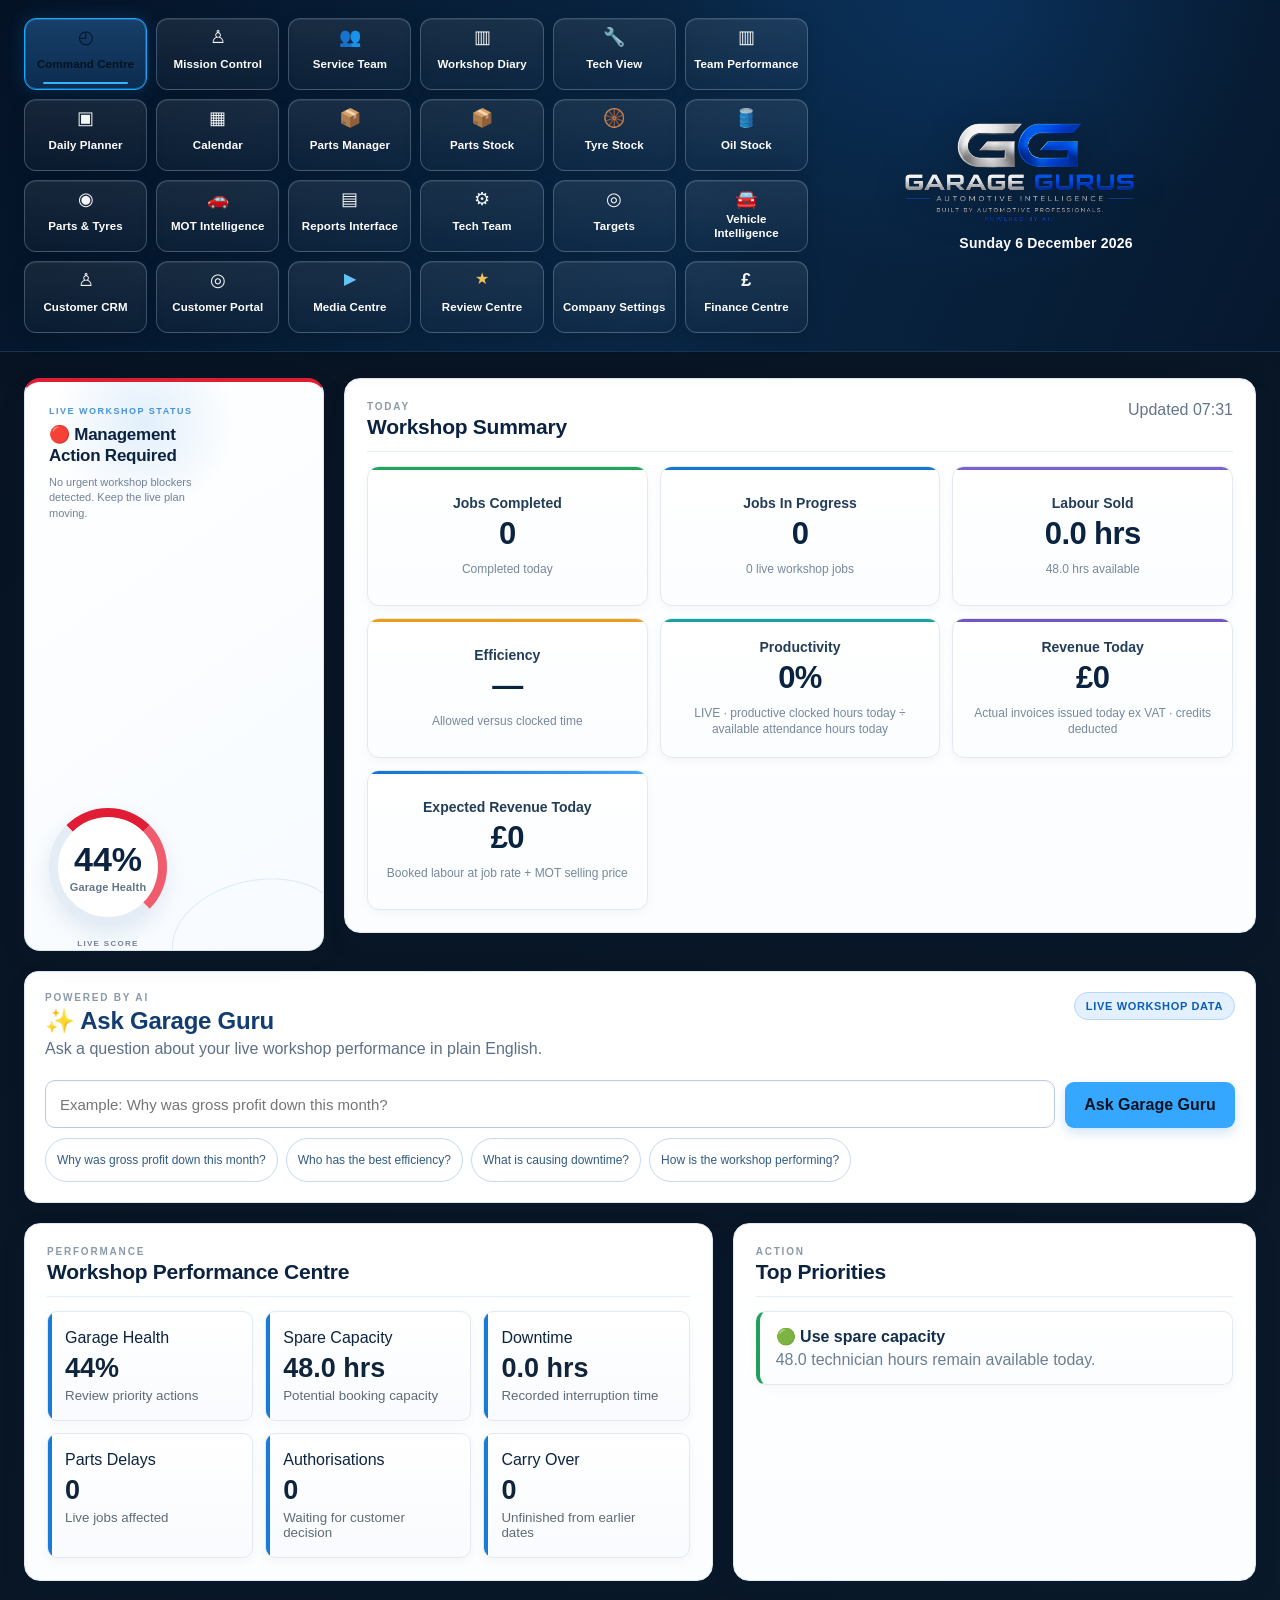
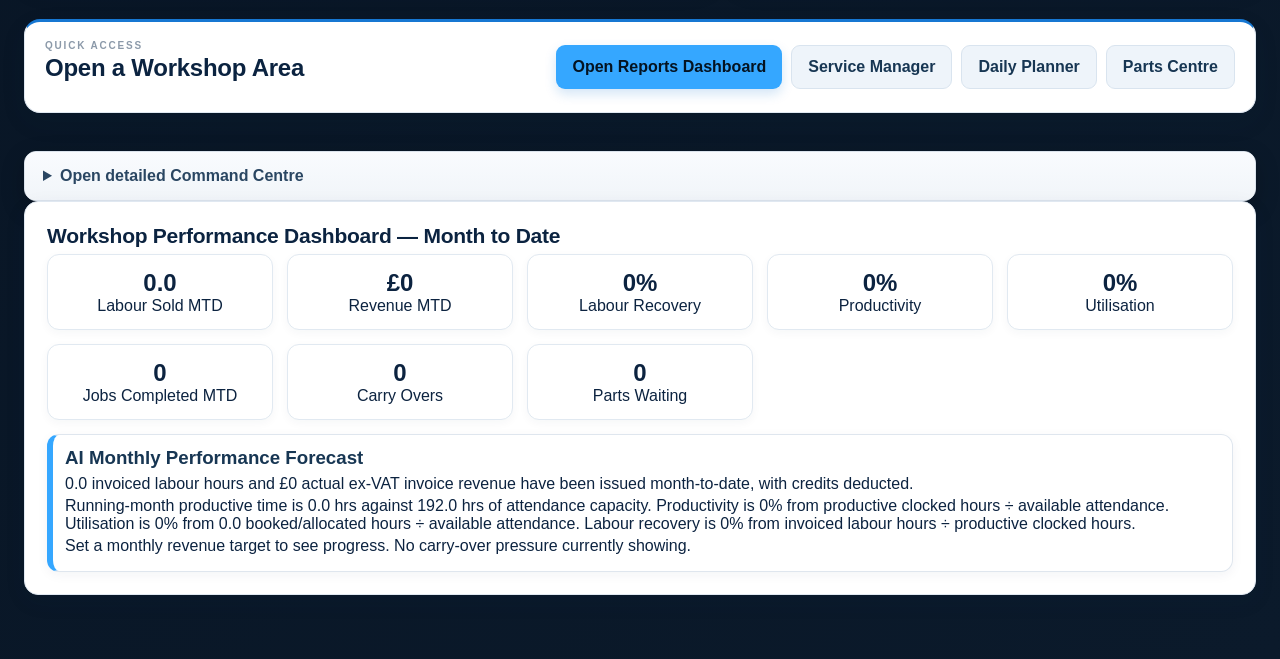
==== commit 9db89188: "WAI-101 Dont send review update" ====
--- a/index.html
+++ b/index.html
@@ -13,12 +13,13 @@
   <link rel="stylesheet" href="customer-portal.css">
   <link rel="stylesheet" href="ui-responsive.css?v=105.5.3">
   <link rel="stylesheet" href="media-centre.css?v=110.6">
-  <link rel="stylesheet" href="review-centre.css?v=110.7">
+  <link rel="stylesheet" href="review-centre.css?v=115.27">
   <link rel="stylesheet" href="staff-calendar.css?v=106.0">
   <link rel="stylesheet" href="service-manager-pro.css?v=1070">
   <link rel="stylesheet" href="inventory-stock.css?v=111.0">
   <link rel="stylesheet" href="fault-code-assistant.css?v=113.0">
   <link rel="stylesheet" href="company-settings.css?v=114.0">
+<link rel="stylesheet" href="workshop-diary.css?v=115.24">
 </head>
 
 <body>
@@ -26,6 +27,7 @@
   <nav class="tabs header-tabs" aria-label="Workshop navigation">
     <button class="tab active" data-screen="commandScreen">Command Centre</button>
     <button class="tab" data-screen="managerScreen">Service Team</button>
+    <button class="tab" data-screen="diaryScreen">Workshop Diary</button>
     <button class="tab" data-screen="techScreen">Tech View</button>
     <button class="tab" data-screen="reportsScreen">Team Performance</button>
     <button class="tab" data-screen="plannerScreen">Daily Planner</button>
@@ -198,10 +200,42 @@
     <div id="servicePartsAlert" class="card service-parts-alert clear"></div>
 
     <div class="card">
-      <h2>Load New Job</h2>
+      <h2>Service Manager Daily Briefing</h2>
+      <p class="muted">Morning actions and end-of-day summary are available here for the Service Manager.</p>
+      <pre id="serviceManagerMorningBriefing">No morning briefing yet.</pre>
+      <button id="copyServiceMorningBriefing" class="secondary">Copy Morning Briefing</button>
+      <pre id="serviceManagerEndOfDayBriefing">No end-of-day briefing yet.</pre>
+      <button id="copyServiceEndBriefing" class="secondary">Copy End of Day Briefing</button>
+    </div>
+
+    <div class="card">
+      <h2>Service Manager Job Board</h2>
+      <div id="managerJobs" class="job-list"></div>
+    </div>
+
+    <div class="card">
+      <h2>Completed Technician Write-Ups</h2>
+      <p class="muted">When a technician finishes and saves a job report, it automatically appears here for the Service Manager.</p>
+      <div id="completedReportsInbox" class="job-list"></div>
+    </div>
+
+  </section>
+
+  <section id="diaryScreen" class="screen">
+    <div class="diary-hero">
+      <div><span class="diary-eyebrow">GARAGE GURUS · WORKSHOP PLANNING</span><h2>Workshop Diary</h2><p>Plan work against real technician capacity. Available hours reflect who is working and the hours allocated to them for each day.</p></div>
+      <div class="diary-hero-actions"><button type="button" class="secondary" id="diaryTodayBtn">Today</button><button type="button" class="primary" id="diaryAddBookingBtn">+ Add Booking</button></div>
+    </div>
+    <div class="card diary-capacity-card">
+      <div class="diary-toolbar"><div><h2>Capacity Forecast</h2><p class="muted">Available hours − booked labour hours = remaining capacity.</p></div><label>Week starting<input id="diaryAnchorDate" type="date"></label></div>
+      <div id="diaryCapacityStrip" class="diary-capacity-strip"></div>
+    </div>
+    <div id="diaryBookingForm" class="diary-booking-form">
+    <div class="card">
+      <div class="diary-form-heading"><div><span class="diary-eyebrow">NEW WORKSHOP BOOKING</span><h2>Add Booking</h2><p class="muted">Book future or same-day work. Capacity updates automatically from technician availability and allocated hours.</p></div><button type="button" class="secondary" id="diaryClearForm">Clear</button></div>
       <div class="grid">
         <label>Vehicle Registration / Reg Number *<input id="reg" placeholder="AB19 XYZ"></label>
-        <label>Booking Date / Future Booking<input id="bookingDate" type="date"></label>
+        <label>Booking Date<input id="bookingDate" type="date"></label>
         <label>Customer Name<input id="customer" placeholder="Customer name"></label>
         <label>Telephone<input id="phone" placeholder="Telephone"></label>
         <label>Make<input id="make" placeholder="Ford / Audi / VW"></label>
@@ -244,21 +278,13 @@
         <textarea id="specialInstructions" placeholder="Example: Customer waiting, do not wash, locking wheel nut in boot, phone before repairs."></textarea>
       </label>
 
-      <button id="assignJob" class="primary">Assign Job</button>
-    </div>
-
-    <div class="card">
-      <h2>Service Manager Daily Briefing</h2>
-      <p class="muted">Morning actions and end-of-day summary are available here for the Service Manager.</p>
-      <pre id="serviceManagerMorningBriefing">No morning briefing yet.</pre>
-      <button id="copyServiceMorningBriefing" class="secondary">Copy Morning Briefing</button>
-      <pre id="serviceManagerEndOfDayBriefing">No end-of-day briefing yet.</pre>
-      <button id="copyServiceEndBriefing" class="secondary">Copy End of Day Briefing</button>
-    </div>
-
-    <div class="card">
-      <h2>Future Bookings</h2>
-      <p class="muted">Jobs can be loaded for days ahead. Select a date below to view or plan upcoming work.</p>
+      <div class="diary-form-actions"><button id="assignJob" class="primary">Save Workshop Booking</button><span class="muted">Bookings for today feed directly into the live workshop. Future bookings stay in the diary until their booked day.</span></div>
+    </div>
+
+    </div>
+    <div class="card">
+      <h2>Diary Bookings</h2>
+      <p class="muted">Select a date or use the capacity strip above. Bookings can be moved, opened or removed directly from the diary.</p>
       <div class="grid">
         <label>View Booking Date
           <input id="futureBookingDate" type="date">
@@ -272,17 +298,6 @@
         </label>
       </div>
       <div id="futureBookingsList" class="job-list"></div>
-    </div>
-
-    <div class="card">
-      <h2>Service Manager Job Board</h2>
-      <div id="managerJobs" class="job-list"></div>
-    </div>
-
-    <div class="card">
-      <h2>Completed Technician Write-Ups</h2>
-      <p class="muted">When a technician finishes and saves a job report, it automatically appears here for the Service Manager.</p>
-      <div id="completedReportsInbox" class="job-list"></div>
     </div>
 
   </section>
@@ -1004,6 +1019,12 @@
         <div id="wai085TyresOutstanding" class="job-list"></div>
       </div>
     </div>
+    <div class="card">
+      <h2>🛞 Tyre Order History &amp; Brand Intelligence</h2>
+      <p class="muted">Ordered tyre history has moved here from Service Team. Review tyre brand, size, supplier, spend and current delivery/fitting status without cluttering the live Service Team screen.</p>
+      <div id="wai085TyreOrderHistoryStats" class="stats"></div>
+      <div id="wai085TyreOrderHistory" class="job-list"></div>
+    </div>
     <div class="wai085-grid">
       <div class="card">
         <h2>✅ Parts Delivered Today</h2>
@@ -1314,7 +1335,7 @@
     <div id="modalTimeline" class="timeline"></div>
   </div>
 </div>
-<script src="script.js?v=115.21"></script>
+<script src="script.js?v=115.24"></script>
 <script src="unified-productivity-engine.js?v=115.6"></script>
 <script src="unified-queue-engine.js"></script>
 <script src="unified-capacity-engine.js"></script>
@@ -1323,14 +1344,14 @@
 <script src="vehicle-intelligence-fix.js"></script>
 <script src="performance-dashboard.js?v=115.11"></script>
 <script src="reports-intelligence.js?v=115.6"></script>
-<script src="tyres.js"></script>
+<script src="tyres.js?v=115.24"></script>
 <script src="mot-intelligence.js"></script>
 <script src="parts-tyre-intelligence.js"></script>
 <script src="technician-league-intelligence-wai092.js?v=115.6"></script>
 <script src="wai0922-workflow.js"></script>
 <script src="wai093-vhc.js?v=115.16"></script>
 <script src="wai094-intelligence.js?v=115.6"></script>
-<script src="wai096-crm.js?v=115.15"></script>
+<script src="wai096-crm.js?v=115.24"></script>
 <script src="wai0962-customer-recognition.js?v=105.5.3"></script>
 <script src="company-settings.js?v=114.0"></script>
 <script src="finance-centre.js?v=115.20"></script>
@@ -1340,10 +1361,11 @@
 <script src="fault-code-assistant.js?v=113.0"></script>
 <script src="customer-portal.js"></script>
 <script src="media-centre.js"></script>
-<script src="review-centre.js?v=110.7"></script>
+<script src="review-centre.js?v=115.27"></script>
 <script src="wai095-workshop-intelligence.js?v=115.9"></script>
 <script src="wai1022-parts-fix.js"></script>
 <script src="staff-calendar.js?v=106.0"></script>
+<script src="workshop-diary.js?v=115.24"></script>
 <div id="financePrintSheet" class="print-sheet"></div>
   <script src="service-manager-pro.js?v=1070"></script>
 </body>
--- a/style.css
+++ b/style.css
@@ -1071,10 +1071,89 @@
 .garage-guru-answer{margin-top:14px;background:#fff;border:1px solid #c8d9ec;border-left:4px solid #1670c5;border-radius:10px;padding:15px 17px;color:#25384c}.garage-guru-answer h3{margin:0 0 8px;color:#123d70}.garage-guru-answer p{margin:7px 0;line-height:1.5}.garage-guru-answer .guru-next{color:#536b83}.guru-thinking{font-weight:700;color:#315a84}
 @media(max-width:760px){.garage-guru-ask-row{grid-template-columns:1fr}.garage-guru-ask-row button{width:100%}.garage-guru-ask-head{display:block}.garage-guru-live-pill{display:inline-block;margin-top:10px}}
 
-/* WAI-115.22 Customer Waiting priority */
-.customer-waiting-job{border:2px solid #f59e0b!important;border-left:8px solid #f59e0b!important;background:#fffaf0!important;box-shadow:0 0 0 3px rgba(245,158,11,.13),0 8px 22px rgba(15,45,76,.10)!important}
-.customer-waiting-alert{display:block;margin:-2px -2px 12px;padding:11px 14px;border-radius:10px;background:#f59e0b;color:#17202a;font-weight:900;font-size:1rem;letter-spacing:.02em;text-align:center}
-.job-priority-label{font-weight:800}
-.active-customer-waiting{grid-column:1/-1!important;display:flex!important;flex-direction:column;gap:3px;padding:13px 15px!important;border:2px solid #f59e0b!important;border-radius:10px;background:#fff3cd!important;color:#17202a!important}
-.active-customer-waiting strong{font-size:1.05rem;color:#7c2d12!important}
-.active-customer-waiting span{font-weight:700;color:#17202a!important}
+/* WAI-115.23 — Service Team Action Queue professional polish
+   Presentation only: existing queue logic, buttons and action resolution remain unchanged. */
+#servicePartsAlert.action-centre-v2{
+  position:relative;
+  overflow:hidden;
+  padding:0;
+  border:1px solid #dbe4ee;
+  border-radius:20px;
+  background:#fff;
+  box-shadow:0 12px 34px rgba(15,35,60,.08);
+}
+#servicePartsAlert.action-centre-v2:before{
+  content:"";position:absolute;inset:0 0 auto 0;height:4px;
+  background:linear-gradient(90deg,#1769e0,#3b82f6 55%,#60a5fa);
+}
+#servicePartsAlert .manager-action-heading{
+  margin:0;padding:24px 26px 20px;border-bottom:1px solid #e7edf4;
+  background:linear-gradient(180deg,#fbfdff 0%,#f7faff 100%);
+  align-items:center;gap:20px;
+}
+#servicePartsAlert .wai80-eyebrow{color:#1769e0;font-size:10px;letter-spacing:.16em;font-weight:900}
+#servicePartsAlert .manager-action-heading h2{margin:5px 0 5px;color:#102946;font-size:27px;letter-spacing:-.02em}
+#servicePartsAlert .manager-action-heading .muted{margin:0;color:#68788d;max-width:760px;line-height:1.45}
+#servicePartsAlert .manager-total-badge{min-width:27px;height:27px;font-size:13px;background:#d92d20;box-shadow:0 0 0 4px rgba(217,45,32,.08)}
+.manager-queue-summary{display:grid;grid-template-columns:auto auto;grid-template-rows:auto auto;column-gap:8px;align-items:center;min-width:118px;padding:11px 14px;border:1px solid #d9e5f2;border-radius:13px;background:#fff;text-align:right;box-shadow:0 4px 12px rgba(15,35,60,.05)}
+.manager-queue-summary .queue-live-dot{grid-row:1/3;width:9px;height:9px;border-radius:50%;background:#16a34a;box-shadow:0 0 0 4px rgba(22,163,74,.12)}
+.manager-queue-summary strong{font-size:19px;color:#102946;line-height:1}
+.manager-queue-summary small{font-size:10px;text-transform:uppercase;letter-spacing:.08em;font-weight:800;color:#718096}
+.manager-queue-summary .carryover-chip{grid-column:1/-1;margin-top:7px;padding:4px 7px;border-radius:999px;background:#fff7e8;color:#9a6700;font-size:10px;font-weight:800;text-align:center}
+#servicePartsAlert .manager-kpi-strip{display:grid!important;grid-template-columns:repeat(6,minmax(0,1fr));gap:10px;margin:0;padding:18px 22px;border-bottom:1px solid #e7edf4;background:#fff}
+#servicePartsAlert .manager-kpi-strip .stat{position:relative;display:grid;grid-template-columns:32px 1fr;grid-template-rows:auto auto;align-items:center;column-gap:8px;min-height:64px;padding:11px 12px;border:1px solid #e1e8f0!important;border-radius:13px;background:#f8fafc!important;box-shadow:none!important;text-align:left;color:#526174!important}
+#servicePartsAlert .manager-kpi-strip .stat strong{grid-column:2;font-size:22px;line-height:1;color:#12233f;margin:0}
+#servicePartsAlert .manager-kpi-strip .stat small{grid-column:2;font-size:11px;font-weight:750;color:#627187;white-space:normal}
+#servicePartsAlert .queue-tile-icon{grid-row:1/3;width:31px;height:31px;display:grid;place-items:center;border-radius:9px;background:#eaf2fc;color:#1769e0;font-size:15px;font-weight:900}
+#servicePartsAlert .manager-kpi-strip .stat.bad{border-color:#f0cbc8!important;background:#fffafa!important}
+#servicePartsAlert .manager-kpi-strip .stat.bad .queue-tile-icon{background:#feeceb;color:#c43228}
+#servicePartsAlert .manager-kpi-strip .stat.warn{border-color:#ecd9ad!important;background:#fffdf8!important}
+#servicePartsAlert .manager-kpi-strip .stat.warn .queue-tile-icon{background:#fff4d8;color:#a96c00}
+#servicePartsAlert .manager-kpi-strip .stat.good .queue-tile-icon{background:#eaf7ef;color:#16814a}
+#servicePartsAlert .manager-action-grid{grid-template-columns:repeat(2,minmax(0,1fr));gap:12px;margin:0;padding:20px 22px 24px;background:#f5f8fb}
+#servicePartsAlert .manager-action-section{position:relative;padding:0;border:1px solid #dfe6ee;border-radius:14px;background:#fff;overflow:hidden;box-shadow:0 3px 10px rgba(15,35,60,.035)}
+#servicePartsAlert .manager-section-head{display:flex;align-items:center;justify-content:space-between;gap:10px;padding:13px 15px;border-bottom:1px solid #edf1f5;background:#fbfcfe}
+#servicePartsAlert .manager-section-head h3{margin:0;font-size:14px;color:#26364d;font-weight:800}
+#servicePartsAlert .parts-alert-count{display:inline-flex;align-items:center;justify-content:center;min-width:24px;height:24px;padding:0 7px;border-radius:999px;background:#e9eef5;color:#46566c;font-size:11px;font-weight:900}
+#servicePartsAlert .manager-action-section.danger.has-actions{border-top:3px solid #d92d20}
+#servicePartsAlert .manager-action-section.warning.has-actions{border-top:3px solid #e6a700}
+#servicePartsAlert .manager-action-section.authorisation.has-actions{border-top:3px solid #d48a00}
+#servicePartsAlert .manager-action-section.parts-tone.has-actions,#servicePartsAlert .manager-action-section.tyres-tone.has-actions{border-top:3px solid #1769e0}
+#servicePartsAlert .manager-action-section.has-actions .manager-section-head{background:#fff}
+#servicePartsAlert .manager-action-section.has-actions .manager-action-card{margin:12px 12px 0;border-radius:11px}
+#servicePartsAlert .manager-action-section.has-actions .manager-action-card:last-child{margin-bottom:12px}
+#servicePartsAlert .manager-clear-state{display:flex;align-items:center;gap:10px;padding:13px 15px;background:#fff;color:#66758a}
+#servicePartsAlert .manager-clear-check{width:24px;height:24px;display:grid;place-items:center;flex:0 0 auto;border-radius:50%;background:#eaf7ef;color:#16814a;font-size:13px;font-weight:900}
+#servicePartsAlert .manager-clear-state div{display:flex;align-items:baseline;gap:7px;min-width:0}
+#servicePartsAlert .manager-clear-state strong{font-size:12px;color:#385046;white-space:nowrap}
+#servicePartsAlert .manager-clear-state span:not(.manager-clear-check){font-size:11px;color:#8290a2;overflow:hidden;text-overflow:ellipsis;white-space:nowrap}
+#servicePartsAlert .manager-action-section.is-clear{min-height:91px}
+#servicePartsAlert .manager-action-section.is-clear .parts-alert-count{background:#eaf7ef;color:#16814a}
+#servicePartsAlert .manager-ready-list{margin:0 22px 22px;border-color:#cfe5d8;background:#f8fcfa}
+@media(max-width:1180px){#servicePartsAlert .manager-kpi-strip{grid-template-columns:repeat(3,1fr)}}
+@media(max-width:850px){#servicePartsAlert .manager-action-heading{align-items:flex-start;flex-direction:column}.manager-queue-summary{text-align:left}#servicePartsAlert .manager-action-grid{grid-template-columns:1fr}}
+@media(max-width:620px){#servicePartsAlert .manager-kpi-strip{grid-template-columns:repeat(2,1fr);padding:14px}#servicePartsAlert .manager-action-grid{padding:14px}#servicePartsAlert .manager-action-heading{padding:20px 18px 17px}}
+/* WAI-115.26 — Service Team Action Queue visibility */
+#servicePartsAlert .manager-action-heading h2{font-size:31px;font-weight:900;color:#0b2342}
+#servicePartsAlert .manager-action-heading .muted{font-size:15px;font-weight:600;color:#4b5f78}
+#servicePartsAlert .wai80-eyebrow{font-size:11px}
+#servicePartsAlert .manager-kpi-strip{grid-template-columns:repeat(5,minmax(0,1fr));gap:14px;padding:22px}
+#servicePartsAlert .manager-kpi-strip .stat{grid-template-columns:46px 1fr;min-height:84px;padding:15px 16px;border-width:2px!important;box-shadow:0 5px 14px rgba(15,35,60,.055)!important}
+#servicePartsAlert .manager-kpi-strip .stat strong{font-size:29px;font-weight:900;color:#0b2342}
+#servicePartsAlert .manager-kpi-strip .stat small{font-size:14px;font-weight:850;color:#34465e;line-height:1.25}
+#servicePartsAlert .queue-tile-icon{width:42px;height:42px;border-radius:11px;font-size:22px;background:#eaf2fc}
+#servicePartsAlert .manager-action-grid{gap:16px;padding:24px}
+#servicePartsAlert .manager-action-section{border-width:2px;box-shadow:0 6px 18px rgba(15,35,60,.055)}
+#servicePartsAlert .manager-section-head{padding:16px 18px;background:#f8fbff}
+#servicePartsAlert .manager-section-head h3{font-size:17px;font-weight:900;color:#122b4c;letter-spacing:-.01em}
+#servicePartsAlert .parts-alert-count{min-width:29px;height:29px;font-size:13px}
+#servicePartsAlert .manager-clear-state{padding:16px 18px}
+#servicePartsAlert .manager-clear-check{width:28px;height:28px;font-size:15px}
+#servicePartsAlert .manager-clear-state strong{font-size:14px;color:#24493a}
+#servicePartsAlert .manager-clear-state span:not(.manager-clear-check){font-size:13px;color:#607187}
+#servicePartsAlert .manager-action-card{padding:17px!important}
+#servicePartsAlert .manager-action-card .manager-action-top strong{font-size:16px}
+#servicePartsAlert .manager-action-card p{font-size:14px;line-height:1.45;color:#263a54}
+@media(max-width:1180px){#servicePartsAlert .manager-kpi-strip{grid-template-columns:repeat(3,1fr)}}
+@media(max-width:760px){#servicePartsAlert .manager-kpi-strip{grid-template-columns:repeat(2,1fr)}}
+
--- a/review-centre.css
+++ b/review-centre.css
@@ -1 +1,3 @@
 .review-centre-shell{display:grid;gap:18px}.review-hero{background:linear-gradient(135deg,#0b2f55,#123f6f);color:#fff;border-radius:18px;padding:24px 26px;display:flex;justify-content:space-between;align-items:center;gap:18px;box-shadow:0 12px 28px rgba(10,45,80,.14)}.review-hero h2{margin:4px 0 6px;font-size:28px}.review-hero p{margin:0;color:#dcecff;max-width:760px}.review-eyebrow{font-size:11px;font-weight:800;letter-spacing:.16em;color:#4cbcff}.review-kpi-grid{display:grid;grid-template-columns:repeat(4,minmax(0,1fr));gap:14px}.review-kpi{background:#fff;border:1px solid #dbe5ef;border-radius:14px;padding:17px 18px;box-shadow:0 7px 18px rgba(23,50,77,.06)}.review-kpi span{display:block;color:#53657a;font-weight:700;font-size:13px}.review-kpi strong{display:block;color:#082b50;font-size:29px;margin-top:6px}.review-toolbar{display:grid;grid-template-columns:200px minmax(260px,1fr) 200px;gap:12px;align-items:end}.review-toolbar label{color:#173c61;font-weight:800;font-size:13px}.review-toolbar input,.review-toolbar select,.review-settings-grid input,.review-settings-grid textarea{width:100%;box-sizing:border-box;background:#fff!important;color:#102f50!important;border:1px solid #cad7e5!important;border-radius:10px!important;padding:11px 12px!important;outline:none}.review-toolbar input:focus,.review-toolbar select:focus,.review-settings-grid input:focus,.review-settings-grid textarea:focus{border-color:#249ee7!important;box-shadow:0 0 0 3px rgba(36,158,231,.12)!important}.review-list-card{padding:0;overflow:hidden}.review-list-head{display:flex;justify-content:space-between;align-items:center;padding:20px 22px 14px;border-bottom:1px solid #e3eaf1}.review-list-head h3{margin:3px 0 0;color:#0b2f55;font-size:21px}.review-table-wrap{overflow:auto}.review-table{width:100%;border-collapse:collapse}.review-table th{background:#f5f8fb;color:#264966;text-align:left;font-size:12px;letter-spacing:.04em;text-transform:uppercase;padding:12px 14px;border-bottom:1px solid #dbe5ef;white-space:nowrap}.review-table td{padding:14px;border-bottom:1px solid #e6edf4;color:#17334d;vertical-align:middle}.review-table td small{display:block;color:#728197;margin-top:4px}.review-reg{display:inline-block;font-weight:850;color:#092f56;background:#eef6fd;padding:5px 8px;border-radius:7px}.review-status{display:inline-flex;padding:5px 9px;border-radius:999px;font-size:12px;font-weight:850}.review-status.sent{background:#e6f7ee;color:#0b7b43}.review-status.awaiting{background:#fff5df;color:#9a6300}.review-actions{display:flex;gap:7px;flex-wrap:wrap}.review-actions button{padding:8px 10px;font-size:12px}.review-empty{text-align:center;padding:40px;color:#607388}.review-modal{position:fixed;inset:0;background:rgba(3,20,38,.58);z-index:10050;display:flex;align-items:center;justify-content:center;padding:20px}.review-modal.hidden{display:none}.review-modal-card{width:min(820px,96vw);max-height:90vh;overflow:auto;background:#fff;border-radius:18px;padding:25px;box-shadow:0 25px 80px rgba(0,0,0,.3);position:relative}.review-close{position:absolute;right:16px;top:14px;border:0;background:#edf3f8;color:#173c61;width:34px;height:34px;border-radius:50%;font-size:22px}.review-modal-head h2{margin:4px 0 7px;color:#0b2f55}.review-modal-head p{color:#617389;margin:0 0 18px}.review-settings-grid{display:grid;grid-template-columns:1fr 1fr;gap:14px}.review-settings-grid label{color:#254765;font-size:13px;font-weight:800}.review-settings-grid label.wide{grid-column:1/-1}.review-settings-grid small{display:block;color:#6f8194;margin-top:6px;font-weight:500}.review-modal-actions{display:flex;gap:10px;justify-content:flex-end;margin-top:18px}.review-send-options{display:grid;grid-template-columns:1fr 1fr;gap:12px;margin-top:18px}.review-send-option{display:grid;grid-template-columns:34px 1fr;gap:2px 10px;text-align:left;padding:14px;border:1px solid #cbd9e6;background:#f8fbfe;color:#173c61;border-radius:12px}.review-send-option>span{grid-row:1/3;font-size:22px;color:#148fd1}.review-send-option strong{font-size:14px}.review-send-option small{color:#708195}.header-tabs .tab[data-screen="reviewCentreScreen"]::before{content:'★'!important;color:#ffc857!important;font-size:16px!important}@media(max-width:900px){.review-kpi-grid{grid-template-columns:1fr 1fr}.review-toolbar{grid-template-columns:1fr}.review-settings-grid,.review-send-options{grid-template-columns:1fr}.review-settings-grid label.wide{grid-column:auto}.review-hero{align-items:flex-start;flex-direction:column}}
+
+.review-actions .review-dont-send{background:#fff!important;color:#6b3c2f!important;border:1px solid #dcc7be!important}.review-actions .review-dont-send:hover{background:#fbf3ef!important;border-color:#c8a89b!important}
--- a/workshop-diary.css
+++ b/workshop-diary.css
@@ -0,0 +1,3 @@
+.diary-hero{display:flex;justify-content:space-between;gap:24px;align-items:center;padding:24px 26px;margin-bottom:18px;border-radius:18px;background:linear-gradient(135deg,#0d315d,#174d86);color:#fff;box-shadow:0 10px 30px rgba(13,49,93,.16)}
+.diary-hero h2{margin:4px 0 6px;font-size:30px}.diary-hero p{margin:0;opacity:.88;max-width:760px}.diary-eyebrow{font-size:11px;letter-spacing:.16em;font-weight:800;text-transform:uppercase;opacity:.72}.diary-hero-actions{display:flex;gap:10px;flex-wrap:wrap}.diary-hero .secondary{background:#fff;color:#123e70;border-color:#fff}.diary-toolbar,.diary-form-heading,.diary-date-head{display:flex;align-items:center;justify-content:space-between;gap:20px}.diary-toolbar label{max-width:220px}.diary-capacity-strip{display:grid;grid-template-columns:repeat(7,minmax(145px,1fr));gap:10px;margin-top:14px;overflow-x:auto}.diary-day{min-width:145px;text-align:left;border:1px solid #dce5ef;background:#fff;border-radius:14px;padding:14px;box-shadow:none;color:#15324e}.diary-day:hover,.diary-day.selected{border-color:#1c5b96;box-shadow:0 6px 20px rgba(24,78,130,.12);transform:translateY(-1px)}.diary-day-date{display:block;font-weight:800;color:#234b72;margin-bottom:10px}.diary-day>strong{font-size:25px;display:block}.diary-day>small{display:block;margin-bottom:10px;color:#687b8e}.diary-day-metrics{font-size:11px;display:grid;gap:3px;color:#6e7e8d}.diary-meter{height:5px;background:#e8eef4;border-radius:10px;margin:10px 0 5px;overflow:hidden}.diary-meter i{display:block;height:100%;background:#2f7bc0}.diary-day.busy .diary-meter i{background:#d69b27}.diary-day.over .diary-meter i{background:#c44343}.diary-day.over>strong{color:#b02e2e}.diary-day.free>strong{color:#187546}.diary-booking-form>.card{border-top:4px solid #1b5b94}.diary-form-heading{margin-bottom:14px}.diary-form-actions{display:flex;align-items:center;gap:14px;margin-top:12px}.diary-form-actions .muted{font-size:12px;max-width:600px}.diary-date-section{border:1px solid #dce5ef;border-radius:16px;overflow:hidden;margin-top:12px}.diary-date-head{padding:14px 16px;background:#f4f8fc;border-bottom:1px solid #dce5ef}.diary-date-head h3{margin:0}.diary-date-head span{font-size:12px;color:#637689}.diary-booking-row{display:grid;grid-template-columns:90px 1fr auto;gap:16px;align-items:center;padding:14px 16px;border-bottom:1px solid #e7edf3;border-left:4px solid #2c6ea7;background:#fff}.diary-booking-row:last-child{border-bottom:0}.diary-booking-row.waiting{border-left-color:#d49b22;background:#fffdf5}.diary-booking-row.urgent{border-left-color:#bd3535;background:#fff8f8}.diary-booking-time strong{display:block;font-size:20px}.diary-booking-time span{font-size:11px;color:#657789}.diary-booking-main h3{margin:4px 0;font-size:15px}.diary-booking-main p{margin:2px 0 5px;color:#41576c}.diary-booking-main small{color:#6a7d8e}.diary-reg{font-size:17px;margin-right:8px}.diary-priority{font-size:10px;font-weight:800;padding:4px 7px;border-radius:999px;background:#e9f1f8;color:#265b89}.diary-priority.waiting{background:#fff0c4;color:#8d6200}.diary-priority.urgent{background:#fde1e1;color:#9e2727}.diary-booking-actions{display:flex;gap:6px;flex-wrap:wrap;justify-content:flex-end}.danger-lite{border-color:#e7b8b8!important;color:#9d3030!important;background:#fff!important}.diary-empty{padding:24px;text-align:center;color:#748596;background:#fff}.customer-waiting-banner{margin:8px 0;padding:10px 12px;border-radius:10px;background:#fff0c4;border:1px solid #e3bd54;color:#765100;font-weight:900;letter-spacing:.02em}.job-card.customer-waiting-job{border:2px solid #e0ad35!important;background:#fffdf4!important}
+@media(max-width:1000px){.diary-capacity-strip{grid-template-columns:repeat(7,160px)}.diary-booking-row{grid-template-columns:70px 1fr}.diary-booking-actions{grid-column:1/-1;justify-content:flex-start}.diary-hero{align-items:flex-start;flex-direction:column}}
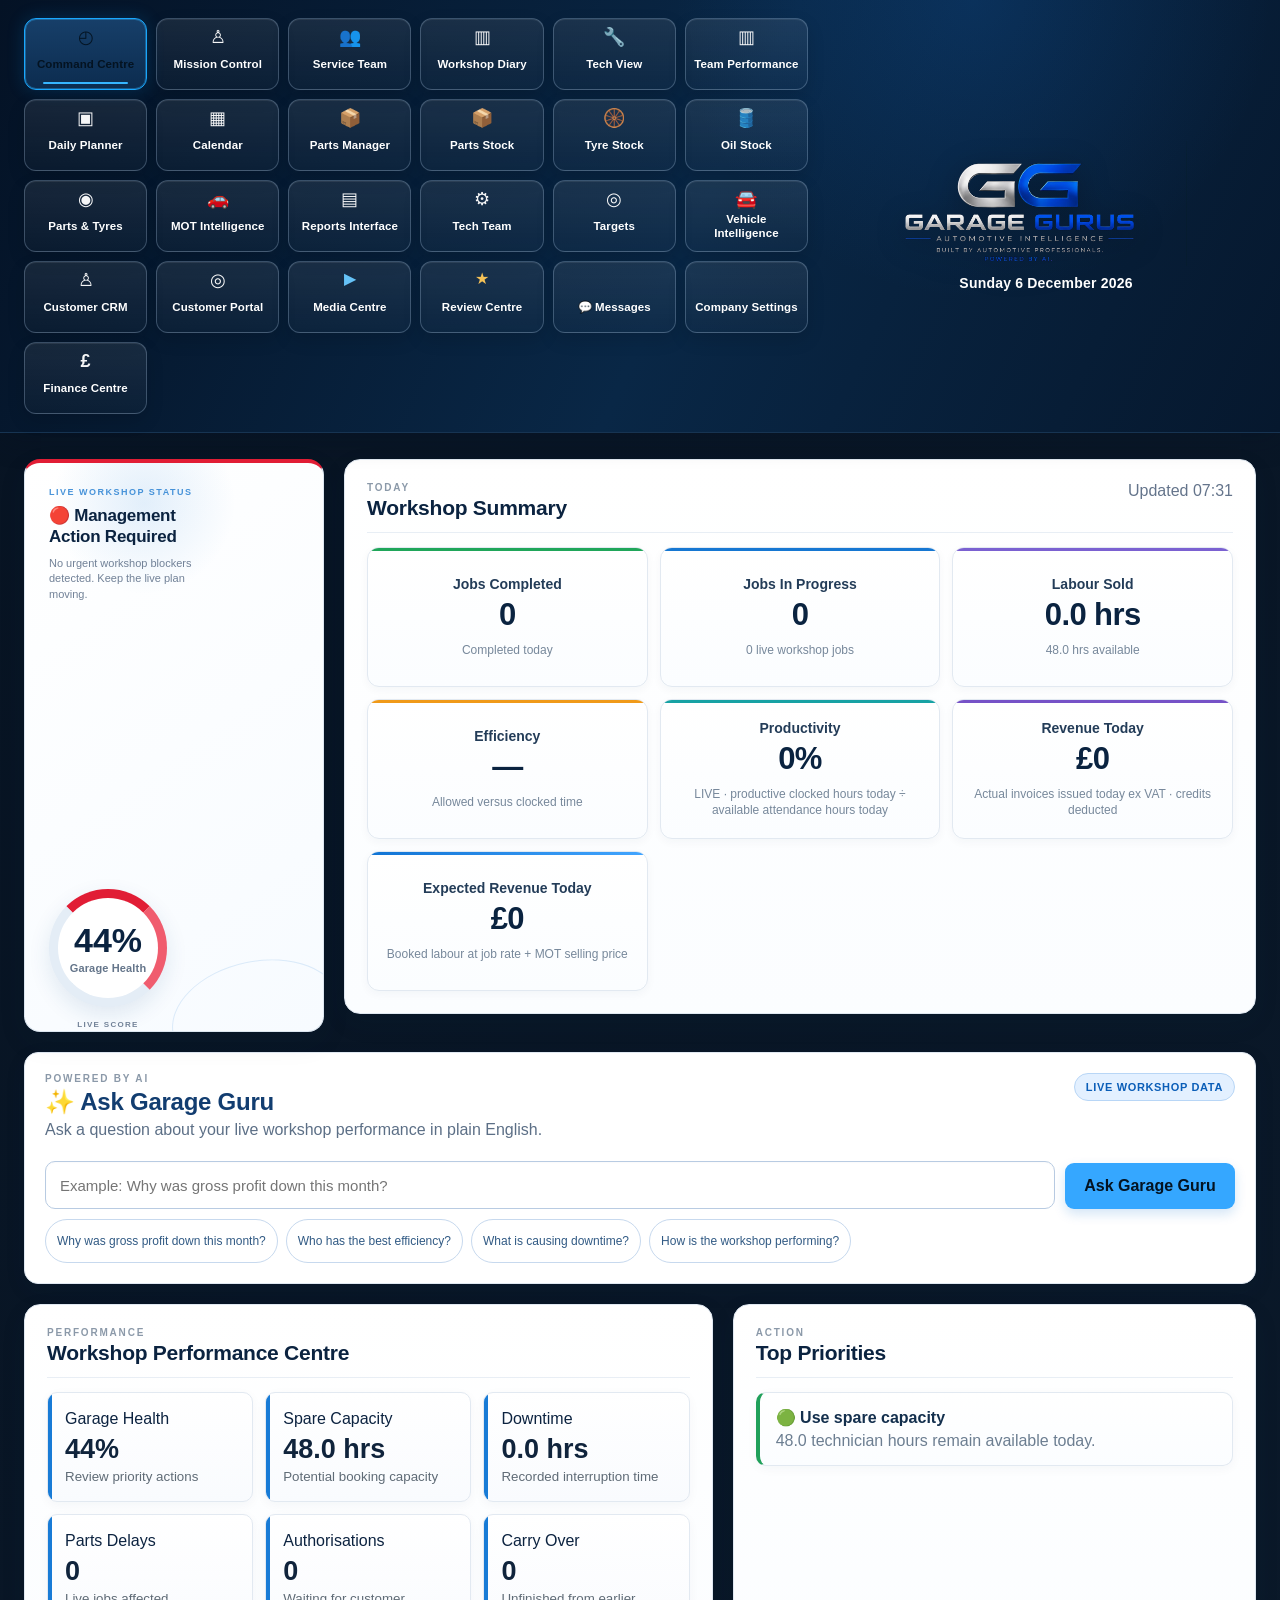
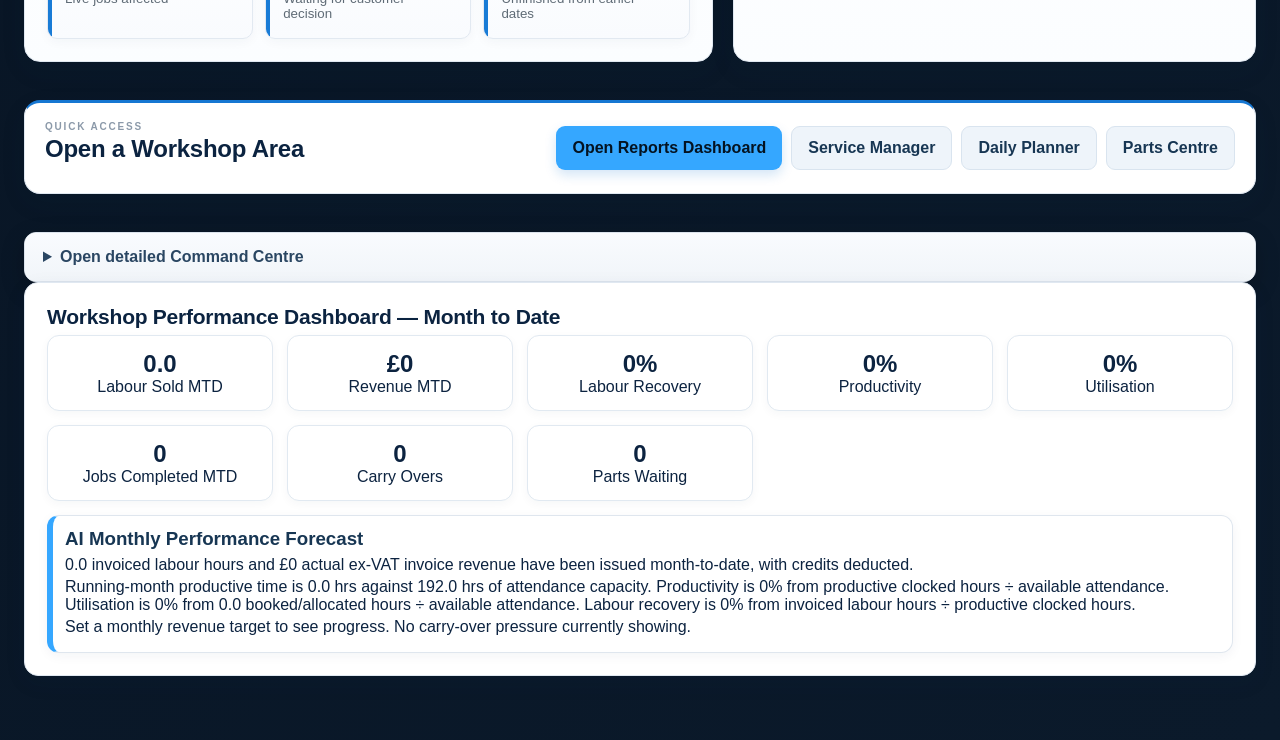
==== commit 7c4309b2: "WA1 - 104 Internal messages" ====
--- a/index.html
+++ b/index.html
@@ -20,6 +20,7 @@
   <link rel="stylesheet" href="fault-code-assistant.css?v=113.0">
   <link rel="stylesheet" href="company-settings.css?v=114.0">
 <link rel="stylesheet" href="workshop-diary.css?v=115.24">
+<link rel="stylesheet" href="message-centre.css?v=115.29">
 </head>
 
 <body>
@@ -46,6 +47,7 @@
     <button class="tab" data-screen="customerPortalScreen">Customer Portal</button>
     <button class="tab" data-screen="mediaCentreScreen">Media Centre</button>
     <button class="tab" data-screen="reviewCentreScreen">Review Centre</button>
+    <button class="tab message-tab" data-screen="messageCentreScreen">💬 Messages <span id="messageUnreadBadge" class="message-unread-badge hidden">0</span></button>
     <button class="tab" data-screen="companySettingsScreen">Company Settings</button>
     <button class="tab" data-screen="financeCentreScreen">Finance Centre</button>
   </nav>
@@ -53,7 +55,7 @@
     <img src="garage-gurus-header.png" alt="Garage Gurus — Automotive Intelligence — Powered by AI" class="garage-gurus-logo">
     <div class="garage-gurus-date">
       <p id="todayDate"></p>
-      <p class="garage-gurus-version">Version WAI-114.0 · Workshop Control Centre 2.0</p>
+      <p class="garage-gurus-version">Version WAI-115.28 · Workshop Control Centre 2.0</p>
     </div>
   </div>
 </header>
@@ -1279,6 +1281,74 @@
       <div class="card company-settings-card"><div class="company-settings-heading"><span class="company-settings-icon">🏢</span><div><h2>Company Identity</h2><p class="muted">Trading and legal details used on customer documents.</p></div></div><div class="company-brand-panel"><div id="workshopCompanyLogoPreview" class="company-logo-preview"><span>No logo uploaded</span></div><div class="company-logo-actions"><label class="primary company-logo-upload">Upload Logo<input id="workshopCompanyLogoFile" type="file" accept="image/png,image/jpeg,image/webp,image/svg+xml" hidden></label><button type="button" class="secondary" id="workshopCompanyLogoRemove">Remove Logo</button><small>PNG, JPG, WebP or SVG. A wide transparent logo works best on printed invoices.</small></div></div><div class="grid company-settings-grid"><label>Trading Name *<input id="workshopCompanyTradingName" required></label><label>Full Legal Company Name *<input id="workshopCompanyLegalName" required></label><label class="company-wide">Trading Address *<textarea id="workshopCompanyTradingAddress" rows="4"></textarea></label><label class="company-wide">Registered Office Address<textarea id="workshopCompanyRegisteredAddress" rows="4"></textarea></label><label>Company Registration Number<input id="workshopCompanyNumber"></label><label>Registered In<select id="workshopCompanyRegisteredIn"><option>England and Wales</option><option>Scotland</option><option>Northern Ireland</option></select></label><label>VAT Registration Number<input id="workshopCompanyVatNumber"></label><label>Telephone<input id="workshopCompanyPhone"></label><label>Email<input id="workshopCompanyEmail" type="email"></label><label>Website<input id="workshopCompanyWebsite"></label></div></div>
       <div class="card company-settings-card"><div class="company-settings-heading"><span class="company-settings-icon">💳</span><div><h2>Invoice & Payment Details</h2><p class="muted">These details feed Workshop AI estimates and invoices automatically.</p></div></div><div class="grid company-settings-grid"><label>Bank Name<input id="workshopCompanyBankName"></label><label>Account Name<input id="workshopCompanyAccountName"></label><label>Sort Code<input id="workshopCompanySortCode"></label><label>Account Number<input id="workshopCompanyAccountNumber"></label><label class="company-wide">Payment Terms<input id="workshopCompanyPaymentTerms" placeholder="Payment due on collection"></label><label class="company-check company-wide"><input id="workshopCompanyShowLogo" type="checkbox"> Show company logo on estimates and invoices</label><label class="company-check company-wide"><input id="workshopCompanyShowBank" type="checkbox"> Show bank details on estimates and invoices</label></div></div>
     </div><aside class="company-settings-side"><div class="card company-document-preview-card"><span class="wai80-eyebrow">DOCUMENT PREVIEW</span><h2>Invoice Branding</h2><div id="workshopCompanyDocumentPreview" class="company-document-preview"></div></div><div class="card company-settings-save-card"><h2>Save Company Details</h2><p class="muted">Changes apply to future printouts immediately. Existing invoice financial data is not altered.</p><button id="workshopCompanySave" class="primary company-settings-save">💾 Save Company Settings</button></div></aside></div>
+  </section>
+
+  <section id="messageCentreScreen" class="screen">
+    <div class="message-centre-shell">
+      <div class="message-centre-heading">
+        <div>
+          <span class="message-eyebrow">GARAGE GURUS · INTERNAL COMMUNICATIONS</span>
+          <h2>💬 Message Centre</h2>
+          <p>Send workshop messages between Service Team and technicians. Messages can be linked to a registration/job and stay in the conversation history.</p>
+        </div>
+        <label class="message-view-as">View messages as
+          <select id="messageIdentity"></select>
+        </label>
+      </div>
+
+      <div id="messageCentreStats" class="message-stats"></div>
+
+      <div class="message-layout">
+        <aside class="message-sidebar">
+          <div class="message-sidebar-title">
+            <h3>Conversations</h3>
+            <button id="newMessageBtn" class="primary" type="button">+ New Message</button>
+          </div>
+          <div id="messageConversationList" class="message-conversation-list"></div>
+        </aside>
+
+        <div class="message-main">
+          <div id="messageEmptyState" class="message-empty-state">
+            <div class="message-empty-icon">💬</div>
+            <h3>Select a conversation</h3>
+            <p>Choose a technician or Service Team conversation, or start a new message.</p>
+          </div>
+          <div id="messageThreadPanel" class="hidden">
+            <div class="message-thread-header">
+              <div>
+                <span class="message-thread-label">Conversation with</span>
+                <h3 id="messageThreadTitle"></h3>
+              </div>
+              <button id="clearMessageJobLink" class="secondary" type="button">Clear job link</button>
+            </div>
+            <div id="messageThread" class="message-thread"></div>
+            <div class="message-compose">
+              <div class="message-compose-row">
+                <label>To
+                  <select id="messageRecipient"></select>
+                </label>
+                <label>Link to Today's Job / Registration (optional)
+                  <select id="messageJobLink"><option value="">No job linked</option></select>
+                </label>
+              </div>
+              <label>Message
+                <textarea id="messageText" rows="3" placeholder="Type a workshop message…"></textarea>
+              </label>
+              <div class="message-quick-actions">
+                <button type="button" data-message-quick="Please see me when you are free.">👋 Please see me</button>
+                <button type="button" data-message-quick="Customer has authorised the work — please proceed.">✅ Work authorised</button>
+                <button type="button" data-message-quick="Please update me on this job when you can.">🔄 Job update please</button>
+                <button type="button" data-message-quick="I need help with this job when you are available.">🛠 Need assistance</button>
+              </div>
+              <div class="message-send-row">
+                <span id="messageComposeHint">Messages are stored in this Workshop AI installation.</span>
+                <button id="sendWorkshopMessage" class="primary" type="button">Send Message ➜</button>
+              </div>
+            </div>
+          </div>
+        </div>
+      </div>
+    </div>
   </section>
 
   <section id="financeCentreScreen" class="screen">
@@ -1362,6 +1432,7 @@
 <script src="customer-portal.js"></script>
 <script src="media-centre.js"></script>
 <script src="review-centre.js?v=115.27"></script>
+<script src="message-centre.js?v=115.29"></script>
 <script src="wai095-workshop-intelligence.js?v=115.9"></script>
 <script src="wai1022-parts-fix.js"></script>
 <script src="staff-calendar.js?v=106.0"></script>
--- a/message-centre.css
+++ b/message-centre.css
@@ -0,0 +1,7 @@
+.message-centre-shell{display:flex;flex-direction:column;gap:18px}.message-centre-heading{display:flex;justify-content:space-between;gap:24px;align-items:flex-start;background:linear-gradient(135deg,#eef6ff,#fff);border:1px solid #cfe0f2;border-radius:18px;padding:22px 24px;box-shadow:0 8px 24px rgba(17,55,91,.08)}.message-centre-heading h2{margin:4px 0 6px;color:#153b62;font-size:28px}.message-centre-heading p{margin:0;color:#51677d;max-width:800px}.message-eyebrow{font-size:12px;font-weight:800;letter-spacing:.12em;color:#44719e}.message-view-as{min-width:220px;font-weight:800;color:#173b60}.message-view-as select{margin-top:6px}.message-stats{display:grid;grid-template-columns:repeat(3,minmax(0,1fr));gap:12px}.message-stat{background:#fff;border:1px solid #dbe6ef;border-radius:15px;padding:15px 17px;box-shadow:0 4px 14px rgba(17,55,91,.06)}.message-stat span{display:block;color:#64778a;font-size:12px;font-weight:800;text-transform:uppercase;letter-spacing:.06em}.message-stat strong{display:block;color:#153b62;font-size:26px;margin-top:4px}.message-layout{display:grid;grid-template-columns:330px minmax(0,1fr);gap:16px;min-height:590px}.message-sidebar,.message-main{background:#fff;border:1px solid #dbe6ef;border-radius:18px;box-shadow:0 8px 24px rgba(17,55,91,.07);overflow:hidden}.message-sidebar-title{display:flex;align-items:center;justify-content:space-between;padding:16px;border-bottom:1px solid #e4edf5}.message-sidebar-title h3{margin:0;color:#173b60}.message-sidebar-title button{padding:8px 10px}.message-conversation-list{padding:8px;max-height:660px;overflow:auto}.message-conversation{width:100%;text-align:left;border:0;background:#fff;border-radius:12px;padding:12px;display:flex;gap:10px;align-items:center;margin:2px 0;cursor:pointer}.message-conversation:hover,.message-conversation.active{background:#eef6ff}.message-avatar{width:42px;height:42px;border-radius:50%;display:grid;place-items:center;background:#dbeaff;color:#174c80;font-weight:900;flex:0 0 auto}.message-conversation-copy{min-width:0;flex:1}.message-conversation-top{display:flex;align-items:center;justify-content:space-between;gap:8px}.message-conversation-top strong{color:#173b60}.message-conversation-copy p{white-space:nowrap;overflow:hidden;text-overflow:ellipsis;margin:3px 0 0;color:#697b8c;font-size:12px}.message-mini-badge,.message-unread-badge{display:inline-grid;place-items:center;min-width:20px;height:20px;padding:0 6px;border-radius:999px;background:#d93025;color:#fff;font-size:11px;font-weight:900}.message-unread-badge{margin-left:5px}.message-main{display:flex;flex-direction:column}.message-empty-state{margin:auto;text-align:center;padding:60px 20px;color:#6d7f90}.message-empty-icon{font-size:52px}.message-empty-state h3{color:#173b60}.message-thread-header{display:flex;align-items:center;justify-content:space-between;padding:16px 18px;border-bottom:1px solid #e4edf5;background:#f8fbfe}.message-thread-label{font-size:11px;text-transform:uppercase;letter-spacing:.08em;font-weight:800;color:#72879a}.message-thread-header h3{margin:2px 0 0;color:#173b60}.message-thread{height:360px;overflow:auto;padding:20px;background:#f7fafc;display:flex;flex-direction:column;gap:10px}.message-bubble{max-width:76%;padding:11px 13px;border-radius:14px;background:#fff;border:1px solid #dce6ef;box-shadow:0 2px 8px rgba(17,55,91,.05)}.message-bubble.mine{align-self:flex-end;background:#e6f1ff;border-color:#c7dcf4}.message-bubble.theirs{align-self:flex-start}.message-bubble p{margin:0;color:#24384b;white-space:pre-wrap}.message-meta{display:flex;gap:8px;align-items:center;margin-top:6px;color:#738699;font-size:11px}.message-job-chip{display:inline-block;margin-bottom:6px;border-radius:999px;padding:3px 8px;background:#fff3cd;color:#765500;font-size:11px;font-weight:800}.message-compose{border-top:1px solid #e4edf5;padding:16px;background:#fff}.message-compose-row{display:grid;grid-template-columns:1fr 1.6fr;gap:12px}.message-compose label{font-weight:800;color:#304d68}.message-compose textarea{width:100%;resize:vertical;margin-top:6px}.message-quick-actions{display:flex;gap:7px;flex-wrap:wrap;margin:10px 0}.message-quick-actions button{border:1px solid #cfdeeb;background:#f7fafc;color:#31516e;border-radius:999px;padding:7px 10px;font-size:12px}.message-send-row{display:flex;justify-content:space-between;align-items:center;gap:12px}.message-send-row span{font-size:12px;color:#708397}.message-send-row button{min-width:150px}.message-no-conversations{padding:28px 16px;color:#708397;text-align:center}.message-tab{white-space:nowrap}@media(max-width:900px){.message-centre-heading{flex-direction:column}.message-layout{grid-template-columns:1fr}.message-sidebar{max-height:280px}.message-thread{height:300px}.message-compose-row,.message-stats{grid-template-columns:1fr}.message-bubble{max-width:90%}}
+
+/* WAI-115.29 technician message visibility */
+.tech-message-inbox-alert{width:100%;display:grid;grid-template-columns:auto auto 1fr;align-items:center;gap:12px;margin:0 0 16px;padding:16px 20px;border:2px solid #2563eb;border-radius:14px;background:#eff6ff;color:#0f2d5c;text-align:left;box-shadow:0 8px 22px rgba(15,45,92,.12);cursor:pointer}
+.tech-message-inbox-alert>span{font-size:26px}.tech-message-inbox-alert>strong{font-size:18px}.tech-message-inbox-alert>small{font-size:14px;color:#345273}
+.tech-message-job-alert{width:100%;margin:0 0 12px;padding:12px 14px;border:2px solid #2563eb;border-radius:10px;background:#dbeafe;color:#0f2d5c;font-weight:800;font-size:14px;text-align:left;cursor:pointer}
+.tech-message-job-alert:hover,.tech-message-inbox-alert:hover{filter:brightness(.98);transform:translateY(-1px)}
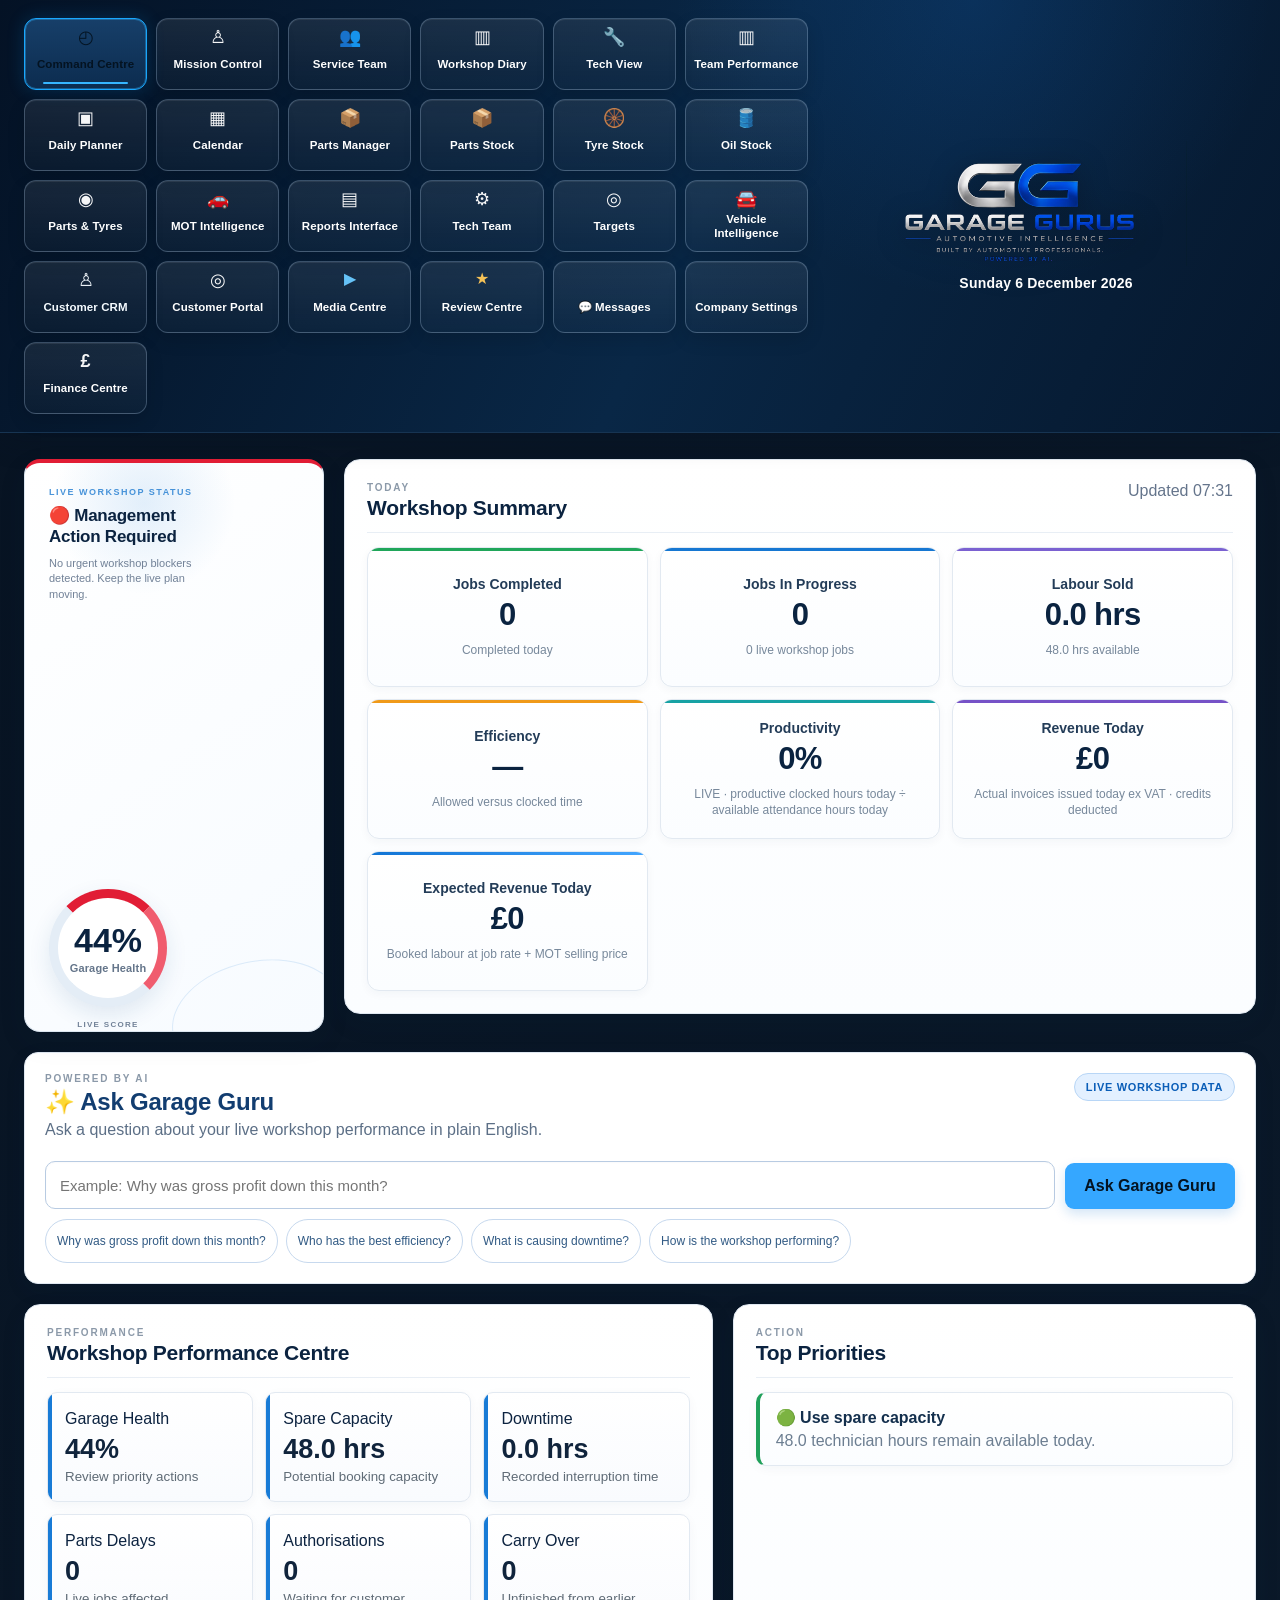
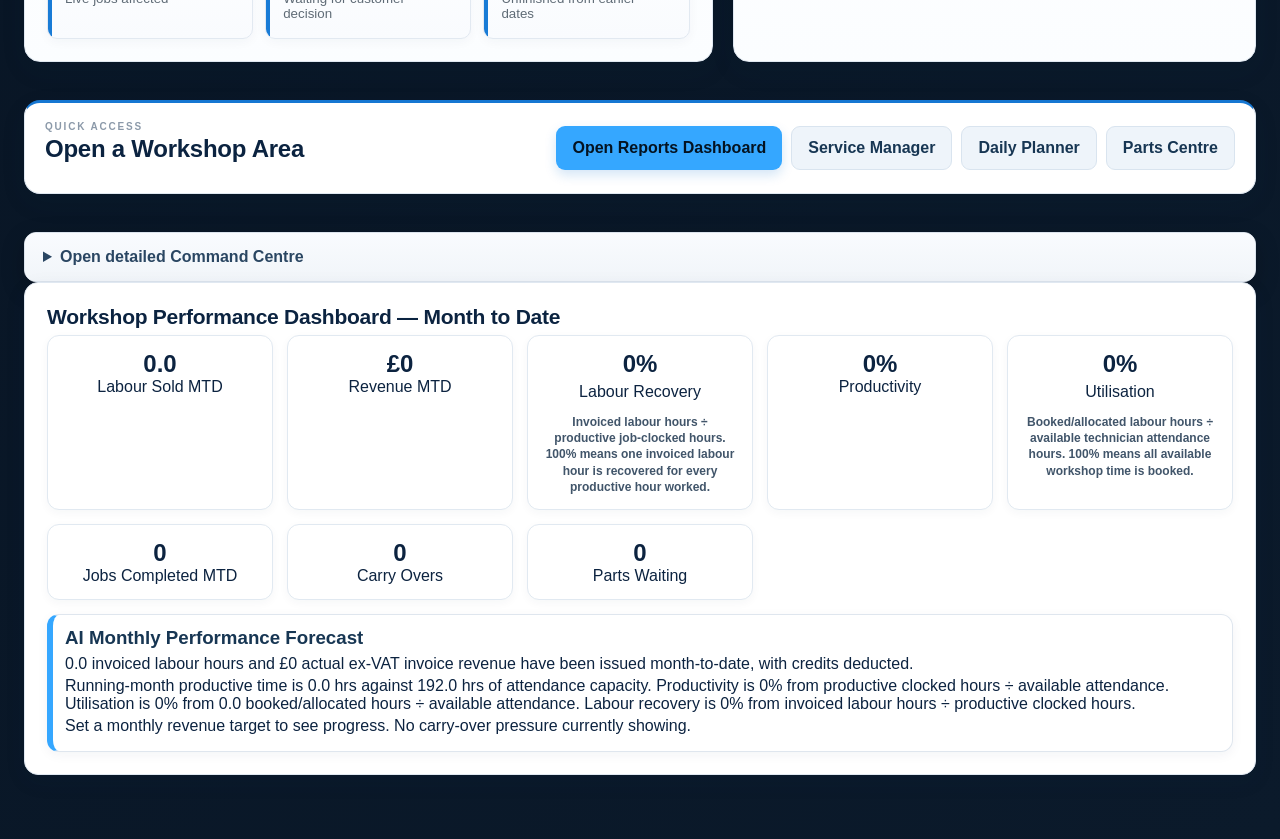
==== commit 07f1eb80: "update text in crm" ====
--- a/index.html
+++ b/index.html
@@ -4,11 +4,11 @@
   <meta charset="UTF-8" />
   <meta name="viewport" content="width=device-width, initial-scale=1.0" />
   <title>Workshop AI OS — WAI-104.0 Customer Portal</title>
-  <link rel="stylesheet" href="style.css?v=111.1" />
+  <link rel="stylesheet" href="style.css?v=115.33" />
   <link rel="stylesheet" href="wai093-vhc.css?v=115.16">
   <link rel="stylesheet" href="wai094-intelligence.css">
   <link rel="stylesheet" href="wai095-workshop-intelligence.css">
-  <link rel="stylesheet" href="wai096-crm.css?v=115.15">
+  <link rel="stylesheet" href="wai096-crm.css?v=115.35">
   <link rel="stylesheet" href="finance-centre.css?v=115.20">
   <link rel="stylesheet" href="customer-portal.css">
   <link rel="stylesheet" href="ui-responsive.css?v=105.5.3">
@@ -55,7 +55,7 @@
     <img src="garage-gurus-header.png" alt="Garage Gurus — Automotive Intelligence — Powered by AI" class="garage-gurus-logo">
     <div class="garage-gurus-date">
       <p id="todayDate"></p>
-      <p class="garage-gurus-version">Version WAI-115.28 · Workshop Control Centre 2.0</p>
+      <p class="garage-gurus-version">Version WAI-115.35 · Workshop Control Centre 2.0</p>
     </div>
   </div>
 </header>
@@ -1405,23 +1405,23 @@
     <div id="modalTimeline" class="timeline"></div>
   </div>
 </div>
-<script src="script.js?v=115.24"></script>
+<script src="script.js?v=115.33"></script>
 <script src="unified-productivity-engine.js?v=115.6"></script>
 <script src="unified-queue-engine.js"></script>
 <script src="unified-capacity-engine.js"></script>
-<script src="coach-fix.js"></script>
+<script src="coach-fix.js?v=115.30"></script>
 <script src="garage-health-fix.js"></script>
 <script src="vehicle-intelligence-fix.js"></script>
-<script src="performance-dashboard.js?v=115.11"></script>
-<script src="reports-intelligence.js?v=115.6"></script>
+<script src="performance-dashboard.js?v=115.33"></script>
+<script src="reports-intelligence.js?v=115.30"></script>
 <script src="tyres.js?v=115.24"></script>
 <script src="mot-intelligence.js"></script>
 <script src="parts-tyre-intelligence.js"></script>
-<script src="technician-league-intelligence-wai092.js?v=115.6"></script>
+<script src="technician-league-intelligence-wai092.js?v=115.30"></script>
 <script src="wai0922-workflow.js"></script>
 <script src="wai093-vhc.js?v=115.16"></script>
 <script src="wai094-intelligence.js?v=115.6"></script>
-<script src="wai096-crm.js?v=115.24"></script>
+<script src="wai096-crm.js?v=115.34"></script>
 <script src="wai0962-customer-recognition.js?v=105.5.3"></script>
 <script src="company-settings.js?v=114.0"></script>
 <script src="finance-centre.js?v=115.20"></script>
@@ -1433,7 +1433,7 @@
 <script src="media-centre.js"></script>
 <script src="review-centre.js?v=115.27"></script>
 <script src="message-centre.js?v=115.29"></script>
-<script src="wai095-workshop-intelligence.js?v=115.9"></script>
+<script src="wai095-workshop-intelligence.js?v=115.33"></script>
 <script src="wai1022-parts-fix.js"></script>
 <script src="staff-calendar.js?v=106.0"></script>
 <script src="workshop-diary.js?v=115.24"></script>
--- a/style.css
+++ b/style.css
@@ -1157,3 +1157,9 @@
 @media(max-width:1180px){#servicePartsAlert .manager-kpi-strip{grid-template-columns:repeat(3,1fr)}}
 @media(max-width:760px){#servicePartsAlert .manager-kpi-strip{grid-template-columns:repeat(2,1fr)}}
 
+
+/* WAI-115.31 Technician customer visit context */
+.tech-customer-context{margin:10px 0 12px}.tech-visit-badge{display:inline-flex;align-items:center;gap:11px;min-width:190px;padding:10px 15px;border-radius:14px;background:linear-gradient(135deg,#eaf2ff,#f7faff);border:2px solid #9dbbe8;color:#123a6b;font-weight:900;line-height:1.05;box-shadow:0 4px 12px rgba(20,58,104,.12)}.tech-visit-badge .tech-visit-icon{font-size:23px;line-height:1}.tech-visit-badge span:last-child{display:flex;flex-direction:column;gap:3px}.tech-visit-badge small{font-size:11px;letter-spacing:.09em;font-weight:900;color:#496b96}.tech-visit-badge strong{font-size:19px;letter-spacing:.01em;color:#102f57}.tech-visit-badge.first{background:linear-gradient(135deg,#e7f8ee,#f5fcf8);border-color:#71c694;color:#125936}.tech-visit-badge.first small,.tech-visit-badge.first strong{color:#125936}.tech-visit-badge.regular{background:linear-gradient(135deg,#fff5d9,#fffaf0);border-color:#dfb84d}.tech-visit-badge.regular small{color:#8a6512}.tech-visit-badge.regular strong{color:#624500}.tech-visit-badge.neutral{background:#f3f5f7;border-color:#cfd7e1;color:#536274}.active-customer-visits{display:flex!important;align-items:center!important;padding:8px!important;background:transparent!important;border:none!important;box-shadow:none!important}.active-customer-visits .tech-visit-badge{width:100%;box-sizing:border-box}
+
+/* WAI-115.33 — plain-English KPI teaching text */
+.kpi-teaching-card{min-height:148px;display:flex;flex-direction:column;align-items:center;justify-content:flex-start;gap:5px}.kpi-explanation{display:block;margin-top:8px;color:#41556a;font-size:12px;line-height:1.35;font-weight:600;text-align:center;max-width:230px}.kpi-inline-explanation{margin:8px 0!important;padding:9px 10px;background:#eef6ff;border:1px solid #cfe1f4;border-radius:9px;color:#23415f;font-size:13px;line-height:1.4;font-weight:650}
--- a/wai095-workshop-intelligence.css
+++ b/wai095-workshop-intelligence.css
@@ -149,3 +149,6 @@
 .wai095-revenue-detail{grid-template-columns:repeat(2,minmax(0,1fr))!important;width:100%!important;min-width:0!important;max-width:100%!important}
 @media(max-width:1100px){.wai095-two{grid-template-columns:1fr}.wai095-revenue-headlines.wai1019-revenue-headlines{grid-template-columns:repeat(2,minmax(0,1fr))!important}}
 @media(max-width:520px){.wai095-revenue-headlines.wai1019-revenue-headlines,.wai095-revenue-detail{grid-template-columns:1fr!important}}
+
+/* WAI-115.33 — Mission Control KPI explanations */
+.wai095-score-wrap{display:flex;flex-direction:column;align-items:center;gap:9px;max-width:230px}.wai095-score-explainer{display:block;color:#d8e9f2;font-size:11px;line-height:1.35;text-align:center;font-weight:650}.wai095-capacity .wai095-capacity-teach small{display:block;margin-top:6px;color:#52677b;font-size:10px;line-height:1.25;font-weight:600}@media(max-width:900px){.wai095-score-wrap{max-width:190px}}
--- a/wai096-crm.css
+++ b/wai096-crm.css
@@ -33,3 +33,64 @@
   color:#234a68;
 }
 .crm-auto-finance-note span{font-size:13px;color:#607b91}
+
+/* WAI-115.34 CRM texting + declined prospect workflow */
+.crm-profile-actions #crmTextCustomerBtn{background:#0b74b8;color:#fff;border-color:#0b74b8;font-weight:800}
+.crm-declined-head{display:flex;align-items:flex-start;justify-content:space-between;gap:18px;padding:18px 18px 10px}
+.crm-declined-head h3{margin:0 0 4px;color:#173d5d}
+.crm-declined-head p{margin:0;max-width:760px}
+.crm-declined-head>strong{display:inline-flex;min-width:42px;height:42px;align-items:center;justify-content:center;border-radius:12px;background:#fde8e8;color:#a52b2b;font-size:20px}
+.crm-prospect-actions .danger{background:#fff0f0;color:#a32626;border:1px solid #e8b5b5;font-weight:800}
+.crm-prospect-actions .danger:hover{background:#a32626;color:#fff;border-color:#a32626}
+
+/* WAI-115.35 — CRM visibility / contrast fix */
+#crmScreen #crmStats{
+  display:grid;
+  grid-template-columns:repeat(4,minmax(0,1fr));
+  gap:12px;
+  margin:14px 0 16px;
+}
+#crmScreen #crmStats .stat-card{
+  background:linear-gradient(180deg,#ffffff 0%,#f4f8fc 100%);
+  border:1px solid #cbdbea;
+  border-radius:14px;
+  padding:14px 16px;
+  text-align:center;
+  box-shadow:0 5px 14px rgba(7,35,62,.10);
+  color:#0b2f55 !important;
+}
+#crmScreen #crmStats .stat-card strong{
+  display:block;
+  color:#082b50 !important;
+  font-size:27px;
+  line-height:1.1;
+  font-weight:900;
+  margin-bottom:5px;
+}
+#crmScreen #crmStats .stat-card span{
+  display:block;
+  color:#244c70 !important;
+  font-size:13px;
+  line-height:1.25;
+  font-weight:800;
+}
+/* Ensure all CRM summary/supporting copy remains readable on dark panels. */
+#crmScreen .muted,
+#crmScreen .crm-mini{
+  color:#526b82;
+}
+.header-tabs .tab[data-screen="crmScreen"],
+.header-tabs .tab[data-screen="crmScreen"] *{
+  color:#f5fbff !important;
+}
+.header-tabs .tab[data-screen="crmScreen"].active{
+  background:linear-gradient(135deg,#198ee8,#0d6fd0) !important;
+  border-color:#55c6ff !important;
+  box-shadow:0 0 0 2px rgba(85,198,255,.22),0 8px 18px rgba(5,70,125,.28) !important;
+}
+@media(max-width:900px){
+  #crmScreen #crmStats{grid-template-columns:repeat(2,minmax(0,1fr));}
+}
+@media(max-width:560px){
+  #crmScreen #crmStats{grid-template-columns:1fr;}
+}
